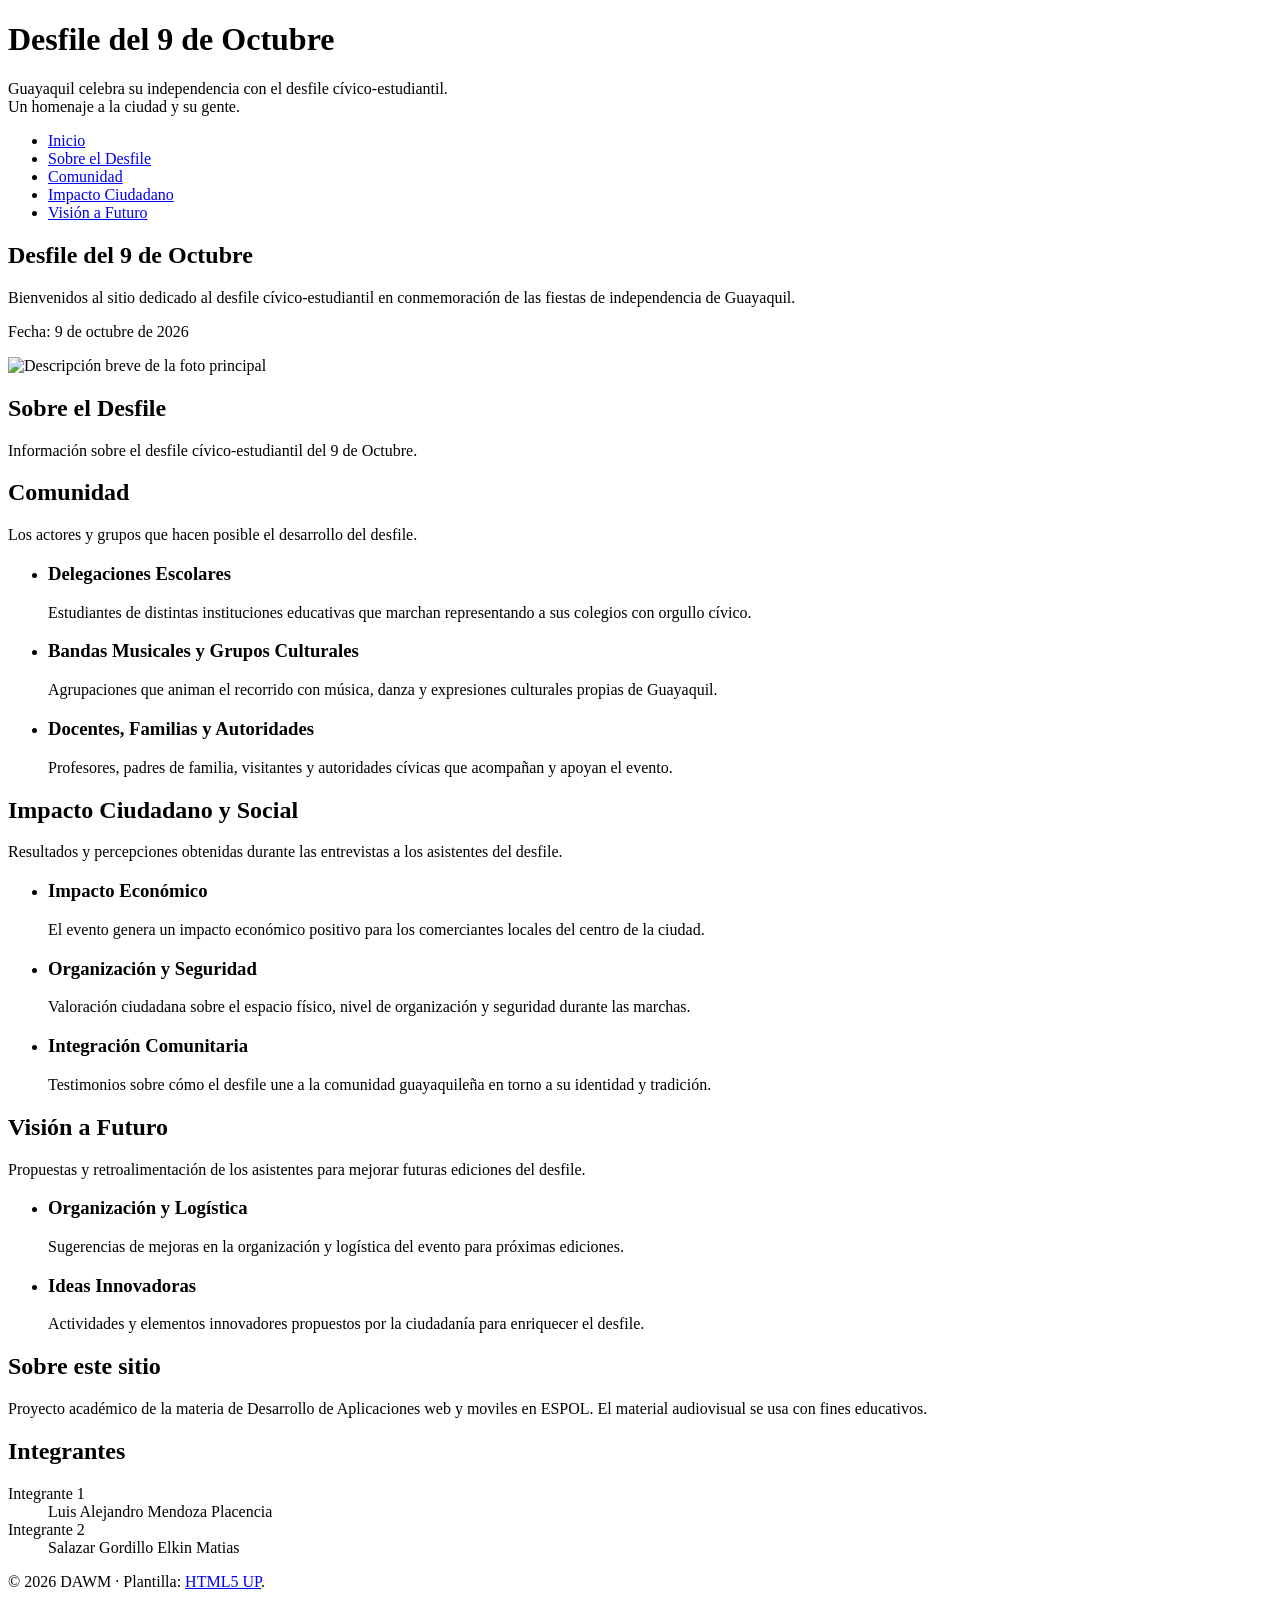
==== index.html @ a2d507c7 "refactor: Reestructurar secciones segun nueva planificacion del proyecto" ====
<!DOCTYPE HTML>
<!--
	Stellar by HTML5 UP
	html5up.net | @ajlkn
	Free for personal and commercial use under the CCA 3.0 license (html5up.net/license)
-->
<html lang="es">

<head>
	<title>Desfile del 9 de Octubre | Guayaquil</title>
	<meta charset="utf-8" />
	<meta name="description" content="Sitio web sobre el desfile cívico-estudiantil del 9 de Octubre en Guayaquil." />
	<meta name="viewport" content="width=device-width, initial-scale=1.0" />
	<link rel="stylesheet" href="assets/css/main.css" />
	<noscript>
		<link rel="stylesheet" href="assets/css/noscript.css" />
	</noscript>
</head>

<body class="is-preload">

	<!-- Wrapper -->
	<div id="wrapper">

		<!-- Header -->
		<header id="header" class="alt">
			<h1>Desfile del 9 de Octubre</h1>
			<p>Guayaquil celebra su independencia con el desfile cívico-estudiantil.<br />
				Un homenaje a la ciudad y su gente.</p>
		</header>

		<!-- Nav -->
		<nav id="nav" aria-label="Secciones del sitio">
			<ul>
				<li><a href="#inicio" class="active">Inicio</a></li>
				<li><a href="#sobre-desfile">Sobre el Desfile</a></li>
				<li><a href="#comunidad">Comunidad</a></li>
				<li><a href="#impacto">Impacto Ciudadano</a></li>
				<li><a href="#vision">Visión a Futuro</a></li>
			</ul>
		</nav>

		<!-- Main -->
		<div id="main">

			<!-- Inicio -->
			<section id="inicio" class="main">
				<div class="spotlight">
					<div class="content">
						<header class="major">
							<h2>Desfile del 9 de Octubre</h2>
						</header>
						<p>Bienvenidos al sitio dedicado al desfile cívico-estudiantil en conmemoración de las fiestas
							de independencia de Guayaquil.</p>
						<p class="meta">Fecha: <time datetime="2026-10-09">9 de octubre de 2026</time></p>
					</div>
					<span class="image"><img src="images/foto-01.jpg" alt="Descripción breve de la foto principal"
							width="640" height="360" /></span>
				</div>
			</section>

			<!-- Sobre el Desfile -->
			<section id="sobre-desfile" class="main special">
				<header class="major">
					<h2>Sobre el Desfile</h2>
					<p>Información sobre el desfile cívico-estudiantil del 9 de Octubre.</p>
				</header>
				<!-- Contenido detallado se agregará después -->
			</section>

			<!-- Comunidad -->
			<section id="comunidad" class="main special">
				<header class="major">
					<h2>Comunidad</h2>
					<p>Los actores y grupos que hacen posible el desarrollo del desfile.</p>
				</header>
				<ul class="features">
					<li>
						<span class="icon solid major style1 fa-user-graduate"></span>
						<h3>Delegaciones Escolares</h3>
						<p>Estudiantes de distintas instituciones educativas que marchan representando a sus colegios con orgullo cívico.</p>
					</li>
					<li>
						<span class="icon solid major style3 fa-music"></span>
						<h3>Bandas Musicales y Grupos Culturales</h3>
						<p>Agrupaciones que animan el recorrido con música, danza y expresiones culturales propias de Guayaquil.</p>
					</li>
					<li>
						<span class="icon solid major style5 fa-users"></span>
						<h3>Docentes, Familias y Autoridades</h3>
						<p>Profesores, padres de familia, visitantes y autoridades cívicas que acompañan y apoyan el evento.</p>
					</li>
				</ul>
			</section>

			<!-- Impacto Ciudadano y Social -->
			<section id="impacto" class="main special">
				<header class="major">
					<h2>Impacto Ciudadano y Social</h2>
					<p>Resultados y percepciones obtenidas durante las entrevistas a los asistentes del desfile.</p>
				</header>
				<ul class="features">
					<li>
						<span class="icon solid major style1 fa-store"></span>
						<h3>Impacto Económico</h3>
						<p>El evento genera un impacto económico positivo para los comerciantes locales del centro de la ciudad.</p>
					</li>
					<li>
						<span class="icon solid major style3 fa-shield-alt"></span>
						<h3>Organización y Seguridad</h3>
						<p>Valoración ciudadana sobre el espacio físico, nivel de organización y seguridad durante las marchas.</p>
					</li>
					<li>
						<span class="icon solid major style5 fa-heart"></span>
						<h3>Integración Comunitaria</h3>
						<p>Testimonios sobre cómo el desfile une a la comunidad guayaquileña en torno a su identidad y tradición.</p>
					</li>
				</ul>
				<!-- Gráficos y resultados de encuesta se agregarán después -->
			</section>

			<!-- Visión a Futuro -->
			<section id="vision" class="main special">
				<header class="major">
					<h2>Visión a Futuro</h2>
					<p>Propuestas y retroalimentación de los asistentes para mejorar futuras ediciones del desfile.</p>
				</header>
				<ul class="features">
					<li>
						<span class="icon solid major style1 fa-clipboard-list"></span>
						<h3>Organización y Logística</h3>
						<p>Sugerencias de mejoras en la organización y logística del evento para próximas ediciones.</p>
					</li>
					<li>
						<span class="icon solid major style3 fa-lightbulb"></span>
						<h3>Ideas Innovadoras</h3>
						<p>Actividades y elementos innovadores propuestos por la ciudadanía para enriquecer el desfile.</p>
					</li>
				</ul>
				<!-- Propuestas detalladas se agregarán después -->
			</section>

		</div>

		<!-- Footer -->
		<footer id="footer">
			<section>
				<h2>Sobre este sitio</h2>
				<p>Proyecto académico de la materia de Desarrollo de Aplicaciones web y moviles en ESPOL. El material
					audiovisual se usa con fines educativos.</p>
			</section>
			<section>
				<h2>Integrantes</h2>
				<dl class="alt">
					<dt>Integrante 1</dt>
					<dd>Luis Alejandro Mendoza Placencia</dd>
					<dt>Integrante 2</dt>
					<dd>Salazar Gordillo Elkin Matias</dd>
				</dl>
			</section>
			<p class="copyright">&copy; <time datetime="2026">2026</time> DAWM &middot; Plantilla: <a
					href="https://html5up.net">HTML5 UP</a>.</p>
		</footer>
	</div>

	<!-- Scripts -->
	<script src="assets/js/jquery.min.js"></script>
	<script src="assets/js/jquery.scrollex.min.js"></script>
	<script src="assets/js/jquery.scrolly.min.js"></script>
	<script src="assets/js/browser.min.js"></script>
	<script src="assets/js/breakpoints.min.js"></script>
	<script src="assets/js/util.js"></script>
	<script src="assets/js/main.js"></script>

</body>

</html>
---- assets/css/main.css ----
@import url(fontawesome-all.min.css);
@import 'https://fonts.googleapis.com/css?family=Source+Sans+Pro:300,400';

/*
	Stellar by HTML5 UP
	html5up.net | @ajlkn
	Free for personal and commercial use under the CCA 3.0 license (html5up.net/license)
*/

html, body, div, span, applet, object,
iframe, h1, h2, h3, h4, h5, h6, p, blockquote,
pre, a, abbr, acronym, address, big, cite,
code, del, dfn, em, img, ins, kbd, q, s, samp,
small, strike, strong, sub, sup, tt, var, b,
u, i, center, dl, dt, dd, ol, ul, li, fieldset,
form, label, legend, table, caption, tbody,
tfoot, thead, tr, th, td, article, aside,
canvas, details, embed, figure, figcaption,
footer, header, hgroup, menu, nav, output, ruby,
section, summary, time, mark, audio, video {
	margin: 0;
	padding: 0;
	border: 0;
	font-size: 100%;
	font: inherit;
	vertical-align: baseline;}

article, aside, details, figcaption, figure,
footer, header, hgroup, menu, nav, section {
	display: block;}

body {
	line-height: 1;
}

ol, ul {
	list-style: none;
}

blockquote, q {
	quotes: none;
}

	blockquote:before, blockquote:after, q:before, q:after {
		content: '';
		content: none;
	}

table {
	border-collapse: collapse;
	border-spacing: 0;
}

body {
	-webkit-text-size-adjust: none;
}

mark {
	background-color: transparent;
	color: inherit;
}

input::-moz-focus-inner {
	border: 0;
	padding: 0;
}

input, select, textarea {
	-moz-appearance: none;
	-webkit-appearance: none;
	-ms-appearance: none;
	appearance: none;
}

/* Basic */

	@-ms-viewport {
		width: device-width;
	}

	body {
		-ms-overflow-style: scrollbar;
	}

	@media screen and (max-width: 480px) {

		html, body {
			min-width: 320px;
		}

	}

	html {
		box-sizing: border-box;
	}

	*, *:before, *:after {
		box-sizing: inherit;
	}

	body {
		background-color: #935d8c;
		background-image: url("images/overlay.png"), -moz-linear-gradient(45deg, #e37682 15%, #5f4d93 85%);
		background-image: url("images/overlay.png"), -webkit-linear-gradient(45deg, #e37682 15%, #5f4d93 85%);
		background-image: url("images/overlay.png"), -ms-linear-gradient(45deg, #e37682 15%, #5f4d93 85%);
		background-image: url("images/overlay.png"), linear-gradient(45deg, #e37682 15%, #5f4d93 85%);
	}

		body.is-preload *, body.is-preload *:before, body.is-preload *:after {
			-moz-animation: none !important;
			-webkit-animation: none !important;
			-ms-animation: none !important;
			animation: none !important;
			-moz-transition: none !important;
			-webkit-transition: none !important;
			-ms-transition: none !important;
			transition: none !important;
		}

/* Type */

	body {
		background-color: #935d8c;
		color: rgba(255, 255, 255, 0.65);
	}

	body, input, select, textarea {
		font-family: "Source Sans Pro", Helvetica, sans-serif;
		font-size: 17pt;
		font-weight: 300;
		line-height: 1.65;
	}

		@media screen and (max-width: 1680px) {

			body, input, select, textarea {
				font-size: 14pt;
			}

		}

		@media screen and (max-width: 1280px) {

			body, input, select, textarea {
				font-size: 12pt;
			}

		}

		@media screen and (max-width: 360px) {

			body, input, select, textarea {
				font-size: 11pt;
			}

		}

	a {
		-moz-transition: color 0.2s ease, border-bottom 0.2s ease;
		-webkit-transition: color 0.2s ease, border-bottom 0.2s ease;
		-ms-transition: color 0.2s ease, border-bottom 0.2s ease;
		transition: color 0.2s ease, border-bottom 0.2s ease;
		text-decoration: none;
		border-bottom: dotted 1px;
		color: inherit;
	}

		a:hover {
			border-bottom-color: transparent;
		}

	strong, b {
		font-weight: 400;
	}

	em, i {
		font-style: italic;
	}

	p {
		margin: 0 0 2em 0;
	}

		p.content {
			-moz-columns: 20em 2;
			-webkit-columns: 20em 2;
			-ms-columns: 20em 2;
			columns: 20em 2;
			-moz-column-gap: 2em;
			-webkit-column-gap: 2em;
			-ms-column-gap: 2em;
			column-gap: 2em;
			text-align: justify;
		}

	h1, h2, h3, h4, h5, h6 {
		font-weight: 300;
		line-height: 1.5;
		margin: 0 0 0.7em 0;
		letter-spacing: -0.025em;
	}

		h1 a, h2 a, h3 a, h4 a, h5 a, h6 a {
			color: inherit;
			text-decoration: none;
		}

	h1 {
		font-size: 2.5em;
		line-height: 1.2;
	}

	h2 {
		font-size: 1.5em;
	}

	h3 {
		font-size: 1.25em;
	}

	h4 {
		font-size: 1.1em;
	}

	h5 {
		font-size: 0.9em;
	}

	h6 {
		font-size: 0.7em;
	}

	@media screen and (max-width: 736px) {

		h1 {
			font-size: 2em;
		}

	}

	sub {
		font-size: 0.8em;
		position: relative;
		top: 0.5em;
	}

	sup {
		font-size: 0.8em;
		position: relative;
		top: -0.5em;
	}

	blockquote {
		border-left: solid 4px;
		font-style: italic;
		margin: 0 0 2em 0;
		padding: 0.5em 0 0.5em 2em;
	}

	code {
		border-radius: 8px;
		border: solid 1px;
		font-family: "Courier New", monospace;
		font-size: 0.9em;
		margin: 0 0.25em;
		padding: 0.25em 0.65em;
	}

	pre {
		-webkit-overflow-scrolling: touch;
		font-family: "Courier New", monospace;
		font-size: 0.9em;
		margin: 0 0 2em 0;
	}

		pre code {
			display: block;
			line-height: 1.75;
			padding: 1em 1.5em;
			overflow-x: auto;
		}

	hr {
		border: 0;
		border-bottom: solid 1px;
		margin: 2em 0;
	}

		hr.major {
			margin: 3em 0;
		}

	.align-left {
		text-align: left;
	}

	.align-center {
		text-align: center;
	}

	.align-right {
		text-align: right;
	}

	input, select, textarea {
		color: #ffffff;
	}

	a:hover {
		color: #ffffff;
	}

	strong, b {
		color: #ffffff;
	}

	h1, h2, h3, h4, h5, h6 {
		color: #ffffff;
	}

	blockquote {
		border-left-color: rgba(255, 255, 255, 0.35);
	}

	code {
		background: rgba(255, 255, 255, 0.075);
		border-color: rgba(255, 255, 255, 0.35);
	}

	hr {
		border-bottom-color: rgba(255, 255, 255, 0.35);
	}

/* Row */

	.row {
		display: flex;
		flex-wrap: wrap;
		box-sizing: border-box;
		align-items: stretch;
	}

		.row > * {
			box-sizing: border-box;
		}

		.row.gtr-uniform > * > :last-child {
			margin-bottom: 0;
		}

		.row.aln-left {
			justify-content: flex-start;
		}

		.row.aln-center {
			justify-content: center;
		}

		.row.aln-right {
			justify-content: flex-end;
		}

		.row.aln-top {
			align-items: flex-start;
		}

		.row.aln-middle {
			align-items: center;
		}

		.row.aln-bottom {
			align-items: flex-end;
		}

		.row > .imp {
			order: -1;
		}

		.row > .col-1 {
			width: 8.33333%;
		}

		.row > .off-1 {
			margin-left: 8.33333%;
		}

		.row > .col-2 {
			width: 16.66667%;
		}

		.row > .off-2 {
			margin-left: 16.66667%;
		}

		.row > .col-3 {
			width: 25%;
		}

		.row > .off-3 {
			margin-left: 25%;
		}

		.row > .col-4 {
			width: 33.33333%;
		}

		.row > .off-4 {
			margin-left: 33.33333%;
		}

		.row > .col-5 {
			width: 41.66667%;
		}

		.row > .off-5 {
			margin-left: 41.66667%;
		}

		.row > .col-6 {
			width: 50%;
		}

		.row > .off-6 {
			margin-left: 50%;
		}

		.row > .col-7 {
			width: 58.33333%;
		}

		.row > .off-7 {
			margin-left: 58.33333%;
		}

		.row > .col-8 {
			width: 66.66667%;
		}

		.row > .off-8 {
			margin-left: 66.66667%;
		}

		.row > .col-9 {
			width: 75%;
		}

		.row > .off-9 {
			margin-left: 75%;
		}

		.row > .col-10 {
			width: 83.33333%;
		}

		.row > .off-10 {
			margin-left: 83.33333%;
		}

		.row > .col-11 {
			width: 91.66667%;
		}

		.row > .off-11 {
			margin-left: 91.66667%;
		}

		.row > .col-12 {
			width: 100%;
		}

		.row > .off-12 {
			margin-left: 100%;
		}

		.row.gtr-0 {
			margin-top: 0;
			margin-left: 0em;
		}

			.row.gtr-0 > * {
				padding: 0 0 0 0em;
			}

			.row.gtr-0.gtr-uniform {
				margin-top: 0em;
			}

				.row.gtr-0.gtr-uniform > * {
					padding-top: 0em;
				}

		.row.gtr-25 {
			margin-top: 0;
			margin-left: -0.375em;
		}

			.row.gtr-25 > * {
				padding: 0 0 0 0.375em;
			}

			.row.gtr-25.gtr-uniform {
				margin-top: -0.375em;
			}

				.row.gtr-25.gtr-uniform > * {
					padding-top: 0.375em;
				}

		.row.gtr-50 {
			margin-top: 0;
			margin-left: -0.75em;
		}

			.row.gtr-50 > * {
				padding: 0 0 0 0.75em;
			}

			.row.gtr-50.gtr-uniform {
				margin-top: -0.75em;
			}

				.row.gtr-50.gtr-uniform > * {
					padding-top: 0.75em;
				}

		.row {
			margin-top: 0;
			margin-left: -1.5em;
		}

			.row > * {
				padding: 0 0 0 1.5em;
			}

			.row.gtr-uniform {
				margin-top: -1.5em;
			}

				.row.gtr-uniform > * {
					padding-top: 1.5em;
				}

		.row.gtr-150 {
			margin-top: 0;
			margin-left: -2.25em;
		}

			.row.gtr-150 > * {
				padding: 0 0 0 2.25em;
			}

			.row.gtr-150.gtr-uniform {
				margin-top: -2.25em;
			}

				.row.gtr-150.gtr-uniform > * {
					padding-top: 2.25em;
				}

		.row.gtr-200 {
			margin-top: 0;
			margin-left: -3em;
		}

			.row.gtr-200 > * {
				padding: 0 0 0 3em;
			}

			.row.gtr-200.gtr-uniform {
				margin-top: -3em;
			}

				.row.gtr-200.gtr-uniform > * {
					padding-top: 3em;
				}

		@media screen and (max-width: 1680px) {

			.row {
				display: flex;
				flex-wrap: wrap;
				box-sizing: border-box;
				align-items: stretch;
			}

				.row > * {
					box-sizing: border-box;
				}

				.row.gtr-uniform > * > :last-child {
					margin-bottom: 0;
				}

				.row.aln-left {
					justify-content: flex-start;
				}

				.row.aln-center {
					justify-content: center;
				}

				.row.aln-right {
					justify-content: flex-end;
				}

				.row.aln-top {
					align-items: flex-start;
				}

				.row.aln-middle {
					align-items: center;
				}

				.row.aln-bottom {
					align-items: flex-end;
				}

				.row > .imp-xlarge {
					order: -1;
				}

				.row > .col-1-xlarge {
					width: 8.33333%;
				}

				.row > .off-1-xlarge {
					margin-left: 8.33333%;
				}

				.row > .col-2-xlarge {
					width: 16.66667%;
				}

				.row > .off-2-xlarge {
					margin-left: 16.66667%;
				}

				.row > .col-3-xlarge {
					width: 25%;
				}

				.row > .off-3-xlarge {
					margin-left: 25%;
				}

				.row > .col-4-xlarge {
					width: 33.33333%;
				}

				.row > .off-4-xlarge {
					margin-left: 33.33333%;
				}

				.row > .col-5-xlarge {
					width: 41.66667%;
				}

				.row > .off-5-xlarge {
					margin-left: 41.66667%;
				}

				.row > .col-6-xlarge {
					width: 50%;
				}

				.row > .off-6-xlarge {
					margin-left: 50%;
				}

				.row > .col-7-xlarge {
					width: 58.33333%;
				}

				.row > .off-7-xlarge {
					margin-left: 58.33333%;
				}

				.row > .col-8-xlarge {
					width: 66.66667%;
				}

				.row > .off-8-xlarge {
					margin-left: 66.66667%;
				}

				.row > .col-9-xlarge {
					width: 75%;
				}

				.row > .off-9-xlarge {
					margin-left: 75%;
				}

				.row > .col-10-xlarge {
					width: 83.33333%;
				}

				.row > .off-10-xlarge {
					margin-left: 83.33333%;
				}

				.row > .col-11-xlarge {
					width: 91.66667%;
				}

				.row > .off-11-xlarge {
					margin-left: 91.66667%;
				}

				.row > .col-12-xlarge {
					width: 100%;
				}

				.row > .off-12-xlarge {
					margin-left: 100%;
				}

				.row.gtr-0 {
					margin-top: 0;
					margin-left: 0em;
				}

					.row.gtr-0 > * {
						padding: 0 0 0 0em;
					}

					.row.gtr-0.gtr-uniform {
						margin-top: 0em;
					}

						.row.gtr-0.gtr-uniform > * {
							padding-top: 0em;
						}

				.row.gtr-25 {
					margin-top: 0;
					margin-left: -0.375em;
				}

					.row.gtr-25 > * {
						padding: 0 0 0 0.375em;
					}

					.row.gtr-25.gtr-uniform {
						margin-top: -0.375em;
					}

						.row.gtr-25.gtr-uniform > * {
							padding-top: 0.375em;
						}

				.row.gtr-50 {
					margin-top: 0;
					margin-left: -0.75em;
				}

					.row.gtr-50 > * {
						padding: 0 0 0 0.75em;
					}

					.row.gtr-50.gtr-uniform {
						margin-top: -0.75em;
					}

						.row.gtr-50.gtr-uniform > * {
							padding-top: 0.75em;
						}

				.row {
					margin-top: 0;
					margin-left: -1.5em;
				}

					.row > * {
						padding: 0 0 0 1.5em;
					}

					.row.gtr-uniform {
						margin-top: -1.5em;
					}

						.row.gtr-uniform > * {
							padding-top: 1.5em;
						}

				.row.gtr-150 {
					margin-top: 0;
					margin-left: -2.25em;
				}

					.row.gtr-150 > * {
						padding: 0 0 0 2.25em;
					}

					.row.gtr-150.gtr-uniform {
						margin-top: -2.25em;
					}

						.row.gtr-150.gtr-uniform > * {
							padding-top: 2.25em;
						}

				.row.gtr-200 {
					margin-top: 0;
					margin-left: -3em;
				}

					.row.gtr-200 > * {
						padding: 0 0 0 3em;
					}

					.row.gtr-200.gtr-uniform {
						margin-top: -3em;
					}

						.row.gtr-200.gtr-uniform > * {
							padding-top: 3em;
						}

		}

		@media screen and (max-width: 1280px) {

			.row {
				display: flex;
				flex-wrap: wrap;
				box-sizing: border-box;
				align-items: stretch;
			}

				.row > * {
					box-sizing: border-box;
				}

				.row.gtr-uniform > * > :last-child {
					margin-bottom: 0;
				}

				.row.aln-left {
					justify-content: flex-start;
				}

				.row.aln-center {
					justify-content: center;
				}

				.row.aln-right {
					justify-content: flex-end;
				}

				.row.aln-top {
					align-items: flex-start;
				}

				.row.aln-middle {
					align-items: center;
				}

				.row.aln-bottom {
					align-items: flex-end;
				}

				.row > .imp-large {
					order: -1;
				}

				.row > .col-1-large {
					width: 8.33333%;
				}

				.row > .off-1-large {
					margin-left: 8.33333%;
				}

				.row > .col-2-large {
					width: 16.66667%;
				}

				.row > .off-2-large {
					margin-left: 16.66667%;
				}

				.row > .col-3-large {
					width: 25%;
				}

				.row > .off-3-large {
					margin-left: 25%;
				}

				.row > .col-4-large {
					width: 33.33333%;
				}

				.row > .off-4-large {
					margin-left: 33.33333%;
				}

				.row > .col-5-large {
					width: 41.66667%;
				}

				.row > .off-5-large {
					margin-left: 41.66667%;
				}

				.row > .col-6-large {
					width: 50%;
				}

				.row > .off-6-large {
					margin-left: 50%;
				}

				.row > .col-7-large {
					width: 58.33333%;
				}

				.row > .off-7-large {
					margin-left: 58.33333%;
				}

				.row > .col-8-large {
					width: 66.66667%;
				}

				.row > .off-8-large {
					margin-left: 66.66667%;
				}

				.row > .col-9-large {
					width: 75%;
				}

				.row > .off-9-large {
					margin-left: 75%;
				}

				.row > .col-10-large {
					width: 83.33333%;
				}

				.row > .off-10-large {
					margin-left: 83.33333%;
				}

				.row > .col-11-large {
					width: 91.66667%;
				}

				.row > .off-11-large {
					margin-left: 91.66667%;
				}

				.row > .col-12-large {
					width: 100%;
				}

				.row > .off-12-large {
					margin-left: 100%;
				}

				.row.gtr-0 {
					margin-top: 0;
					margin-left: 0em;
				}

					.row.gtr-0 > * {
						padding: 0 0 0 0em;
					}

					.row.gtr-0.gtr-uniform {
						margin-top: 0em;
					}

						.row.gtr-0.gtr-uniform > * {
							padding-top: 0em;
						}

				.row.gtr-25 {
					margin-top: 0;
					margin-left: -0.375em;
				}

					.row.gtr-25 > * {
						padding: 0 0 0 0.375em;
					}

					.row.gtr-25.gtr-uniform {
						margin-top: -0.375em;
					}

						.row.gtr-25.gtr-uniform > * {
							padding-top: 0.375em;
						}

				.row.gtr-50 {
					margin-top: 0;
					margin-left: -0.75em;
				}

					.row.gtr-50 > * {
						padding: 0 0 0 0.75em;
					}

					.row.gtr-50.gtr-uniform {
						margin-top: -0.75em;
					}

						.row.gtr-50.gtr-uniform > * {
							padding-top: 0.75em;
						}

				.row {
					margin-top: 0;
					margin-left: -1.5em;
				}

					.row > * {
						padding: 0 0 0 1.5em;
					}

					.row.gtr-uniform {
						margin-top: -1.5em;
					}

						.row.gtr-uniform > * {
							padding-top: 1.5em;
						}

				.row.gtr-150 {
					margin-top: 0;
					margin-left: -2.25em;
				}

					.row.gtr-150 > * {
						padding: 0 0 0 2.25em;
					}

					.row.gtr-150.gtr-uniform {
						margin-top: -2.25em;
					}

						.row.gtr-150.gtr-uniform > * {
							padding-top: 2.25em;
						}

				.row.gtr-200 {
					margin-top: 0;
					margin-left: -3em;
				}

					.row.gtr-200 > * {
						padding: 0 0 0 3em;
					}

					.row.gtr-200.gtr-uniform {
						margin-top: -3em;
					}

						.row.gtr-200.gtr-uniform > * {
							padding-top: 3em;
						}

		}

		@media screen and (max-width: 980px) {

			.row {
				display: flex;
				flex-wrap: wrap;
				box-sizing: border-box;
				align-items: stretch;
			}

				.row > * {
					box-sizing: border-box;
				}

				.row.gtr-uniform > * > :last-child {
					margin-bottom: 0;
				}

				.row.aln-left {
					justify-content: flex-start;
				}

				.row.aln-center {
					justify-content: center;
				}

				.row.aln-right {
					justify-content: flex-end;
				}

				.row.aln-top {
					align-items: flex-start;
				}

				.row.aln-middle {
					align-items: center;
				}

				.row.aln-bottom {
					align-items: flex-end;
				}

				.row > .imp-medium {
					order: -1;
				}

				.row > .col-1-medium {
					width: 8.33333%;
				}

				.row > .off-1-medium {
					margin-left: 8.33333%;
				}

				.row > .col-2-medium {
					width: 16.66667%;
				}

				.row > .off-2-medium {
					margin-left: 16.66667%;
				}

				.row > .col-3-medium {
					width: 25%;
				}

				.row > .off-3-medium {
					margin-left: 25%;
				}

				.row > .col-4-medium {
					width: 33.33333%;
				}

				.row > .off-4-medium {
					margin-left: 33.33333%;
				}

				.row > .col-5-medium {
					width: 41.66667%;
				}

				.row > .off-5-medium {
					margin-left: 41.66667%;
				}

				.row > .col-6-medium {
					width: 50%;
				}

				.row > .off-6-medium {
					margin-left: 50%;
				}

				.row > .col-7-medium {
					width: 58.33333%;
				}

				.row > .off-7-medium {
					margin-left: 58.33333%;
				}

				.row > .col-8-medium {
					width: 66.66667%;
				}

				.row > .off-8-medium {
					margin-left: 66.66667%;
				}

				.row > .col-9-medium {
					width: 75%;
				}

				.row > .off-9-medium {
					margin-left: 75%;
				}

				.row > .col-10-medium {
					width: 83.33333%;
				}

				.row > .off-10-medium {
					margin-left: 83.33333%;
				}

				.row > .col-11-medium {
					width: 91.66667%;
				}

				.row > .off-11-medium {
					margin-left: 91.66667%;
				}

				.row > .col-12-medium {
					width: 100%;
				}

				.row > .off-12-medium {
					margin-left: 100%;
				}

				.row.gtr-0 {
					margin-top: 0;
					margin-left: 0em;
				}

					.row.gtr-0 > * {
						padding: 0 0 0 0em;
					}

					.row.gtr-0.gtr-uniform {
						margin-top: 0em;
					}

						.row.gtr-0.gtr-uniform > * {
							padding-top: 0em;
						}

				.row.gtr-25 {
					margin-top: 0;
					margin-left: -0.375em;
				}

					.row.gtr-25 > * {
						padding: 0 0 0 0.375em;
					}

					.row.gtr-25.gtr-uniform {
						margin-top: -0.375em;
					}

						.row.gtr-25.gtr-uniform > * {
							padding-top: 0.375em;
						}

				.row.gtr-50 {
					margin-top: 0;
					margin-left: -0.75em;
				}

					.row.gtr-50 > * {
						padding: 0 0 0 0.75em;
					}

					.row.gtr-50.gtr-uniform {
						margin-top: -0.75em;
					}

						.row.gtr-50.gtr-uniform > * {
							padding-top: 0.75em;
						}

				.row {
					margin-top: 0;
					margin-left: -1.5em;
				}

					.row > * {
						padding: 0 0 0 1.5em;
					}

					.row.gtr-uniform {
						margin-top: -1.5em;
					}

						.row.gtr-uniform > * {
							padding-top: 1.5em;
						}

				.row.gtr-150 {
					margin-top: 0;
					margin-left: -2.25em;
				}

					.row.gtr-150 > * {
						padding: 0 0 0 2.25em;
					}

					.row.gtr-150.gtr-uniform {
						margin-top: -2.25em;
					}

						.row.gtr-150.gtr-uniform > * {
							padding-top: 2.25em;
						}

				.row.gtr-200 {
					margin-top: 0;
					margin-left: -3em;
				}

					.row.gtr-200 > * {
						padding: 0 0 0 3em;
					}

					.row.gtr-200.gtr-uniform {
						margin-top: -3em;
					}

						.row.gtr-200.gtr-uniform > * {
							padding-top: 3em;
						}

		}

		@media screen and (max-width: 736px) {

			.row {
				display: flex;
				flex-wrap: wrap;
				box-sizing: border-box;
				align-items: stretch;
			}

				.row > * {
					box-sizing: border-box;
				}

				.row.gtr-uniform > * > :last-child {
					margin-bottom: 0;
				}

				.row.aln-left {
					justify-content: flex-start;
				}

				.row.aln-center {
					justify-content: center;
				}

				.row.aln-right {
					justify-content: flex-end;
				}

				.row.aln-top {
					align-items: flex-start;
				}

				.row.aln-middle {
					align-items: center;
				}

				.row.aln-bottom {
					align-items: flex-end;
				}

				.row > .imp-small {
					order: -1;
				}

				.row > .col-1-small {
					width: 8.33333%;
				}

				.row > .off-1-small {
					margin-left: 8.33333%;
				}

				.row > .col-2-small {
					width: 16.66667%;
				}

				.row > .off-2-small {
					margin-left: 16.66667%;
				}

				.row > .col-3-small {
					width: 25%;
				}

				.row > .off-3-small {
					margin-left: 25%;
				}

				.row > .col-4-small {
					width: 33.33333%;
				}

				.row > .off-4-small {
					margin-left: 33.33333%;
				}

				.row > .col-5-small {
					width: 41.66667%;
				}

				.row > .off-5-small {
					margin-left: 41.66667%;
				}

				.row > .col-6-small {
					width: 50%;
				}

				.row > .off-6-small {
					margin-left: 50%;
				}

				.row > .col-7-small {
					width: 58.33333%;
				}

				.row > .off-7-small {
					margin-left: 58.33333%;
				}

				.row > .col-8-small {
					width: 66.66667%;
				}

				.row > .off-8-small {
					margin-left: 66.66667%;
				}

				.row > .col-9-small {
					width: 75%;
				}

				.row > .off-9-small {
					margin-left: 75%;
				}

				.row > .col-10-small {
					width: 83.33333%;
				}

				.row > .off-10-small {
					margin-left: 83.33333%;
				}

				.row > .col-11-small {
					width: 91.66667%;
				}

				.row > .off-11-small {
					margin-left: 91.66667%;
				}

				.row > .col-12-small {
					width: 100%;
				}

				.row > .off-12-small {
					margin-left: 100%;
				}

				.row.gtr-0 {
					margin-top: 0;
					margin-left: 0em;
				}

					.row.gtr-0 > * {
						padding: 0 0 0 0em;
					}

					.row.gtr-0.gtr-uniform {
						margin-top: 0em;
					}

						.row.gtr-0.gtr-uniform > * {
							padding-top: 0em;
						}

				.row.gtr-25 {
					margin-top: 0;
					margin-left: -0.25em;
				}

					.row.gtr-25 > * {
						padding: 0 0 0 0.25em;
					}

					.row.gtr-25.gtr-uniform {
						margin-top: -0.25em;
					}

						.row.gtr-25.gtr-uniform > * {
							padding-top: 0.25em;
						}

				.row.gtr-50 {
					margin-top: 0;
					margin-left: -0.5em;
				}

					.row.gtr-50 > * {
						padding: 0 0 0 0.5em;
					}

					.row.gtr-50.gtr-uniform {
						margin-top: -0.5em;
					}

						.row.gtr-50.gtr-uniform > * {
							padding-top: 0.5em;
						}

				.row {
					margin-top: 0;
					margin-left: -1em;
				}

					.row > * {
						padding: 0 0 0 1em;
					}

					.row.gtr-uniform {
						margin-top: -1em;
					}

						.row.gtr-uniform > * {
							padding-top: 1em;
						}

				.row.gtr-150 {
					margin-top: 0;
					margin-left: -1.5em;
				}

					.row.gtr-150 > * {
						padding: 0 0 0 1.5em;
					}

					.row.gtr-150.gtr-uniform {
						margin-top: -1.5em;
					}

						.row.gtr-150.gtr-uniform > * {
							padding-top: 1.5em;
						}

				.row.gtr-200 {
					margin-top: 0;
					margin-left: -2em;
				}

					.row.gtr-200 > * {
						padding: 0 0 0 2em;
					}

					.row.gtr-200.gtr-uniform {
						margin-top: -2em;
					}

						.row.gtr-200.gtr-uniform > * {
							padding-top: 2em;
						}

		}

		@media screen and (max-width: 480px) {

			.row {
				display: flex;
				flex-wrap: wrap;
				box-sizing: border-box;
				align-items: stretch;
			}

				.row > * {
					box-sizing: border-box;
				}

				.row.gtr-uniform > * > :last-child {
					margin-bottom: 0;
				}

				.row.aln-left {
					justify-content: flex-start;
				}

				.row.aln-center {
					justify-content: center;
				}

				.row.aln-right {
					justify-content: flex-end;
				}

				.row.aln-top {
					align-items: flex-start;
				}

				.row.aln-middle {
					align-items: center;
				}

				.row.aln-bottom {
					align-items: flex-end;
				}

				.row > .imp-xsmall {
					order: -1;
				}

				.row > .col-1-xsmall {
					width: 8.33333%;
				}

				.row > .off-1-xsmall {
					margin-left: 8.33333%;
				}

				.row > .col-2-xsmall {
					width: 16.66667%;
				}

				.row > .off-2-xsmall {
					margin-left: 16.66667%;
				}

				.row > .col-3-xsmall {
					width: 25%;
				}

				.row > .off-3-xsmall {
					margin-left: 25%;
				}

				.row > .col-4-xsmall {
					width: 33.33333%;
				}

				.row > .off-4-xsmall {
					margin-left: 33.33333%;
				}

				.row > .col-5-xsmall {
					width: 41.66667%;
				}

				.row > .off-5-xsmall {
					margin-left: 41.66667%;
				}

				.row > .col-6-xsmall {
					width: 50%;
				}

				.row > .off-6-xsmall {
					margin-left: 50%;
				}

				.row > .col-7-xsmall {
					width: 58.33333%;
				}

				.row > .off-7-xsmall {
					margin-left: 58.33333%;
				}

				.row > .col-8-xsmall {
					width: 66.66667%;
				}

				.row > .off-8-xsmall {
					margin-left: 66.66667%;
				}

				.row > .col-9-xsmall {
					width: 75%;
				}

				.row > .off-9-xsmall {
					margin-left: 75%;
				}

				.row > .col-10-xsmall {
					width: 83.33333%;
				}

				.row > .off-10-xsmall {
					margin-left: 83.33333%;
				}

				.row > .col-11-xsmall {
					width: 91.66667%;
				}

				.row > .off-11-xsmall {
					margin-left: 91.66667%;
				}

				.row > .col-12-xsmall {
					width: 100%;
				}

				.row > .off-12-xsmall {
					margin-left: 100%;
				}

				.row.gtr-0 {
					margin-top: 0;
					margin-left: 0em;
				}

					.row.gtr-0 > * {
						padding: 0 0 0 0em;
					}

					.row.gtr-0.gtr-uniform {
						margin-top: 0em;
					}

						.row.gtr-0.gtr-uniform > * {
							padding-top: 0em;
						}

				.row.gtr-25 {
					margin-top: 0;
					margin-left: -0.3125em;
				}

					.row.gtr-25 > * {
						padding: 0 0 0 0.3125em;
					}

					.row.gtr-25.gtr-uniform {
						margin-top: -0.3125em;
					}

						.row.gtr-25.gtr-uniform > * {
							padding-top: 0.3125em;
						}

				.row.gtr-50 {
					margin-top: 0;
					margin-left: -0.625em;
				}

					.row.gtr-50 > * {
						padding: 0 0 0 0.625em;
					}

					.row.gtr-50.gtr-uniform {
						margin-top: -0.625em;
					}

						.row.gtr-50.gtr-uniform > * {
							padding-top: 0.625em;
						}

				.row {
					margin-top: 0;
					margin-left: -1.25em;
				}

					.row > * {
						padding: 0 0 0 1.25em;
					}

					.row.gtr-uniform {
						margin-top: -1.25em;
					}

						.row.gtr-uniform > * {
							padding-top: 1.25em;
						}

				.row.gtr-150 {
					margin-top: 0;
					margin-left: -1.875em;
				}

					.row.gtr-150 > * {
						padding: 0 0 0 1.875em;
					}

					.row.gtr-150.gtr-uniform {
						margin-top: -1.875em;
					}

						.row.gtr-150.gtr-uniform > * {
							padding-top: 1.875em;
						}

				.row.gtr-200 {
					margin-top: 0;
					margin-left: -2.5em;
				}

					.row.gtr-200 > * {
						padding: 0 0 0 2.5em;
					}

					.row.gtr-200.gtr-uniform {
						margin-top: -2.5em;
					}

						.row.gtr-200.gtr-uniform > * {
							padding-top: 2.5em;
						}

		}

/* Box */

	.box {
		border-radius: 8px;
		border: solid;
		margin-bottom: 2em;
		padding: 1.5em;
	}

		.box > :last-child,
		.box > :last-child > :last-child,
		.box > :last-child > :last-child > :last-child {
			margin-bottom: 0;
		}

		.box.alt {
			border: 0;
			border-radius: 0;
			padding: 0;
		}

	.box {
		border-color: rgba(255, 255, 255, 0.35);
	}

/* Button */

	input[type="submit"],
	input[type="reset"],
	input[type="button"],
	button,
	.button {
		-moz-appearance: none;
		-webkit-appearance: none;
		-ms-appearance: none;
		appearance: none;
		-moz-transition: background-color 0.2s ease-in-out, color 0.2s ease-in-out;
		-webkit-transition: background-color 0.2s ease-in-out, color 0.2s ease-in-out;
		-ms-transition: background-color 0.2s ease-in-out, color 0.2s ease-in-out;
		transition: background-color 0.2s ease-in-out, color 0.2s ease-in-out;
		border-radius: 8px;
		border: 0;
		cursor: pointer;
		display: inline-block;
		font-weight: 300;
		height: 2.75em;
		line-height: 2.75em;
		min-width: 9.25em;
		padding: 0 1.5em;
		text-align: center;
		text-decoration: none;
		white-space: nowrap;
	}

		input[type="submit"].icon,
		input[type="reset"].icon,
		input[type="button"].icon,
		button.icon,
		.button.icon {
			padding-left: 1.35em;
		}

			input[type="submit"].icon:before,
			input[type="reset"].icon:before,
			input[type="button"].icon:before,
			button.icon:before,
			.button.icon:before {
				margin-right: 0.5em;
			}

		input[type="submit"].fit,
		input[type="reset"].fit,
		input[type="button"].fit,
		button.fit,
		.button.fit {
			width: 100%;
		}

		input[type="submit"].small,
		input[type="reset"].small,
		input[type="button"].small,
		button.small,
		.button.small {
			font-size: 0.8em;
		}

		input[type="submit"].large,
		input[type="reset"].large,
		input[type="button"].large,
		button.large,
		.button.large {
			font-size: 1.35em;
		}

		input[type="submit"].disabled, input[type="submit"]:disabled,
		input[type="reset"].disabled,
		input[type="reset"]:disabled,
		input[type="button"].disabled,
		input[type="button"]:disabled,
		button.disabled,
		button:disabled,
		.button.disabled,
		.button:disabled {
			pointer-events: none;
			opacity: 0.25;
		}

		@media screen and (max-width: 736px) {

			input[type="submit"],
			input[type="reset"],
			input[type="button"],
			button,
			.button {
				min-width: 0;
			}

		}

	input[type="submit"],
	input[type="reset"],
	input[type="button"],
	button,
	.button {
		background-color: transparent;
		box-shadow: inset 0 0 0 1px rgba(255, 255, 255, 0.35);
		color: #ffffff !important;
	}

		input[type="submit"]:hover,
		input[type="reset"]:hover,
		input[type="button"]:hover,
		button:hover,
		.button:hover {
			background-color: rgba(255, 255, 255, 0.075);
		}

		input[type="submit"]:active,
		input[type="reset"]:active,
		input[type="button"]:active,
		button:active,
		.button:active {
			background-color: rgba(255, 255, 255, 0.2);
		}

		input[type="submit"].icon:before,
		input[type="reset"].icon:before,
		input[type="button"].icon:before,
		button.icon:before,
		.button.icon:before {
			color: rgba(255, 255, 255, 0.5);
		}

		input[type="submit"].primary,
		input[type="reset"].primary,
		input[type="button"].primary,
		button.primary,
		.button.primary {
			background-color: #8cc9f0;
			color: #ffffff !important;
			box-shadow: none;
		}

			input[type="submit"].primary:hover,
			input[type="reset"].primary:hover,
			input[type="button"].primary:hover,
			button.primary:hover,
			.button.primary:hover {
				background-color: #9acff2;
			}

			input[type="submit"].primary:active,
			input[type="reset"].primary:active,
			input[type="button"].primary:active,
			button.primary:active,
			.button.primary:active {
				background-color: #7ec3ee;
			}

			input[type="submit"].primary.icon:before,
			input[type="reset"].primary.icon:before,
			input[type="button"].primary.icon:before,
			button.primary.icon:before,
			.button.primary.icon:before {
				color: #ffffff !important;
			}

/* Form */

	form {
		margin: 0 0 2em 0;
	}

	label {
		display: block;
		font-size: 0.9em;
		font-weight: 400;
		margin: 0 0 1em 0;
	}

	input[type="text"],
	input[type="password"],
	input[type="email"],
	select,
	textarea {
		-moz-appearance: none;
		-webkit-appearance: none;
		-ms-appearance: none;
		appearance: none;
		border-radius: 8px;
		border: solid 1px;
		color: inherit;
		display: block;
		outline: 0;
		padding: 0 1em;
		text-decoration: none;
		width: 100%;
	}

		input[type="text"]:invalid,
		input[type="password"]:invalid,
		input[type="email"]:invalid,
		select:invalid,
		textarea:invalid {
			box-shadow: none;
		}

	select {
		background-size: 1.25rem;
		background-repeat: no-repeat;
		background-position: calc(100% - 1rem) center;
		height: 2.75em;
		padding-right: 2.75em;
		text-overflow: ellipsis;
	}

		select:focus::-ms-value {
			background-color: transparent;
		}

		select::-ms-expand {
			display: none;
		}

	input[type="text"],
	input[type="password"],
	input[type="email"],
	select {
		height: 2.75em;
	}

	textarea {
		padding: 0.75em 1em;
	}

	input[type="checkbox"],
	input[type="radio"] {
		-moz-appearance: none;
		-webkit-appearance: none;
		-ms-appearance: none;
		appearance: none;
		display: block;
		float: left;
		margin-right: -2em;
		opacity: 0;
		width: 1em;
		z-index: -1;
	}

		input[type="checkbox"] + label,
		input[type="radio"] + label {
			text-decoration: none;
			cursor: pointer;
			display: inline-block;
			font-size: 1em;
			font-weight: 300;
			padding-left: 2.4em;
			padding-right: 0.75em;
			position: relative;
		}

			input[type="checkbox"] + label:before,
			input[type="radio"] + label:before {
				-moz-osx-font-smoothing: grayscale;
				-webkit-font-smoothing: antialiased;
				display: inline-block;
				font-style: normal;
				font-variant: normal;
				text-rendering: auto;
				line-height: 1;
				text-transform: none !important;
				font-family: 'Font Awesome 5 Free';
				font-weight: 900;
			}

			input[type="checkbox"] + label:before,
			input[type="radio"] + label:before {
				border-radius: 8px;
				border: solid 1px;
				content: '';
				display: inline-block;
				font-size: 0.8em;
				height: 2.0625em;
				left: 0;
				line-height: 2.0625em;
				position: absolute;
				text-align: center;
				top: 0;
				width: 2.0625em;
			}

		input[type="checkbox"]:checked + label:before,
		input[type="radio"]:checked + label:before {
			content: '\f00c';
		}

	input[type="checkbox"] + label:before {
		border-radius: 8px;
	}

	input[type="radio"] + label:before {
		border-radius: 100%;
	}

	::-webkit-input-placeholder {
		opacity: 1.0;
	}

	:-moz-placeholder {
		opacity: 1.0;
	}

	::-moz-placeholder {
		opacity: 1.0;
	}

	:-ms-input-placeholder {
		opacity: 1.0;
	}

	label {
		color: #ffffff;
	}

	input[type="text"],
	input[type="password"],
	input[type="email"],
	select,
	textarea {
		background-color: rgba(255, 255, 255, 0.075);
		border-color: rgba(255, 255, 255, 0.35);
	}

		input[type="text"]:focus,
		input[type="password"]:focus,
		input[type="email"]:focus,
		select:focus,
		textarea:focus {
			border-color: #8cc9f0;
			box-shadow: 0 0 0 1px #8cc9f0;
		}

	select {
		background-image: url("data:image/svg+xml;charset=utf8,%3Csvg xmlns='http://www.w3.org/2000/svg' width='40' height='40' preserveAspectRatio='none' viewBox='0 0 40 40'%3E%3Cpath d='M9.4,12.3l10.4,10.4l10.4-10.4c0.2-0.2,0.5-0.4,0.9-0.4c0.3,0,0.6,0.1,0.9,0.4l3.3,3.3c0.2,0.2,0.4,0.5,0.4,0.9 c0,0.4-0.1,0.6-0.4,0.9L20.7,31.9c-0.2,0.2-0.5,0.4-0.9,0.4c-0.3,0-0.6-0.1-0.9-0.4L4.3,17.3c-0.2-0.2-0.4-0.5-0.4-0.9 c0-0.4,0.1-0.6,0.4-0.9l3.3-3.3c0.2-0.2,0.5-0.4,0.9-0.4S9.1,12.1,9.4,12.3z' fill='rgba(255, 255, 255, 0.35)' /%3E%3C/svg%3E");
	}

		select option {
			color: #ffffff;
			background: #935d8c;
		}

	input[type="checkbox"] + label,
	input[type="radio"] + label {
		color: rgba(255, 255, 255, 0.65);
	}

		input[type="checkbox"] + label:before,
		input[type="radio"] + label:before {
			background: rgba(255, 255, 255, 0.075);
			border-color: rgba(255, 255, 255, 0.35);
		}

	input[type="checkbox"]:checked + label:before,
	input[type="radio"]:checked + label:before {
		background-color: #ffffff;
		border-color: #ffffff;
		color: #935d8c;
	}

	input[type="checkbox"]:focus + label:before,
	input[type="radio"]:focus + label:before {
		border-color: #8cc9f0;
		box-shadow: 0 0 0 1px #8cc9f0;
	}

	::-webkit-input-placeholder {
		color: rgba(255, 255, 255, 0.5) !important;
	}

	:-moz-placeholder {
		color: rgba(255, 255, 255, 0.5) !important;
	}

	::-moz-placeholder {
		color: rgba(255, 255, 255, 0.5) !important;
	}

	:-ms-input-placeholder {
		color: rgba(255, 255, 255, 0.5) !important;
	}

	.formerize-placeholder {
		color: rgba(255, 255, 255, 0.5) !important;
	}

/* Icon */

	.icon {
		text-decoration: none;
		-moz-transition: background-color 0.2s ease-in-out, color 0.2s ease-in-out;
		-webkit-transition: background-color 0.2s ease-in-out, color 0.2s ease-in-out;
		-ms-transition: background-color 0.2s ease-in-out, color 0.2s ease-in-out;
		transition: background-color 0.2s ease-in-out, color 0.2s ease-in-out;
		border-bottom: none;
		position: relative;
	}

		.icon:before {
			-moz-osx-font-smoothing: grayscale;
			-webkit-font-smoothing: antialiased;
			display: inline-block;
			font-style: normal;
			font-variant: normal;
			text-rendering: auto;
			line-height: 1;
			text-transform: none !important;
			font-family: 'Font Awesome 5 Free';
			font-weight: 400;
		}

		.icon > .label {
			display: none;
		}

		.icon:before {
			line-height: solid;
		}

		.icon.solid:before {
			font-weight: 900;
		}

		.icon.brands:before {
			font-family: 'Font Awesome 5 Brands';
		}

		.icon.major {
			border: solid 1px;
			display: inline-block;
			border-radius: 100%;
			padding: 0.65em;
			margin: 0 0 2em 0;
			cursor: default;
		}

			.icon.major:before {
				display: inline-block;
				font-size: 6.25rem;
				width: 2.25em;
				height: 2.25em;
				line-height: 2.2em;
				border-radius: 100%;
				border: solid 1px;
				text-align: center;
			}

		.icon.alt {
			display: inline-block;
			border: solid 1px;
			border-radius: 100%;
		}

			.icon.alt:before {
				display: block;
				font-size: 1.25em;
				width: 2em;
				height: 2em;
				text-align: center;
				line-height: 2em;
			}

		.icon.style1 {
			color: #efa8b0;
		}

		.icon.style2 {
			color: #c79cc8;
		}

		.icon.style3 {
			color: #a89cc8;
		}

		.icon.style4 {
			color: #9bb2e1;
		}

		.icon.style5 {
			color: #8cc9f0;
		}

		@media screen and (max-width: 1680px) {

			.icon.major:before {
				font-size: 5.5rem;
			}

		}

		@media screen and (max-width: 1280px) {

			.icon.major:before {
				font-size: 4.75rem;
			}

		}

		@media screen and (max-width: 736px) {

			.icon.major {
				margin: 0 0 1.5em 0;
				padding: 0.35em;
			}

				.icon.major:before {
					font-size: 3.5rem;
				}

		}

	.icon.major {
		border-color: rgba(255, 255, 255, 0.35);
	}

		.icon.major:before {
			border-color: rgba(255, 255, 255, 0.35);
		}

	.icon.alt {
		border-color: rgba(255, 255, 255, 0.35);
		color: #ffffff;
	}

		.icon.alt:hover {
			background-color: rgba(255, 255, 255, 0.075);
		}

		.icon.alt:active {
			background-color: rgba(255, 255, 255, 0.2);
		}

/* Image */

	.image {
		border-radius: 8px;
		border: 0;
		display: inline-block;
		position: relative;
	}

		.image img {
			border-radius: 8px;
			display: block;
		}

		.image.left, .image.right {
			max-width: 40%;
		}

			.image.left img, .image.right img {
				width: 100%;
			}

		.image.left {
			float: left;
			margin: 0 1.5em 1em 0;
			top: 0.25em;
		}

		.image.right {
			float: right;
			margin: 0 0 1em 1.5em;
			top: 0.25em;
		}

		.image.fit {
			display: block;
			margin: 0 0 2em 0;
			width: 100%;
		}

			.image.fit img {
				width: 100%;
			}

		.image.main {
			display: block;
			margin: 0 0 3em 0;
			width: 100%;
		}

			.image.main img {
				width: 100%;
			}

/* List */

	ol {
		list-style: decimal;
		margin: 0 0 2em 0;
		padding-left: 1.25em;
	}

		ol li {
			padding-left: 0.25em;
		}

	ul {
		list-style: disc;
		margin: 0 0 2em 0;
		padding-left: 1em;
	}

		ul li {
			padding-left: 0.5em;
		}

		ul.alt {
			list-style: none;
			padding-left: 0;
		}

			ul.alt li {
				border-top: solid 1px;
				padding: 0.5em 0;
			}

				ul.alt li:first-child {
					border-top: 0;
					padding-top: 0;
				}

	dl {
		margin: 0 0 2em 0;
	}

		dl dt {
			display: block;
			font-weight: 400;
			margin: 0 0 1em 0;
		}

		dl dd {
			margin-left: 2em;
		}

		dl.alt dt {
			display: block;
			width: 3em;
			margin: 0;
			clear: left;
			float: left;
		}

		dl.alt dd {
			margin: 0 0 0.85em 5.5em;
		}

		dl.alt:after {
			content: '';
			display: block;
			clear: both;
		}

	ul.alt li {
		border-top-color: rgba(255, 255, 255, 0.35);
	}

	dl dt {
		color: #ffffff;
	}

/* Actions */

	ul.actions {
		display: -moz-flex;
		display: -webkit-flex;
		display: -ms-flex;
		display: flex;
		cursor: default;
		list-style: none;
		margin-left: -1em;
		padding-left: 0;
	}

		ul.actions li {
			padding: 0 0 0 1em;
			vertical-align: middle;
		}

		ul.actions.special {
			-moz-justify-content: center;
			-webkit-justify-content: center;
			-ms-justify-content: center;
			justify-content: center;
			width: 100%;
			margin-left: 0;
		}

			ul.actions.special li:first-child {
				padding-left: 0;
			}

		ul.actions.stacked {
			-moz-flex-direction: column;
			-webkit-flex-direction: column;
			-ms-flex-direction: column;
			flex-direction: column;
			margin-left: 0;
		}

			ul.actions.stacked li {
				padding: 1.3em 0 0 0;
			}

				ul.actions.stacked li:first-child {
					padding-top: 0;
				}

		ul.actions.fit {
			width: calc(100% + 1em);
		}

			ul.actions.fit li {
				-moz-flex-grow: 1;
				-webkit-flex-grow: 1;
				-ms-flex-grow: 1;
				flex-grow: 1;
				-moz-flex-shrink: 1;
				-webkit-flex-shrink: 1;
				-ms-flex-shrink: 1;
				flex-shrink: 1;
				width: 100%;
			}

				ul.actions.fit li > * {
					width: 100%;
				}

			ul.actions.fit.stacked {
				width: 100%;
			}

		@media screen and (max-width: 480px) {

			ul.actions:not(.fixed) {
				-moz-flex-direction: column;
				-webkit-flex-direction: column;
				-ms-flex-direction: column;
				flex-direction: column;
				margin-left: 0;
				width: 100% !important;
			}

				ul.actions:not(.fixed) li {
					-moz-flex-grow: 1;
					-webkit-flex-grow: 1;
					-ms-flex-grow: 1;
					flex-grow: 1;
					-moz-flex-shrink: 1;
					-webkit-flex-shrink: 1;
					-ms-flex-shrink: 1;
					flex-shrink: 1;
					padding: 1em 0 0 0;
					text-align: center;
					width: 100%;
				}

					ul.actions:not(.fixed) li > * {
						width: 100%;
					}

					ul.actions:not(.fixed) li:first-child {
						padding-top: 0;
					}

					ul.actions:not(.fixed) li input[type="submit"],
					ul.actions:not(.fixed) li input[type="reset"],
					ul.actions:not(.fixed) li input[type="button"],
					ul.actions:not(.fixed) li button,
					ul.actions:not(.fixed) li .button {
						width: 100%;
					}

						ul.actions:not(.fixed) li input[type="submit"].icon:before,
						ul.actions:not(.fixed) li input[type="reset"].icon:before,
						ul.actions:not(.fixed) li input[type="button"].icon:before,
						ul.actions:not(.fixed) li button.icon:before,
						ul.actions:not(.fixed) li .button.icon:before {
							margin-left: -0.5rem;
						}

		}

/* Icons */

	ul.icons {
		cursor: default;
		list-style: none;
		padding-left: 0;
	}

		ul.icons li {
			display: inline-block;
			padding: 0 0.65em 0 0;
		}

			ul.icons li:last-child {
				padding-right: 0 !important;
			}

/* Section/Article */

	section.special, article.special {
		text-align: center;
	}

	header.major {
		margin-bottom: 3em;
	}

		header.major h2 {
			font-size: 2em;
		}

			header.major h2:after {
				display: block;
				content: '';
				width: 3.25em;
				height: 2px;
				margin: 0.7em 0 1em 0;
				border-radius: 2px;
			}

				section.special header.major h2:after, article.special header.major h2:after {
					margin-left: auto;
					margin-right: auto;
				}

		header.major p {
			font-size: 1.25em;
			letter-spacing: -0.025em;
		}

		header.major.special {
			text-align: center;
		}

			header.major.special h2:after {
				margin-left: auto;
				margin-right: auto;
			}

	footer.major {
		margin-top: 3em;
	}

	@media screen and (max-width: 736px) {

		header.major {
			margin-bottom: 0;
		}

			header.major h2 {
				font-size: 1.5em;
			}

			header.major p {
				font-size: 1em;
				letter-spacing: 0;
			}

				header.major p br {
					display: none;
				}

		footer.major {
			margin-top: 0;
		}

	}

	header.major h2:after {
		background-color: rgba(255, 255, 255, 0.35);
	}

/* Table */

	.table-wrapper {
		-webkit-overflow-scrolling: touch;
		overflow-x: auto;
	}

	table {
		margin: 0 0 2em 0;
		width: 100%;
	}

		table tbody tr {
			border: solid 1px;
			border-left: 0;
			border-right: 0;
		}

		table td {
			padding: 0.75em 0.75em;
		}

		table th {
			font-size: 0.9em;
			font-weight: 400;
			padding: 0 0.75em 0.75em 0.75em;
			text-align: left;
		}

		table thead {
			border-bottom: solid 2px;
		}

		table tfoot {
			border-top: solid 2px;
		}

		table.alt {
			border-collapse: separate;
		}

			table.alt tbody tr td {
				border: solid 1px;
				border-left-width: 0;
				border-top-width: 0;
			}

				table.alt tbody tr td:first-child {
					border-left-width: 1px;
				}

			table.alt tbody tr:first-child td {
				border-top-width: 1px;
			}

			table.alt thead {
				border-bottom: 0;
			}

			table.alt tfoot {
				border-top: 0;
			}

	table tbody tr {
		border-color: rgba(255, 255, 255, 0.35);
	}

		table tbody tr:nth-child(2n + 1) {
			background-color: rgba(255, 255, 255, 0.075);
		}

	table th {
		color: #ffffff;
	}

	table thead {
		border-bottom-color: rgba(255, 255, 255, 0.35);
	}

	table tfoot {
		border-top-color: rgba(255, 255, 255, 0.35);
	}

	table.alt tbody tr td {
		border-color: rgba(255, 255, 255, 0.35);
	}

/* Features */

	.features {
		display: -moz-flex;
		display: -webkit-flex;
		display: -ms-flex;
		display: flex;
		-moz-flex-wrap: wrap;
		-webkit-flex-wrap: wrap;
		-ms-flex-wrap: wrap;
		flex-wrap: wrap;
		-moz-justify-content: center;
		-webkit-justify-content: center;
		-ms-justify-content: center;
		justify-content: center;
		width: calc(100% + 2em);
		margin: 0 0 3em -2em;
		padding: 0;
		list-style: none;
	}

		.features li {
			width: calc(33.33333% - 2em);
			margin-left: 2em;
			margin-top: 3em;
			padding: 0;
		}

			.features li:nth-child(1), .features li:nth-child(2), .features li:nth-child(3) {
				margin-top: 0;
			}

			.features li > :last-child {
				margin-bottom: 0;
			}

		@media screen and (max-width: 980px) {

			.features li {
				width: calc(50% - 2em);
			}

				.features li:nth-child(3) {
					margin-top: 3em;
				}

		}

		@media screen and (max-width: 736px) {

			.features {
				width: 100%;
				margin: 0 0 2em 0;
			}

				.features li {
					width: 100%;
					margin-left: 0;
					margin-top: 2em;
				}

					.features li:nth-child(2), .features li:nth-child(3) {
						margin-top: 2em;
					}

		}

/* Statistics */

	.statistics {
		display: -moz-flex;
		display: -webkit-flex;
		display: -ms-flex;
		display: flex;
		width: 100%;
		margin: 0 0 3em 0;
		padding: 0;
		list-style: none;
		cursor: default;
	}

		.statistics li {
			-moz-flex: 1;
			-webkit-flex: 1;
			-ms-flex: 1;
			flex: 1;
			padding: 1.5em;
			color: #ffffff;
			text-align: center;
		}

			.statistics li.style1 {
				background-color: #efa8b0;
			}

			.statistics li.style2 {
				background-color: #c79cc8;
			}

			.statistics li.style3 {
				background-color: #a89cc8;
			}

			.statistics li.style4 {
				background-color: #9bb2e1;
			}

			.statistics li.style5 {
				background-color: #8cc9f0;
			}

			.statistics li strong, .statistics li b {
				display: block;
				font-size: 2em;
				line-height: 1.1;
				color: inherit !important;
				font-weight: 300;
				letter-spacing: -0.025em;
			}

			.statistics li:first-child {
				border-top-left-radius: 8px;
				border-bottom-left-radius: 8px;
			}

			.statistics li:last-child {
				border-top-right-radius: 8px;
				border-bottom-right-radius: 8px;
			}

			.statistics li .icon {
				display: inline-block;
			}

				.statistics li .icon:before {
					font-size: 2.75rem;
					line-height: 1.3;
				}

		@media screen and (max-width: 980px) {

			.statistics li strong, .statistics li b {
				font-size: 1.5em;
			}

		}

		@media screen and (max-width: 736px) {

			.statistics {
				display: block;
				width: 20em;
				max-width: 100%;
				margin: 0 auto 2em auto;
			}

				.statistics li:first-child {
					border-bottom-left-radius: 0;
					border-top-right-radius: 8px;
				}

				.statistics li:last-child {
					border-top-right-radius: 0;
					border-bottom-left-radius: 8px;
				}

				.statistics li .icon:before {
					font-size: 3.75rem;
				}

				.statistics li strong, .statistics li b {
					font-size: 2.5em;
				}

		}

/* Spotlight */

	.spotlight {
		display: -moz-flex;
		display: -webkit-flex;
		display: -ms-flex;
		display: flex;
		-moz-align-items: center;
		-webkit-align-items: center;
		-ms-align-items: center;
		align-items: center;
		margin: 0 0 2em 0;
	}

		.spotlight .content {
			-moz-flex: 1;
			-webkit-flex: 1;
			-ms-flex: 1;
			flex: 1;
		}

			.spotlight .content > :last-child {
				margin-bottom: 0;
			}

			.spotlight .content header.major {
				margin: 0 0 2em 0;
			}

		.spotlight .image {
			display: inline-block;
			margin-left: 4em;
			padding: 0.65em;
			border-radius: 100%;
			border: solid 1px;
		}

			.spotlight .image img {
				display: block;
				border-radius: 100%;
				width: 16em;
			}

		@media screen and (max-width: 980px) {

			.spotlight {
				-moz-flex-direction: column-reverse;
				-webkit-flex-direction: column-reverse;
				-ms-flex-direction: column-reverse;
				flex-direction: column-reverse;
				text-align: center;
			}

				.spotlight .content {
					-moz-flex: 0 1 auto;
					-webkit-flex: 0 1 auto;
					-ms-flex: 0 1 auto;
					flex: 0 1 auto;
					width: 100%;
				}

					.spotlight .content header.major h2:after {
						margin-left: auto;
						margin-right: auto;
					}

					.spotlight .content .actions {
						-moz-justify-content: center;
						-webkit-justify-content: center;
						-ms-justify-content: center;
						justify-content: center;
						width: calc(100% + 1em);
					}

				.spotlight .image {
					-moz-flex: 0 1 auto;
					-webkit-flex: 0 1 auto;
					-ms-flex: 0 1 auto;
					flex: 0 1 auto;
					margin-left: 0;
					margin-bottom: 2em;
				}

		}

		@media screen and (max-width: 736px) {

			.spotlight .image {
				padding: 0.35em;
			}

				.spotlight .image img {
					width: 12em;
				}

		}

	.spotlight .image {
		border-color: rgba(255, 255, 255, 0.35);
	}

/* Header */

	#header {
		padding: 5em 5em 1em 5em ;
		text-align: center;
	}

		#header h1 {
			margin: 0 0 0.25em 0;
		}

		#header p {
			font-size: 1.25em;
			letter-spacing: -0.025em;
		}

		#header.alt {
			padding: 7em 5em 4em 5em ;
		}

			#header.alt h1 {
				font-size: 3.25em;
			}

			#header.alt > * {
				-moz-transition: opacity 3s ease;
				-webkit-transition: opacity 3s ease;
				-ms-transition: opacity 3s ease;
				transition: opacity 3s ease;
				-moz-transition-delay: 0.5s;
				-webkit-transition-delay: 0.5s;
				-ms-transition-delay: 0.5s;
				transition-delay: 0.5s;
				opacity: 1;
			}

			#header.alt .logo {
				-moz-transition: opacity 1.25s ease, -moz-transform 0.5s ease;
				-webkit-transition: opacity 1.25s ease, -webkit-transform 0.5s ease;
				-ms-transition: opacity 1.25s ease, -ms-transform 0.5s ease;
				transition: opacity 1.25s ease, transform 0.5s ease;
				-moz-transition-delay: 0s;
				-webkit-transition-delay: 0s;
				-ms-transition-delay: 0s;
				transition-delay: 0s;
				display: block;
				margin: 0 0 1.5em 0;
			}

				#header.alt .logo img {
					display: block;
					margin: 0 auto;
					max-width: 75%;
				}

		@media screen and (max-width: 1280px) {

			#header {
				padding: 4em 4em 0.1em 4em ;
			}

				#header.alt {
					padding: 6em 4em 3em 4em ;
				}

		}

		@media screen and (max-width: 980px) {

			#header {
				padding: 4em 3em 0.1em 3em ;
			}

				#header.alt {
					padding: 5em 3em 2em 3em ;
				}

		}

		@media screen and (max-width: 736px) {

			#header {
				padding: 3em 2em 0.1em 2em ;
			}

				#header p {
					font-size: 1em;
					letter-spacing: 0;
				}

					#header p br {
						display: none;
					}

				#header.alt {
					padding: 4em 2em 1em 2em ;
				}

					#header.alt h1 {
						font-size: 2.5em;
					}

		}

		@media screen and (max-width: 480px) {

			#header {
				padding: 3em 1.5em 0.1em 1.5em ;
			}

				#header.alt {
					padding: 4em 1.5em 1em 1.5em ;
				}

		}

		@media screen and (max-width: 360px) {

			#header {
				padding: 2.5em 1em 0.1em 1em ;
			}

				#header.alt {
					padding: 3.5em 1em 0.5em 1em ;
				}

		}

		body.is-preload #header.alt > * {
			opacity: 0;
		}

		body.is-preload #header.alt .logo {
			-moz-transform: scale(0.8) rotate(-30deg);
			-webkit-transform: scale(0.8) rotate(-30deg);
			-ms-transform: scale(0.8) rotate(-30deg);
			transform: scale(0.8) rotate(-30deg);
		}

/* Nav */

	#nav {
		-moz-transition: background-color 0.2s ease, border-top-left-radius 0.2s ease, border-top-right-radius 0.2s ease, padding 0.2s ease;
		-webkit-transition: background-color 0.2s ease, border-top-left-radius 0.2s ease, border-top-right-radius 0.2s ease, padding 0.2s ease;
		-ms-transition: background-color 0.2s ease, border-top-left-radius 0.2s ease, border-top-right-radius 0.2s ease, padding 0.2s ease;
		transition: background-color 0.2s ease, border-top-left-radius 0.2s ease, border-top-right-radius 0.2s ease, padding 0.2s ease;
		background-color: #ffffff;
		color: #636363;
		position: absolute;
		width: 64em;
		max-width: calc(100% - 4em);
		padding: 1em;
		background-color: #f7f7f7;
		border-top-left-radius: 0.25em;
		border-top-right-radius: 0.25em;
		cursor: default;
		text-align: center;
	}

		#nav input, #nav select, #nav textarea {
			color: #636363;
		}

		#nav a:hover {
			color: #636363;
		}

		#nav strong, #nav b {
			color: #636363;
		}

		#nav h1, #nav h2, #nav h3, #nav h4, #nav h5, #nav h6 {
			color: #636363;
		}

		#nav blockquote {
			border-left-color: #dddddd;
		}

		#nav code {
			background: rgba(222, 222, 222, 0.25);
			border-color: #dddddd;
		}

		#nav hr {
			border-bottom-color: #dddddd;
		}

		#nav + #main {
			padding-top: 4.25em;
		}

		#nav ul {
			margin: 0;
			padding: 0;
			list-style: none;
		}

			#nav ul li {
				-moz-transition: margin 0.2s ease;
				-webkit-transition: margin 0.2s ease;
				-ms-transition: margin 0.2s ease;
				transition: margin 0.2s ease;
				display: inline-block;
				margin: 0 0.35em;
				padding: 0;
				vertical-align: middle;
			}

				#nav ul li a {
					-moz-transition: font-size 0.2s ease;
					-webkit-transition: font-size 0.2s ease;
					-ms-transition: font-size 0.2s ease;
					transition: font-size 0.2s ease;
					display: inline-block;
					height: 2.25em;
					line-height: 2.25em;
					padding: 0 1.25em;
					border: 0;
					border-radius: 8px;
					box-shadow: inset 0 0 0 1px transparent;
				}

					#nav ul li a:hover {
						background-color: rgba(222, 222, 222, 0.25);
					}

					#nav ul li a.active {
						background-color: #ffffff;
						box-shadow: none;
					}

		#nav.alt {
			position: fixed;
			top: 0;
			padding: 0.5em 1em;
			background-color: rgba(247, 247, 247, 0.95);
			border-top-left-radius: 0;
			border-top-right-radius: 0;
			z-index: 10000;
		}

			#nav.alt ul li {
				margin: 0 0.175em;
			}

				#nav.alt ul li a {
					font-size: 0.9em;
				}

		@media screen and (max-width: 736px) {

			#nav {
				display: none;
			}

				#nav + #main {
					padding-top: 0;
				}

		}

/* Main */

	#main {
		background-color: #ffffff;
		color: #636363;
		border-radius: 0.25em;
	}

		#main input, #main select, #main textarea {
			color: #636363;
		}

		#main a:hover {
			color: #636363;
		}

		#main strong, #main b {
			color: #636363;
		}

		#main h1, #main h2, #main h3, #main h4, #main h5, #main h6 {
			color: #636363;
		}

		#main blockquote {
			border-left-color: #dddddd;
		}

		#main code {
			background: rgba(222, 222, 222, 0.25);
			border-color: #dddddd;
		}

		#main hr {
			border-bottom-color: #dddddd;
		}

		#main .box {
			border-color: #dddddd;
		}

		#main input[type="submit"],
		#main input[type="reset"],
		#main input[type="button"],
		#main button,
		#main .button {
			background-color: transparent;
			box-shadow: inset 0 0 0 1px #dddddd;
			color: #636363 !important;
		}

			#main input[type="submit"]:hover,
			#main input[type="reset"]:hover,
			#main input[type="button"]:hover,
			#main button:hover,
			#main .button:hover {
				background-color: rgba(222, 222, 222, 0.25);
			}

			#main input[type="submit"]:active,
			#main input[type="reset"]:active,
			#main input[type="button"]:active,
			#main button:active,
			#main .button:active {
				background-color: rgba(222, 222, 222, 0.5);
			}

			#main input[type="submit"].icon:before,
			#main input[type="reset"].icon:before,
			#main input[type="button"].icon:before,
			#main button.icon:before,
			#main .button.icon:before {
				color: rgba(99, 99, 99, 0.25);
			}

			#main input[type="submit"].primary,
			#main input[type="reset"].primary,
			#main input[type="button"].primary,
			#main button.primary,
			#main .button.primary {
				background-color: #8cc9f0;
				color: #ffffff !important;
				box-shadow: none;
			}

				#main input[type="submit"].primary:hover,
				#main input[type="reset"].primary:hover,
				#main input[type="button"].primary:hover,
				#main button.primary:hover,
				#main .button.primary:hover {
					background-color: #9acff2;
				}

				#main input[type="submit"].primary:active,
				#main input[type="reset"].primary:active,
				#main input[type="button"].primary:active,
				#main button.primary:active,
				#main .button.primary:active {
					background-color: #7ec3ee;
				}

				#main input[type="submit"].primary.icon:before,
				#main input[type="reset"].primary.icon:before,
				#main input[type="button"].primary.icon:before,
				#main button.primary.icon:before,
				#main .button.primary.icon:before {
					color: #ffffff !important;
				}

		#main label {
			color: #636363;
		}

		#main input[type="text"],
		#main input[type="password"],
		#main input[type="email"],
		#main select,
		#main textarea {
			background-color: rgba(222, 222, 222, 0.25);
			border-color: #dddddd;
		}

			#main input[type="text"]:focus,
			#main input[type="password"]:focus,
			#main input[type="email"]:focus,
			#main select:focus,
			#main textarea:focus {
				border-color: #8cc9f0;
				box-shadow: 0 0 0 1px #8cc9f0;
			}

		#main select {
			background-image: url("data:image/svg+xml;charset=utf8,%3Csvg xmlns='http://www.w3.org/2000/svg' width='40' height='40' preserveAspectRatio='none' viewBox='0 0 40 40'%3E%3Cpath d='M9.4,12.3l10.4,10.4l10.4-10.4c0.2-0.2,0.5-0.4,0.9-0.4c0.3,0,0.6,0.1,0.9,0.4l3.3,3.3c0.2,0.2,0.4,0.5,0.4,0.9 c0,0.4-0.1,0.6-0.4,0.9L20.7,31.9c-0.2,0.2-0.5,0.4-0.9,0.4c-0.3,0-0.6-0.1-0.9-0.4L4.3,17.3c-0.2-0.2-0.4-0.5-0.4-0.9 c0-0.4,0.1-0.6,0.4-0.9l3.3-3.3c0.2-0.2,0.5-0.4,0.9-0.4S9.1,12.1,9.4,12.3z' fill='%23dddddd' /%3E%3C/svg%3E");
		}

			#main select option {
				color: #636363;
				background: #ffffff;
			}

		#main input[type="checkbox"] + label,
		#main input[type="radio"] + label {
			color: #636363;
		}

			#main input[type="checkbox"] + label:before,
			#main input[type="radio"] + label:before {
				background: rgba(222, 222, 222, 0.25);
				border-color: #dddddd;
			}

		#main input[type="checkbox"]:checked + label:before,
		#main input[type="radio"]:checked + label:before {
			background-color: #636363;
			border-color: #636363;
			color: #ffffff;
		}

		#main input[type="checkbox"]:focus + label:before,
		#main input[type="radio"]:focus + label:before {
			border-color: #8cc9f0;
			box-shadow: 0 0 0 1px #8cc9f0;
		}

		#main ::-webkit-input-placeholder {
			color: rgba(99, 99, 99, 0.25) !important;
		}

		#main :-moz-placeholder {
			color: rgba(99, 99, 99, 0.25) !important;
		}

		#main ::-moz-placeholder {
			color: rgba(99, 99, 99, 0.25) !important;
		}

		#main :-ms-input-placeholder {
			color: rgba(99, 99, 99, 0.25) !important;
		}

		#main .formerize-placeholder {
			color: rgba(99, 99, 99, 0.25) !important;
		}

		#main .icon.major {
			border-color: #dddddd;
		}

			#main .icon.major:before {
				border-color: #dddddd;
			}

		#main .icon.alt {
			border-color: #dddddd;
			color: #636363;
		}

			#main .icon.alt:hover {
				background-color: rgba(222, 222, 222, 0.25);
			}

			#main .icon.alt:active {
				background-color: rgba(222, 222, 222, 0.5);
			}

		#main ul.alt li {
			border-top-color: #dddddd;
		}

		#main dl dt {
			color: #636363;
		}

		#main header.major h2:after {
			background-color: #dddddd;
			background-image: -moz-linear-gradient(90deg, #efa8b0, #a89cc8, #8cc9f0);
			background-image: -webkit-linear-gradient(90deg, #efa8b0, #a89cc8, #8cc9f0);
			background-image: -ms-linear-gradient(90deg, #efa8b0, #a89cc8, #8cc9f0);
			background-image: linear-gradient(90deg, #efa8b0, #a89cc8, #8cc9f0);
		}

		#main table tbody tr {
			border-color: #dddddd;
		}

			#main table tbody tr:nth-child(2n + 1) {
				background-color: rgba(222, 222, 222, 0.25);
			}

		#main table th {
			color: #636363;
		}

		#main table thead {
			border-bottom-color: #dddddd;
		}

		#main table tfoot {
			border-top-color: #dddddd;
		}

		#main table.alt tbody tr td {
			border-color: #dddddd;
		}

		#main .spotlight .image {
			border-color: #dddddd;
		}

		#main > .main {
			padding: 5em 5em 3em 5em ;
			border-top: solid 1px #dddddd;
		}

			#main > .main:first-child {
				border-top: 0;
			}

			#main > .main > .image.main:first-child {
				margin: -5em 0 5em -5em;
				width: calc(100% + 10em);
				border-top-right-radius: 0.25em;
				border-top-left-radius: 0.25em;
				border-bottom-right-radius: 0;
				border-bottom-left-radius: 0;
			}

				#main > .main > .image.main:first-child img {
					border-top-right-radius: 0.25em;
					border-top-left-radius: 0.25em;
					border-bottom-right-radius: 0;
					border-bottom-left-radius: 0;
				}

		@media screen and (max-width: 1280px) {

			#main > .main {
				padding: 4em 4em 2em 4em ;
			}

				#main > .main > .image.main:first-child {
					margin: -4em 0 4em -4em;
					width: calc(100% + 8em);
				}

		}

		@media screen and (max-width: 980px) {

			#main > .main {
				padding: 4em 3em 2em 3em ;
			}

				#main > .main > .image.main:first-child {
					margin: -4em 0 4em -3em;
					width: calc(100% + 6em);
				}

		}

		@media screen and (max-width: 736px) {

			#main > .main {
				padding: 3em 2em 1em 2em ;
			}

				#main > .main > .image.main:first-child {
					margin: -3em 0 2em -2em;
					width: calc(100% + 4em);
				}

		}

		@media screen and (max-width: 480px) {

			#main > .main {
				padding: 3em 1.5em 1em 1.5em ;
			}

				#main > .main > .image.main:first-child {
					margin: -3em 0 1.5em -1.5em;
					width: calc(100% + 3em);
				}

		}

		@media screen and (max-width: 360px) {

			#main {
				border-radius: 0;
			}

				#main > .main {
					padding: 2.5em 1em 0.5em 1em ;
				}

					#main > .main > .image.main:first-child {
						margin: -2.5em 0 1.5em -1em;
						width: calc(100% + 2em);
						border-radius: 0;
					}

						#main > .main > .image.main:first-child img {
							border-radius: 0;
						}

		}

/* Footer */

	#footer {
		display: -moz-flex;
		display: -webkit-flex;
		display: -ms-flex;
		display: flex;
		-moz-flex-wrap: wrap;
		-webkit-flex-wrap: wrap;
		-ms-flex-wrap: wrap;
		flex-wrap: wrap;
		padding: 5em 5em 3em 5em ;
		width: calc(100% + 2em);
		margin: 0 0 3em -2em;
	}

		#footer > * {
			width: calc(50% - 2em);
			margin-left: 2em;
		}

		#footer .copyright {
			width: 100%;
			margin: 2.5em 0 2em 0;
			font-size: 0.8em;
			text-align: center;
		}

		@media screen and (max-width: 1280px) {

			#footer {
				padding: 4em 4em 2em 4em ;
			}

		}

		@media screen and (max-width: 980px) {

			#footer {
				padding: 4em 3em 2em 3em ;
				display: block;
				margin: 0 0 3em 0;
				width: 100%;
			}

				#footer > * {
					width: 100%;
					margin-left: 0;
					margin-bottom: 3em;
				}

				#footer .copyright {
					text-align: left;
				}

		}

		@media screen and (max-width: 736px) {

			#footer {
				padding: 3em 2em 1em 2em ;
			}

		}

		@media screen and (max-width: 480px) {

			#footer {
				padding: 3em 1.5em 1em 1.5em ;
			}

		}

		@media screen and (max-width: 480px) {

			#footer {
				padding: 2.5em 1em 0.5em 1em ;
			}

		}

/* Wrapper */

	#wrapper {
		width: 64em;
		max-width: calc(100% - 4em);
		margin: 0 auto;
	}

		@media screen and (max-width: 480px) {

			#wrapper {
				max-width: calc(100% - 2em);
			}

		}

		@media screen and (max-width: 360px) {

			#wrapper {
				max-width: 100%;
			}

		}
---- assets/css/noscript.css ----
/*
	Stellar by HTML5 UP
	html5up.net | @ajlkn
	Free for personal and commercial use under the CCA 3.0 license (html5up.net/license)
*/

/* Header */

	body.is-preload #header.alt > * {
		opacity: 1;
	}

	body.is-preload #header.alt .logo {
		-moz-transform: none;
		-webkit-transform: none;
		-ms-transform: none;
		transform: none;
	}
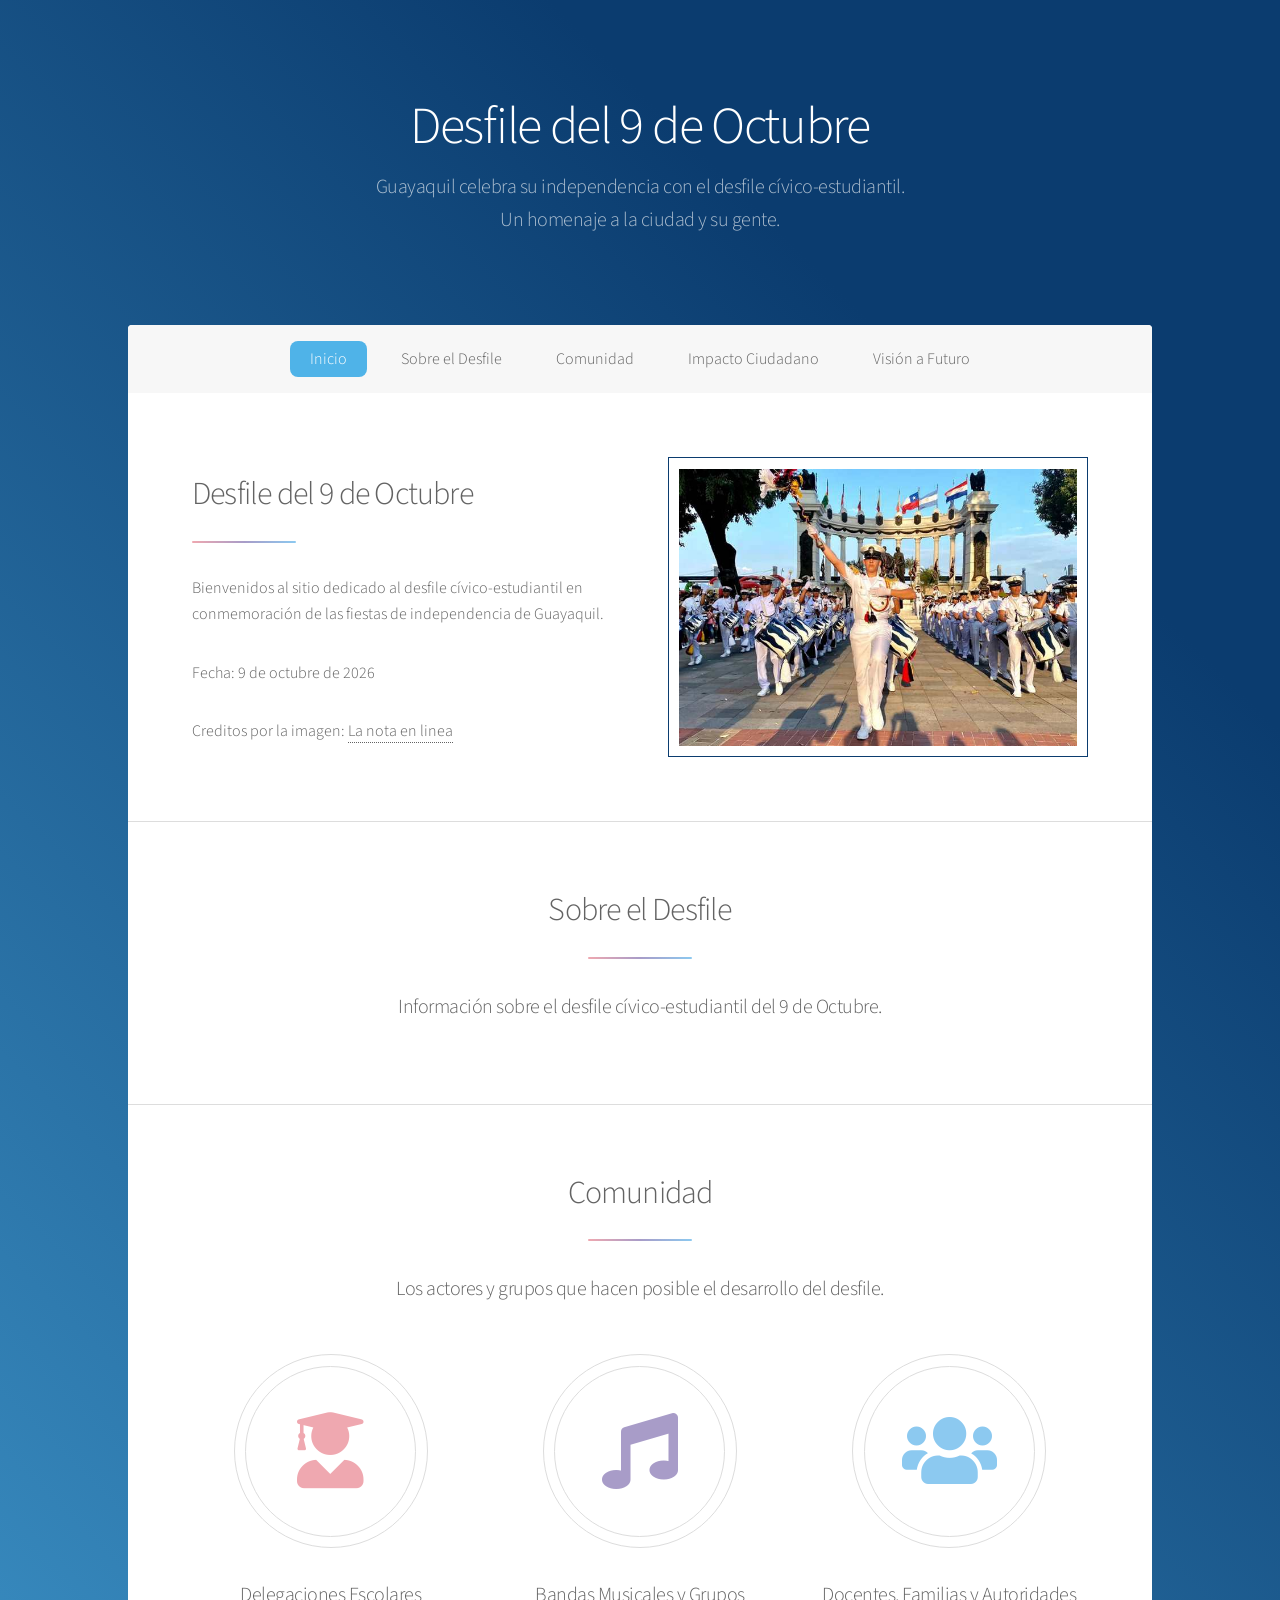
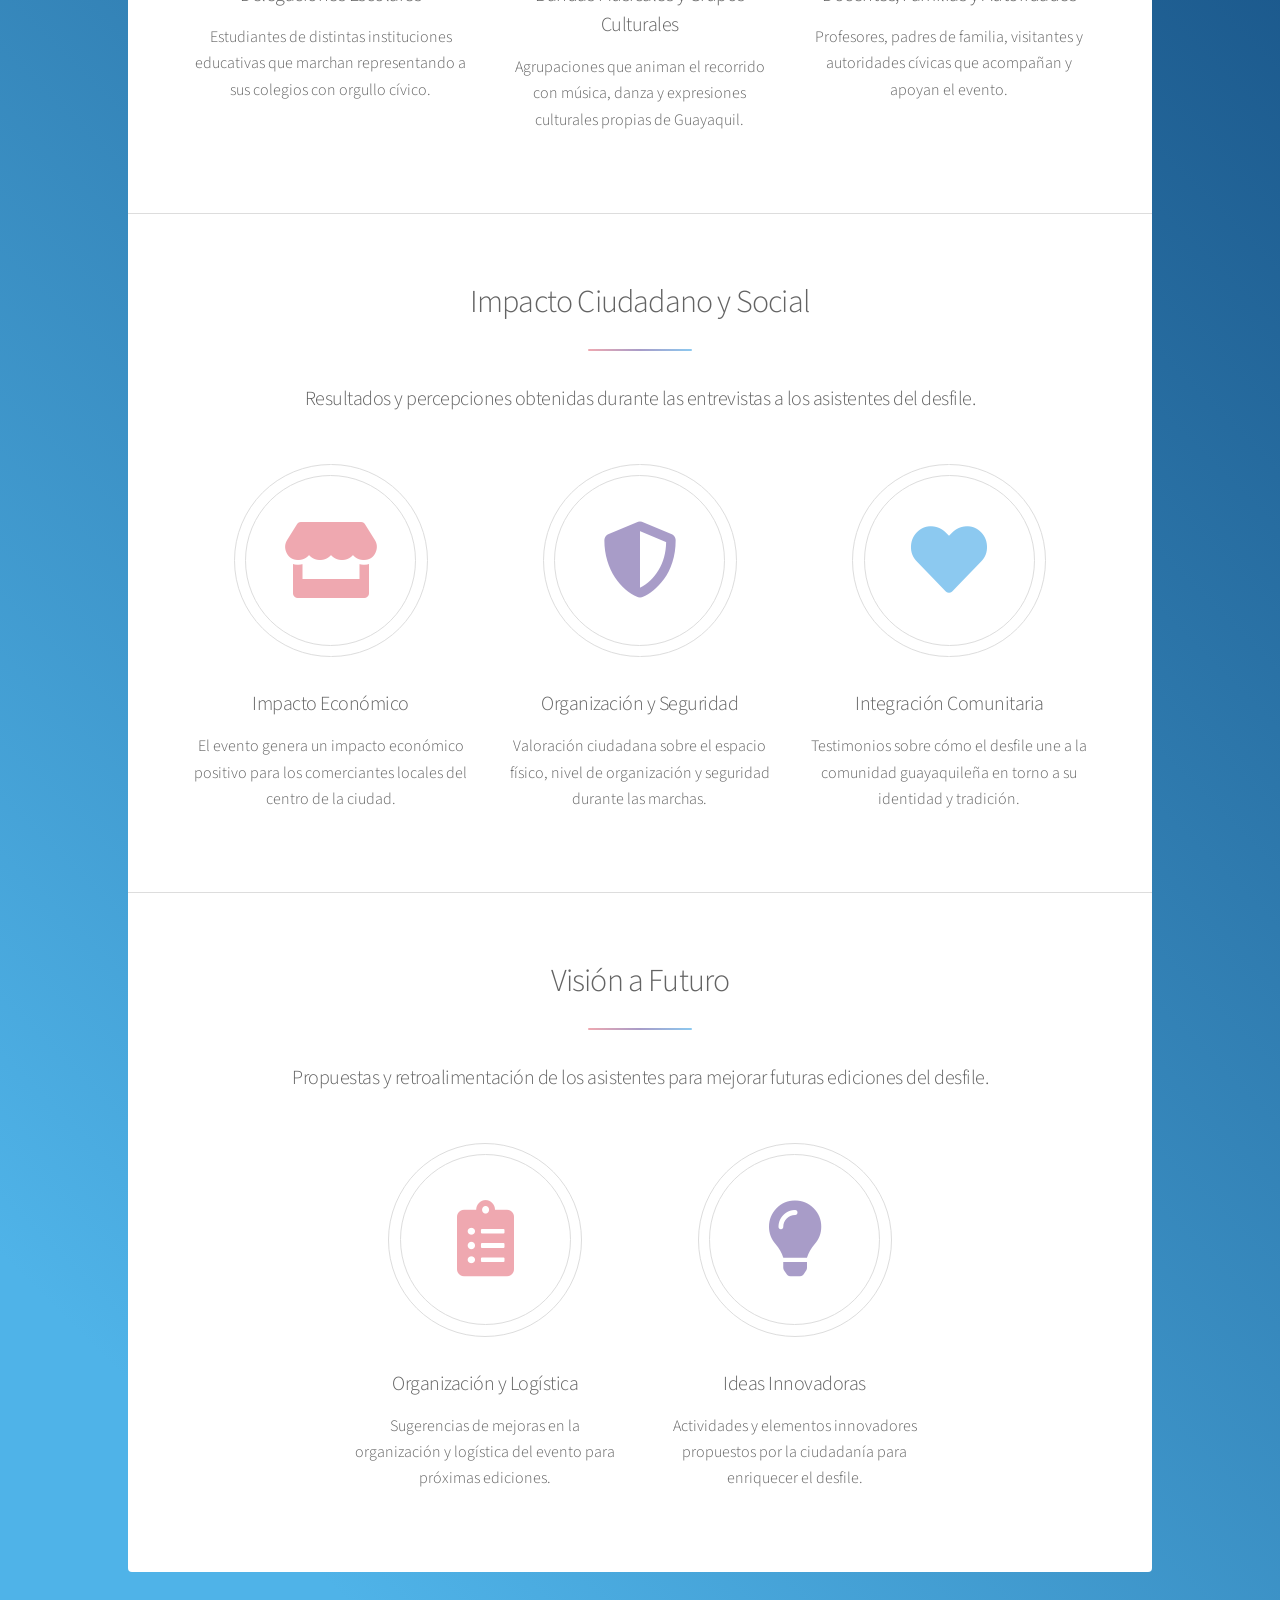
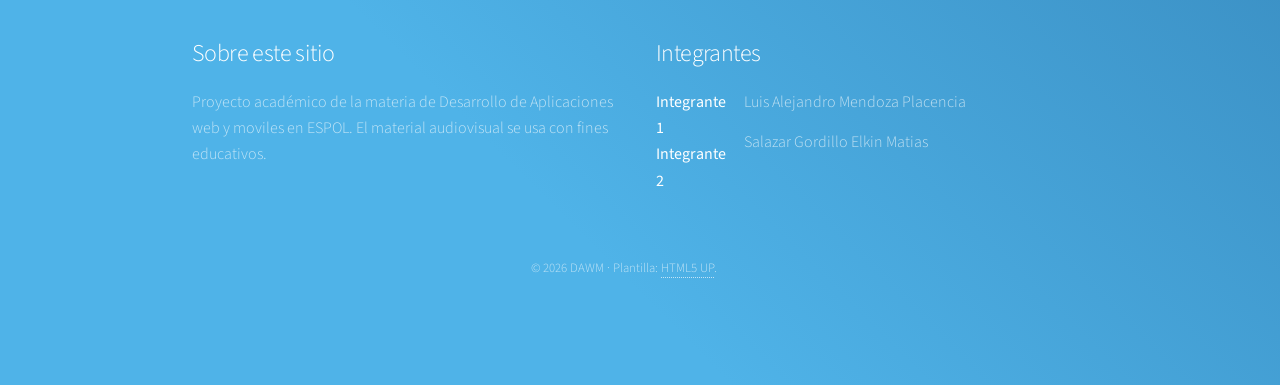
==== commit ac61be8f: "feat: Se agrego una imagen del inicio ademas de sus creditos nota: se hizo uso de important para sob" ====
--- a/index.html
+++ b/index.html
@@ -12,6 +12,7 @@
 	<meta name="description" content="Sitio web sobre el desfile cívico-estudiantil del 9 de Octubre en Guayaquil." />
 	<meta name="viewport" content="width=device-width, initial-scale=1.0" />
 	<link rel="stylesheet" href="assets/css/main.css" />
+	<link rel="stylesheet" href="assets/css/estilos.css" />
 	<noscript>
 		<link rel="stylesheet" href="assets/css/noscript.css" />
 	</noscript>
@@ -53,9 +54,10 @@
 						<p>Bienvenidos al sitio dedicado al desfile cívico-estudiantil en conmemoración de las fiestas
 							de independencia de Guayaquil.</p>
 						<p class="meta">Fecha: <time datetime="2026-10-09">9 de octubre de 2026</time></p>
+						<p class="meta">Creditos por la imagen: <a href="https://lanotaenlinea.com/guayaquil-celebra-su-independencia-con-varias-actividades-este-lunes-9-de-octubre/">La nota en linea</a></p>
 					</div>
-					<span class="image"><img src="images/foto-01.jpg" alt="Descripción breve de la foto principal"
-							width="640" height="360" /></span>
+					<span class="image"><img src="images/foto-01.jpg" alt="Imagen del final del Desfile."
+							/></span>
 				</div>
 			</section>
 
--- a/assets/css/main.css
+++ b/assets/css/main.css
@@ -1,10 +1,10 @@
 @import url(fontawesome-all.min.css);
 @import 'https://fonts.googleapis.com/css?family=Source+Sans+Pro:300,400';
 
-/*
-	Stellar by HTML5 UP
-	html5up.net | @ajlkn
-	Free for personal and commercial use under the CCA 3.0 license (html5up.net/license)
+/*
+	Stellar by HTML5 UP
+	html5up.net | @ajlkn
+	Free for personal and commercial use under the CCA 3.0 license (html5up.net/license)
 */
 
 html, body, div, span, applet, object,
--- a/assets/css/estilos.css
+++ b/assets/css/estilos.css
@@ -0,0 +1,59 @@
+/* Personalización de la plantilla para el proyecto.
+   Se carga después de main.css, por eso sus reglas tienen prioridad. */
+:root {
+	--color-primario: #0b3c6f;
+	--color-secundario: #1b6aa5;
+	--color-acento: #4fb3e8;
+	--color-superficie: #ffffff;
+	--color-texto-suave: #66727c;
+	--radio: 10px;
+	--espacio-medio: 16px;
+	--espacio-grande: 32px;
+}
+
+/* Fondo de la página */
+body {
+	background-color: var(--color-primario);
+	background-image: linear-gradient(45deg, var(--color-acento) 15%, var(--color-primario) 85%);
+}
+
+/* Navegación: enlace activo y hover */
+#nav ul li a.active {
+	background-color: var(--color-acento);
+	color: var(--color-superficie);
+}
+
+#nav ul li a:hover {
+	background-color: var(--color-secundario);
+	color: var(--color-superficie);
+}
+
+/* Botones */
+.button {
+	border-radius: var(--radio);
+}
+
+.button:hover {
+	background-color: var(--color-acento);
+	color: var(--color-superficie) !important;
+}
+
+/* Foco visible para quien navega con teclado */
+#nav a:focus-visible,
+.button:focus-visible {
+	outline: 3px solid var(--color-acento);
+	outline-offset: 2px;
+}
+
+.image {
+    border-radius: 0 !important;
+    border: 1px solid var(--color-primario)!important;
+	width: 420px !important;
+	height: 300px !important;
+}
+.image img {
+        border-radius: 0 !important;
+		width: 100% !important;
+		height: 100% !important;
+		object-fit: cover !important; /* Ajusta la imagen para cubrir todo el contenedor */
+}
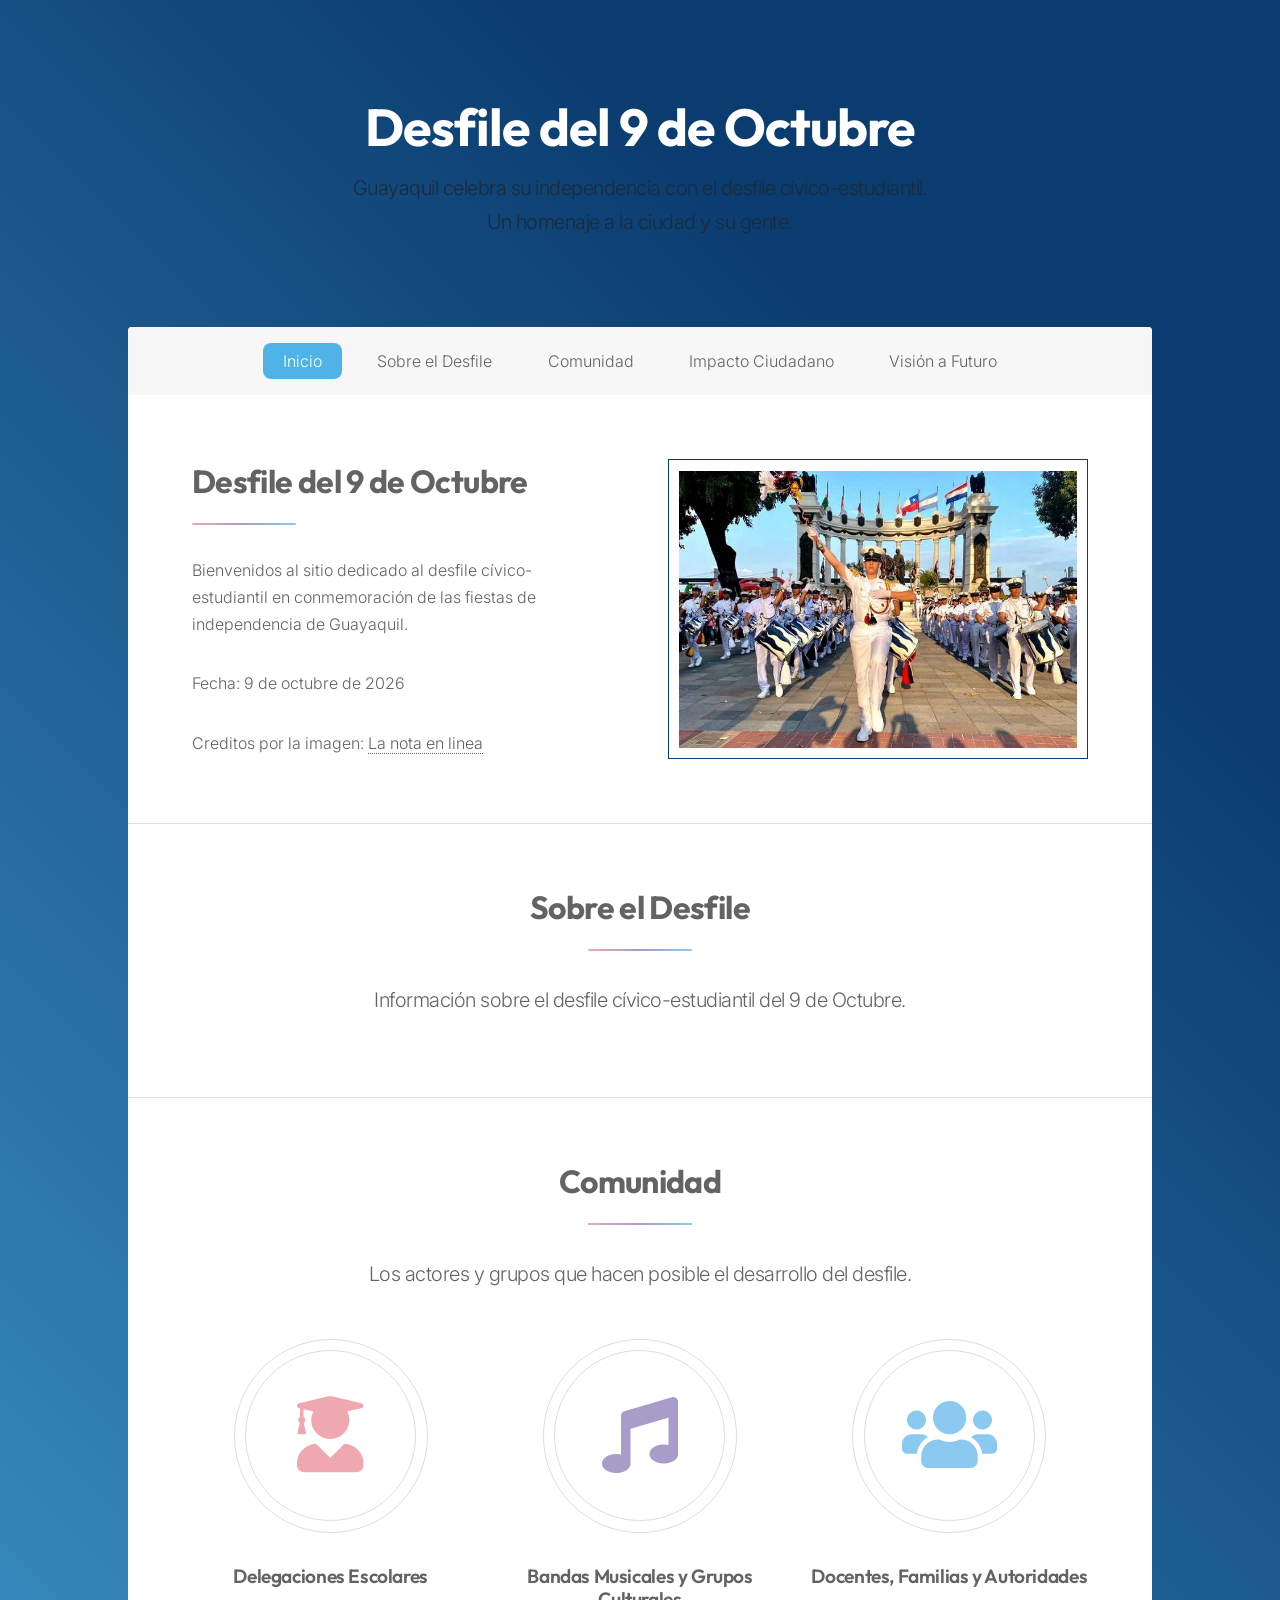
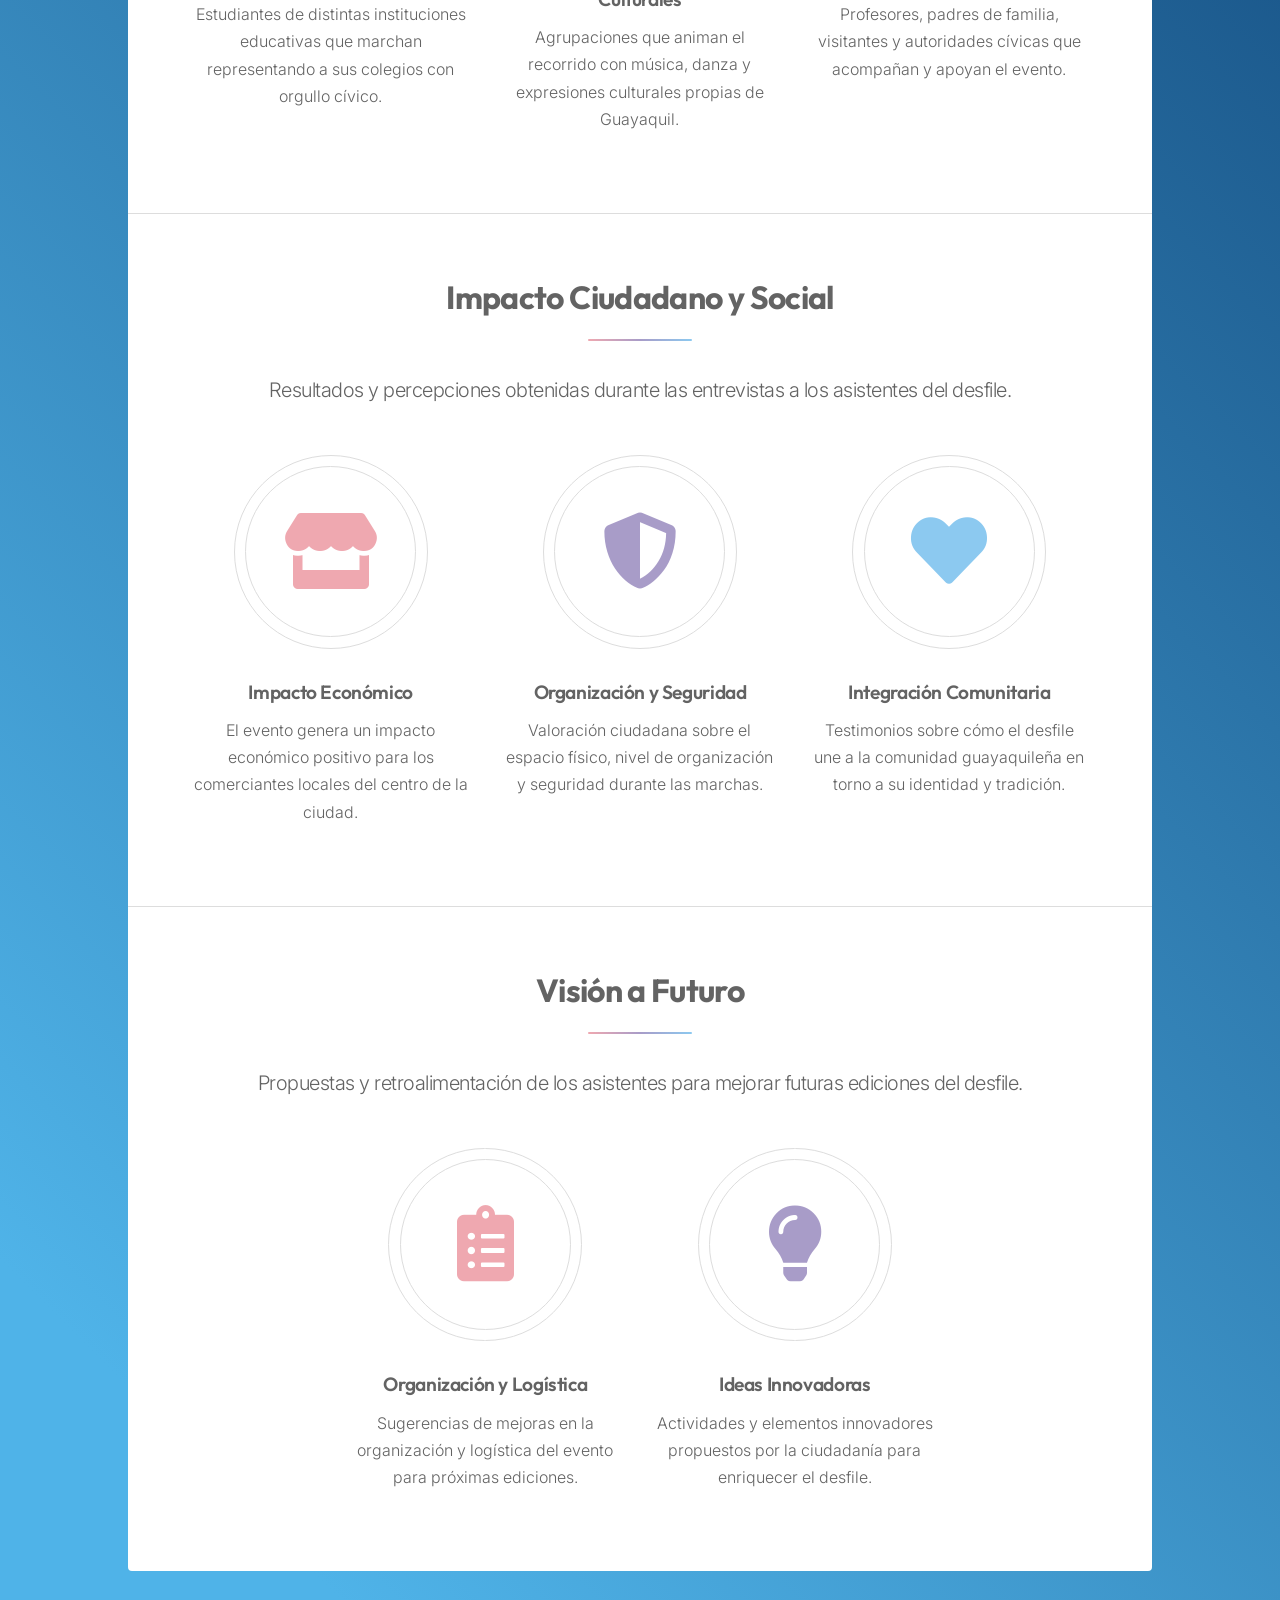
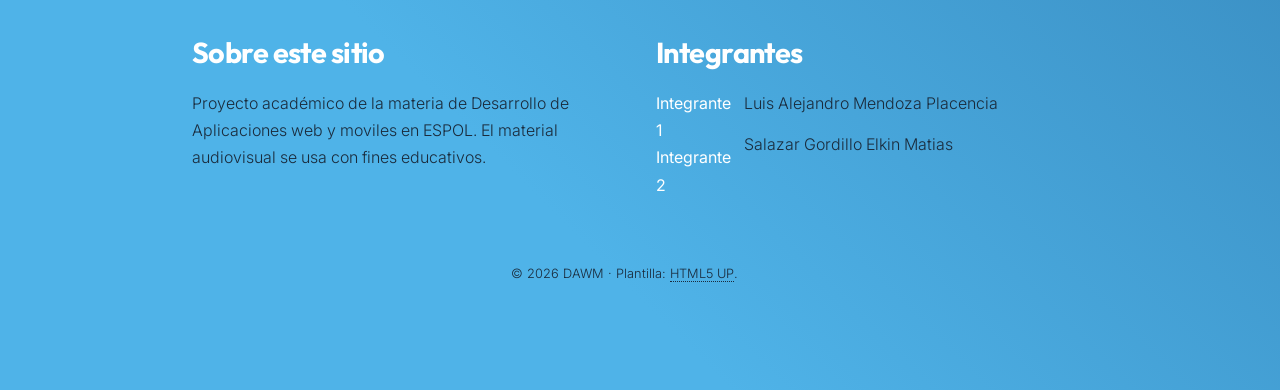
==== commit 8dd52cd9: "style: Agregar tipografia Google Fonts (Outfit+Inter) y modelo de caja universal" ====
--- a/index.html
+++ b/index.html
@@ -11,6 +11,9 @@
 	<meta charset="utf-8" />
 	<meta name="description" content="Sitio web sobre el desfile cívico-estudiantil del 9 de Octubre en Guayaquil." />
 	<meta name="viewport" content="width=device-width, initial-scale=1.0" />
+	<link rel="preconnect" href="https://fonts.googleapis.com">
+	<link rel="preconnect" href="https://fonts.gstatic.com" crossorigin>
+	<link href="https://fonts.googleapis.com/css2?family=Outfit:wght@300;400;600;700&family=Inter:wght@400;500&display=swap" rel="stylesheet">
 	<link rel="stylesheet" href="assets/css/main.css" />
 	<link rel="stylesheet" href="assets/css/estilos.css" />
 	<noscript>
--- a/assets/css/estilos.css
+++ b/assets/css/estilos.css
@@ -1,15 +1,58 @@
 /* Personalización de la plantilla para el proyecto.
    Se carga después de main.css, por eso sus reglas tienen prioridad. */
+
+/* =============================================
+   VARIABLES GLOBALES
+   ============================================= */
 :root {
 	--color-primario: #0b3c6f;
 	--color-secundario: #1b6aa5;
 	--color-acento: #4fb3e8;
 	--color-superficie: #ffffff;
+	--color-texto: #1a2b3c;
 	--color-texto-suave: #66727c;
+	--color-borde: #d0dce8;
 	--radio: 10px;
+	--sombra: 0 4px 18px rgba(0, 0, 0, 0.12);
+	--espacio-pequeno: 8px;
 	--espacio-medio: 16px;
 	--espacio-grande: 32px;
+	--ancho-maximo: 1100px;
+	--fuente-titulo: 'Outfit', sans-serif;
+	--fuente-cuerpo: 'Inter', sans-serif;
 }
+
+/* =============================================
+   MODELO DE CAJA UNIVERSAL
+   ============================================= */
+*, *::before, *::after {
+	box-sizing: border-box;
+}
+
+/* =============================================
+   TIPOGRAFÍA
+   ============================================= */
+body {
+	font-family: var(--fuente-cuerpo) !important;
+	font-size: 1rem;
+	line-height: 1.7;
+	color: var(--color-texto);
+}
+
+h1, h2, h3, h4 {
+	font-family: var(--fuente-titulo) !important;
+	font-weight: 700;
+	letter-spacing: -0.02em;
+	line-height: 1.2;
+}
+
+h1 { font-size: 2.6rem; }
+h2 { font-size: 1.8rem; }
+h3 { font-size: 1.2rem; font-weight: 600; }
+
+p { font-family: var(--fuente-cuerpo) !important; }
+
+
 
 /* Fondo de la página */
 body {
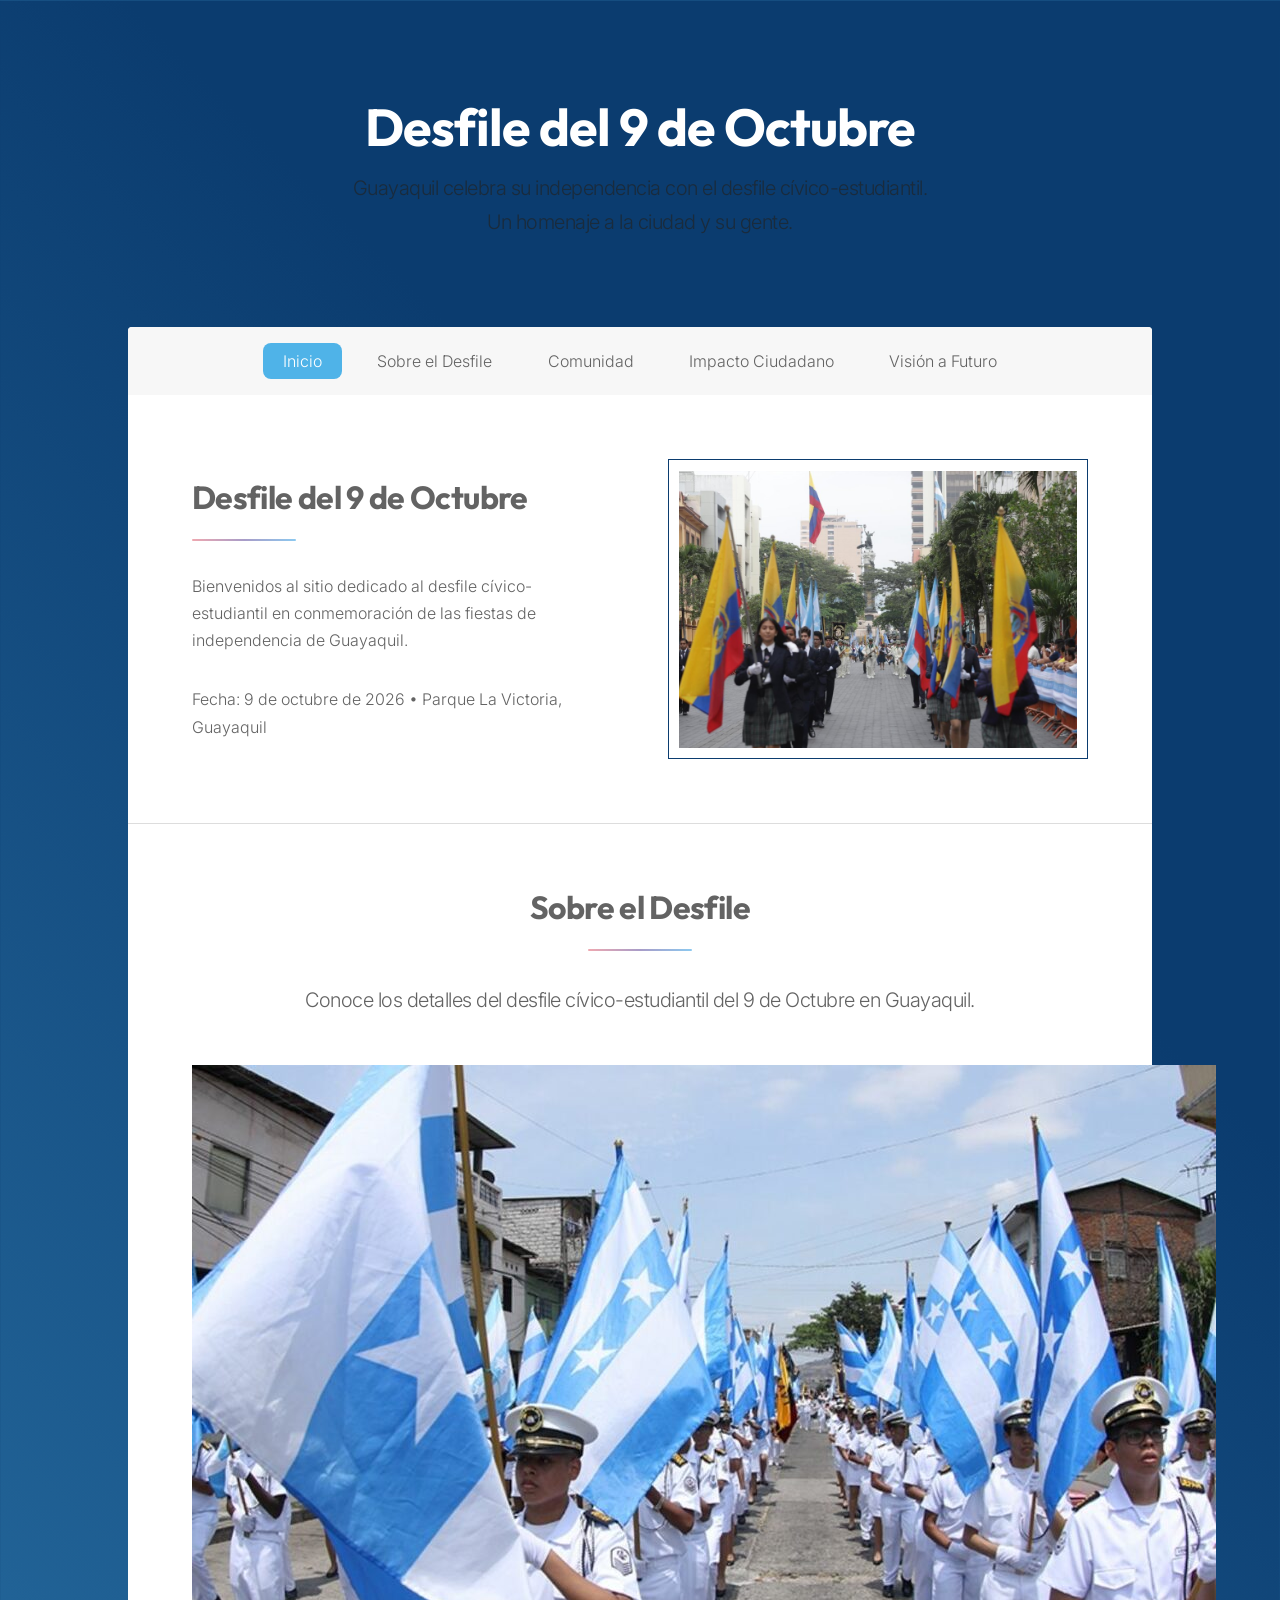
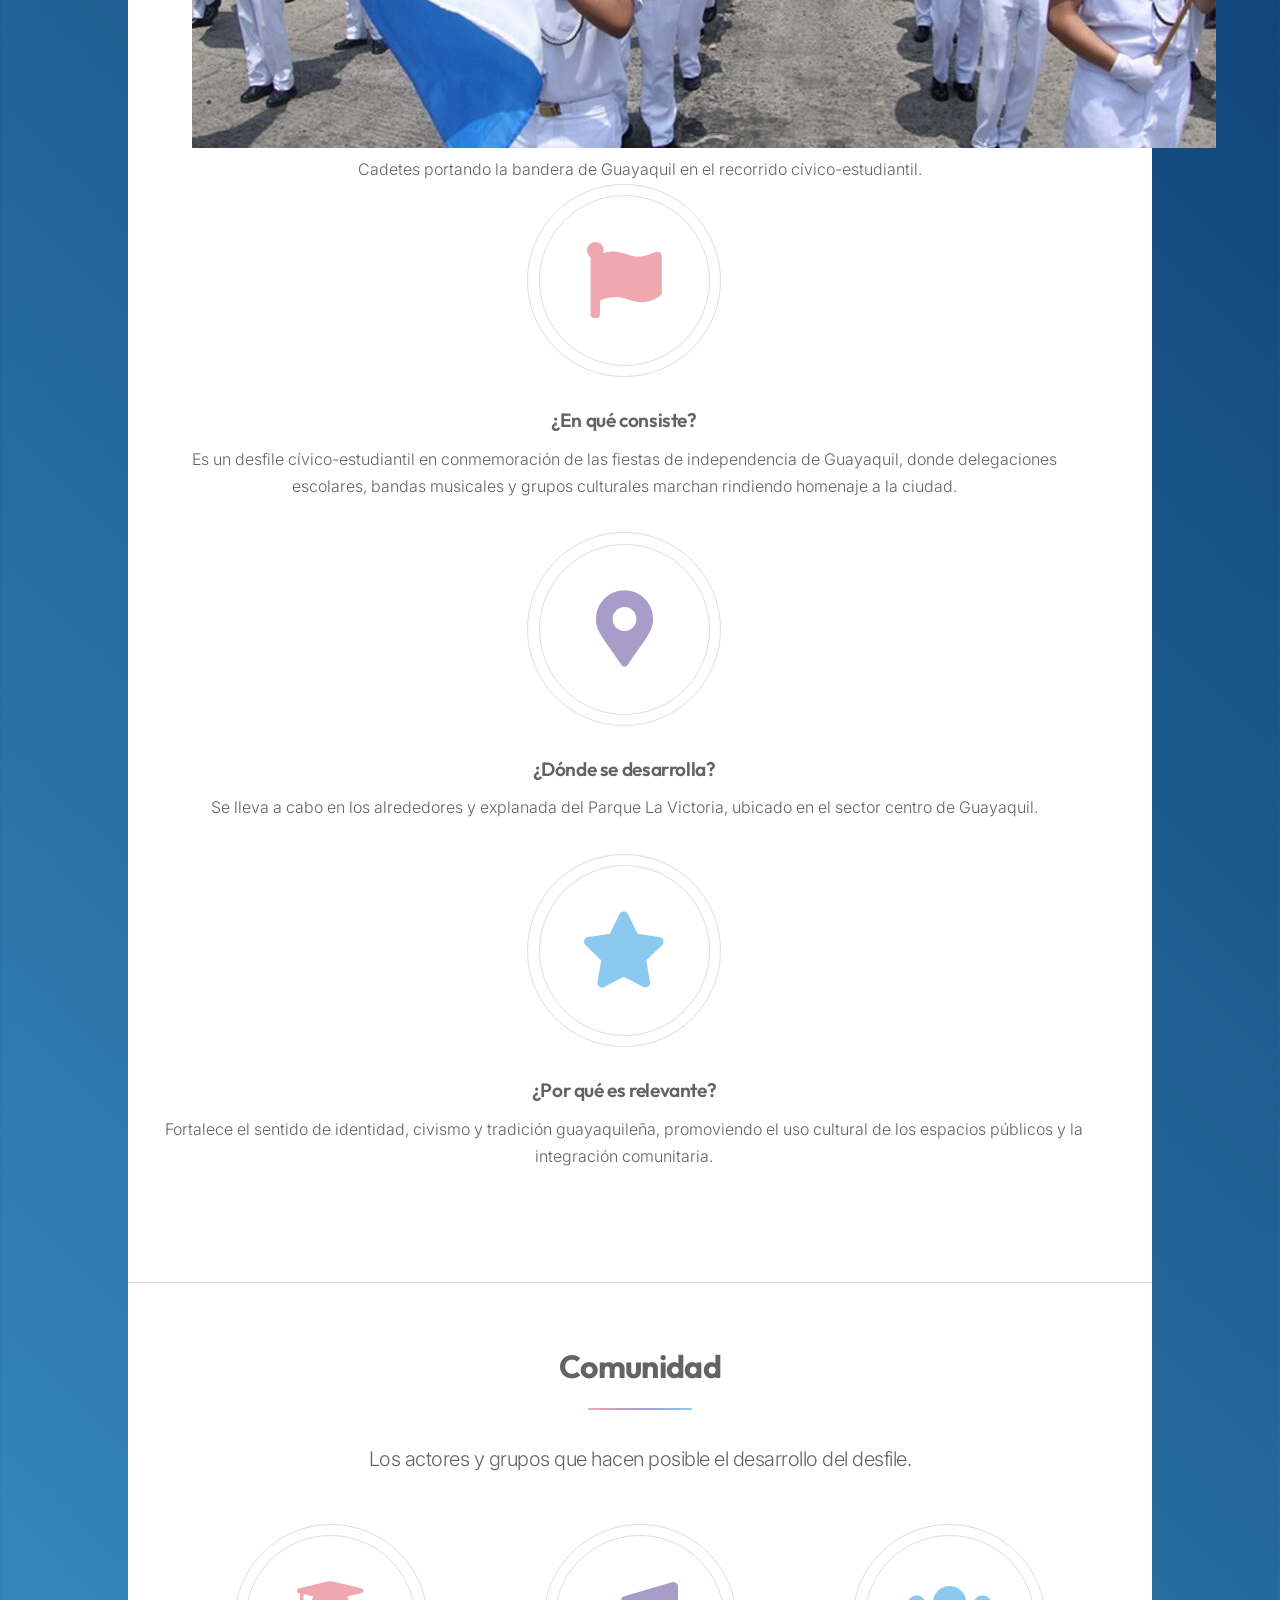
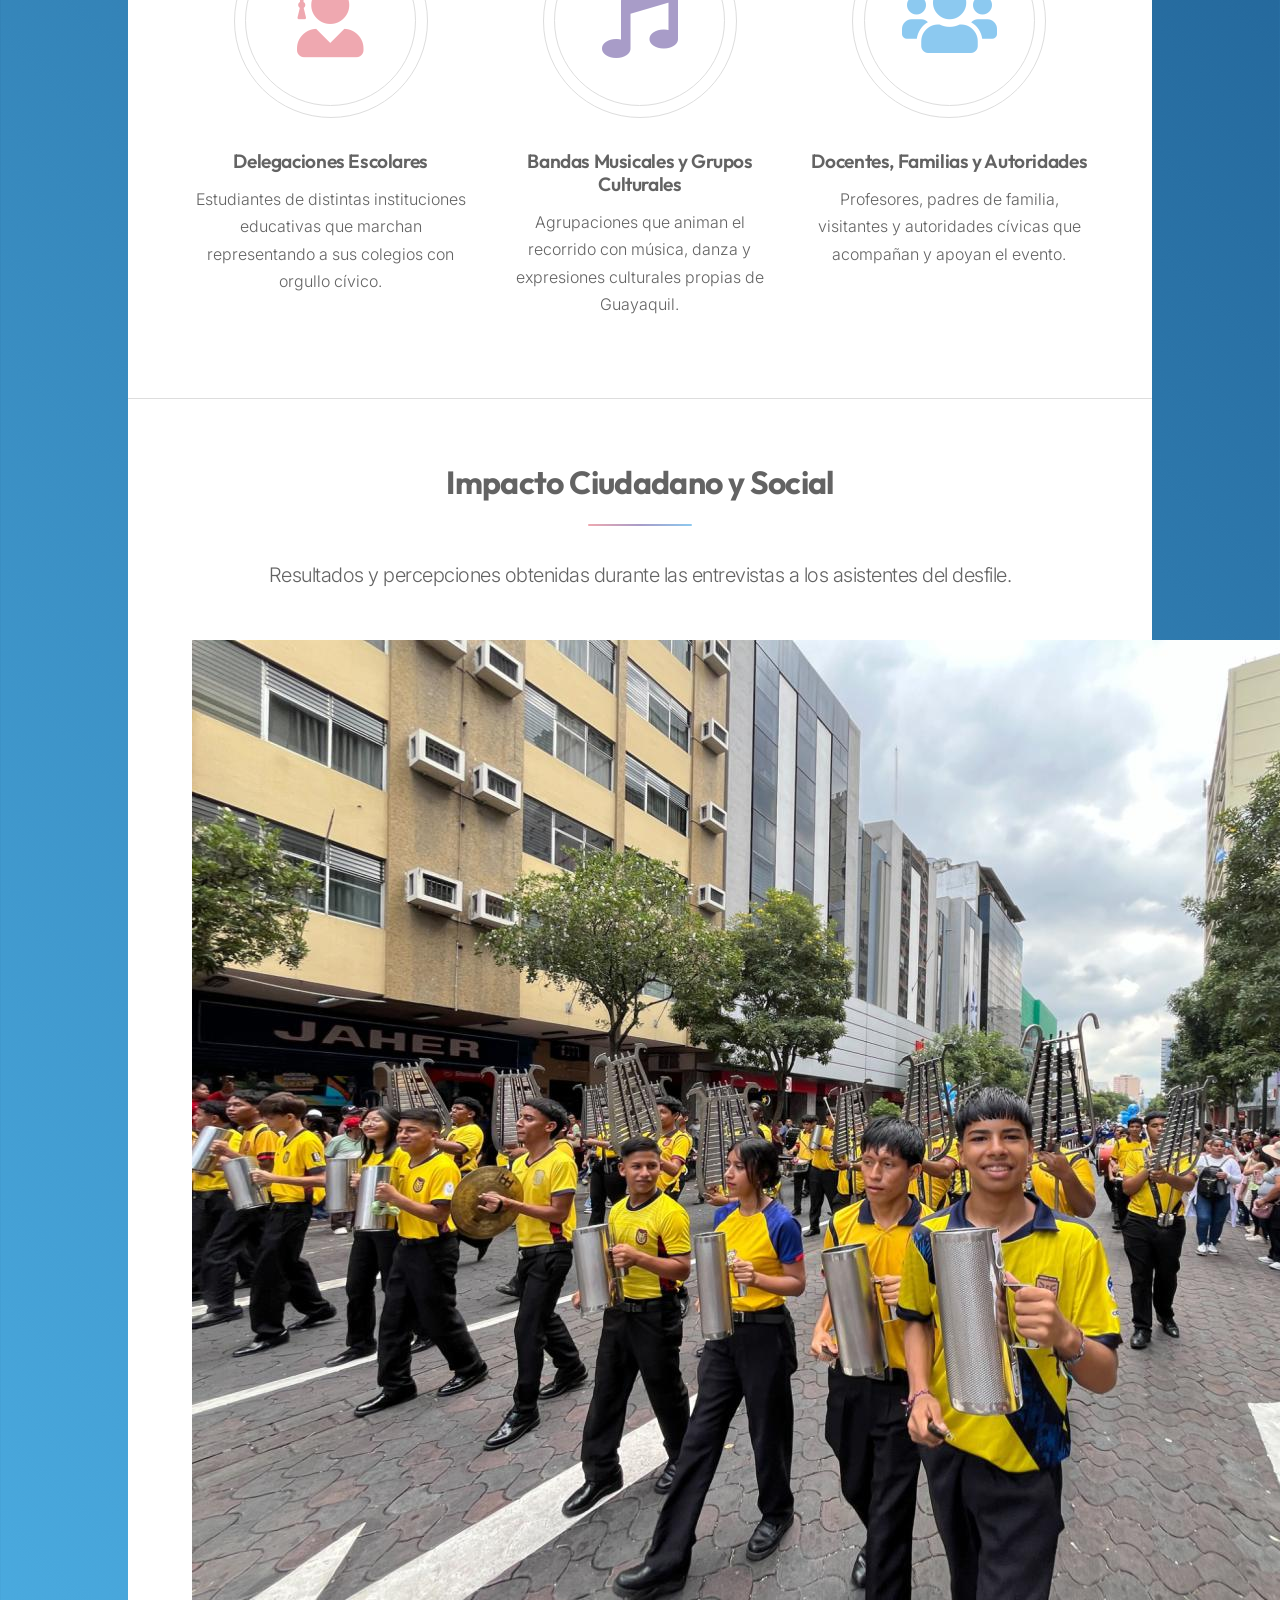
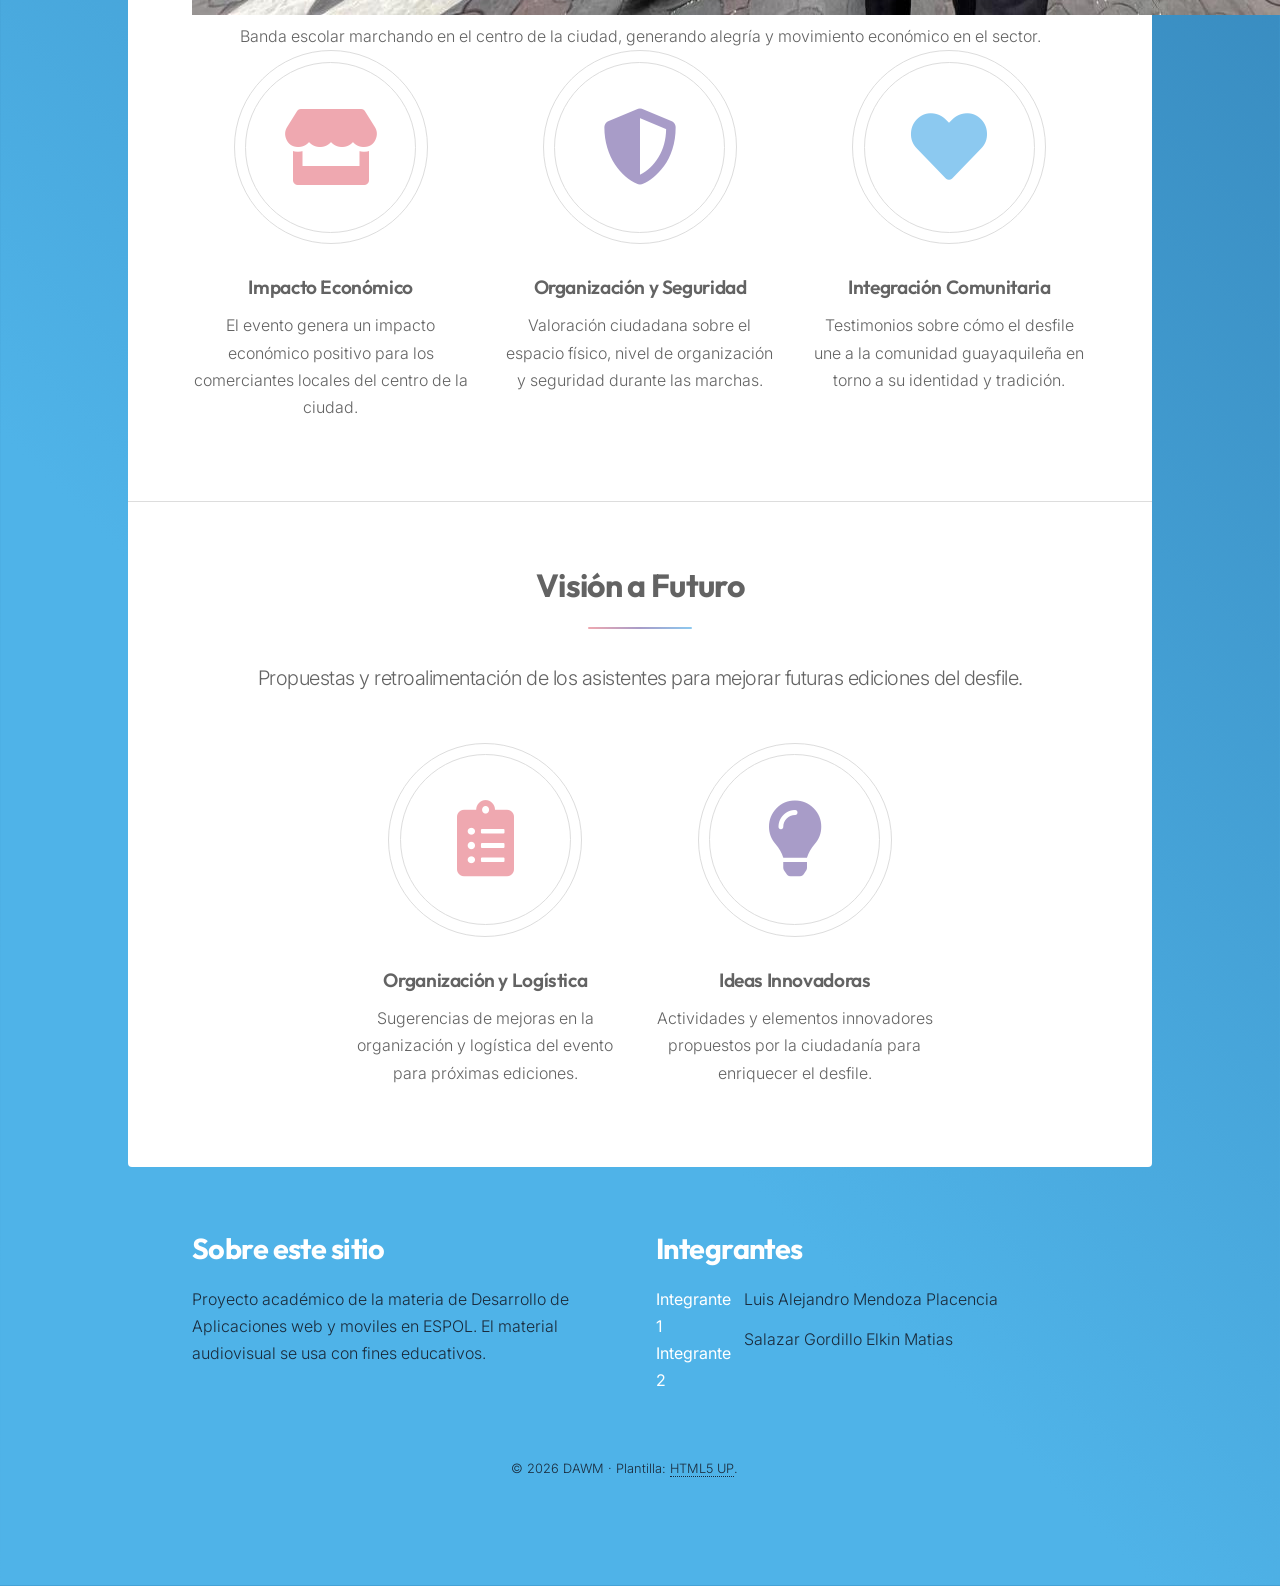
==== commit 8c53f660: "Feat: Se agrego Imagenes nuevas del Desfile" ====
--- a/index.html
+++ b/index.html
@@ -56,10 +56,10 @@
 						</header>
 						<p>Bienvenidos al sitio dedicado al desfile cívico-estudiantil en conmemoración de las fiestas
 							de independencia de Guayaquil.</p>
-						<p class="meta">Fecha: <time datetime="2026-10-09">9 de octubre de 2026</time></p>
-						<p class="meta">Creditos por la imagen: <a href="https://lanotaenlinea.com/guayaquil-celebra-su-independencia-con-varias-actividades-este-lunes-9-de-octubre/">La nota en linea</a></p>
+						<p class="meta">Fecha: <time datetime="2026-10-09">9 de octubre de 2026</time> &bull; Parque La Victoria, Guayaquil</p>
 					</div>
-					<span class="image"><img src="images/foto-01.jpg" alt="Imagen del final del Desfile."
+					<span class="image"><img src="images/ImagenDesfile2.jpeg"
+							alt="Delegaciones escolares marchando con banderas en Guayaquil"
 							/></span>
 				</div>
 			</section>
@@ -68,9 +68,29 @@
 			<section id="sobre-desfile" class="main special">
 				<header class="major">
 					<h2>Sobre el Desfile</h2>
-					<p>Información sobre el desfile cívico-estudiantil del 9 de Octubre.</p>
-				</header>
-				<!-- Contenido detallado se agregará después -->
+					<p>Conoce los detalles del desfile cívico-estudiantil del 9 de Octubre en Guayaquil.</p>
+				</header>
+				<figure class="imagen-seccion">
+					<img src="images/Imagen Desfile3.jpg" alt="Cadetes con la bandera de Guayaquil durante el desfile" />
+					<figcaption>Cadetes portando la bandera de Guayaquil en el recorrido cívico-estudiantil.</figcaption>
+				</figure>
+				<div class="features">
+					<article>
+						<span class="icon solid major style1 fa-flag"></span>
+						<h3>¿En qué consiste?</h3>
+						<p>Es un desfile cívico-estudiantil en conmemoración de las fiestas de independencia de Guayaquil, donde delegaciones escolares, bandas musicales y grupos culturales marchan rindiendo homenaje a la ciudad.</p>
+					</article>
+					<article>
+						<span class="icon solid major style3 fa-map-marker-alt"></span>
+						<h3>¿Dónde se desarrolla?</h3>
+						<p>Se lleva a cabo en los alrededores y explanada del Parque La Victoria, ubicado en el sector centro de Guayaquil.</p>
+					</article>
+					<article>
+						<span class="icon solid major style5 fa-star"></span>
+						<h3>¿Por qué es relevante?</h3>
+						<p>Fortalece el sentido de identidad, civismo y tradición guayaquileña, promoviendo el uso cultural de los espacios públicos y la integración comunitaria.</p>
+					</article>
+				</div>
 			</section>
 
 			<!-- Comunidad -->
@@ -104,6 +124,10 @@
 					<h2>Impacto Ciudadano y Social</h2>
 					<p>Resultados y percepciones obtenidas durante las entrevistas a los asistentes del desfile.</p>
 				</header>
+				<figure class="imagen-seccion">
+					<img src="images/Imagen Desfile4.jpg" alt="Banda escolar en uniforme amarillo marchando en el centro de Guayaquil" />
+					<figcaption>Banda escolar marchando en el centro de la ciudad, generando alegría y movimiento económico en el sector.</figcaption>
+				</figure>
 				<ul class="features">
 					<li>
 						<span class="icon solid major style1 fa-store"></span>
@@ -121,7 +145,6 @@
 						<p>Testimonios sobre cómo el desfile une a la comunidad guayaquileña en torno a su identidad y tradición.</p>
 					</li>
 				</ul>
-				<!-- Gráficos y resultados de encuesta se agregarán después -->
 			</section>
 
 			<!-- Visión a Futuro -->
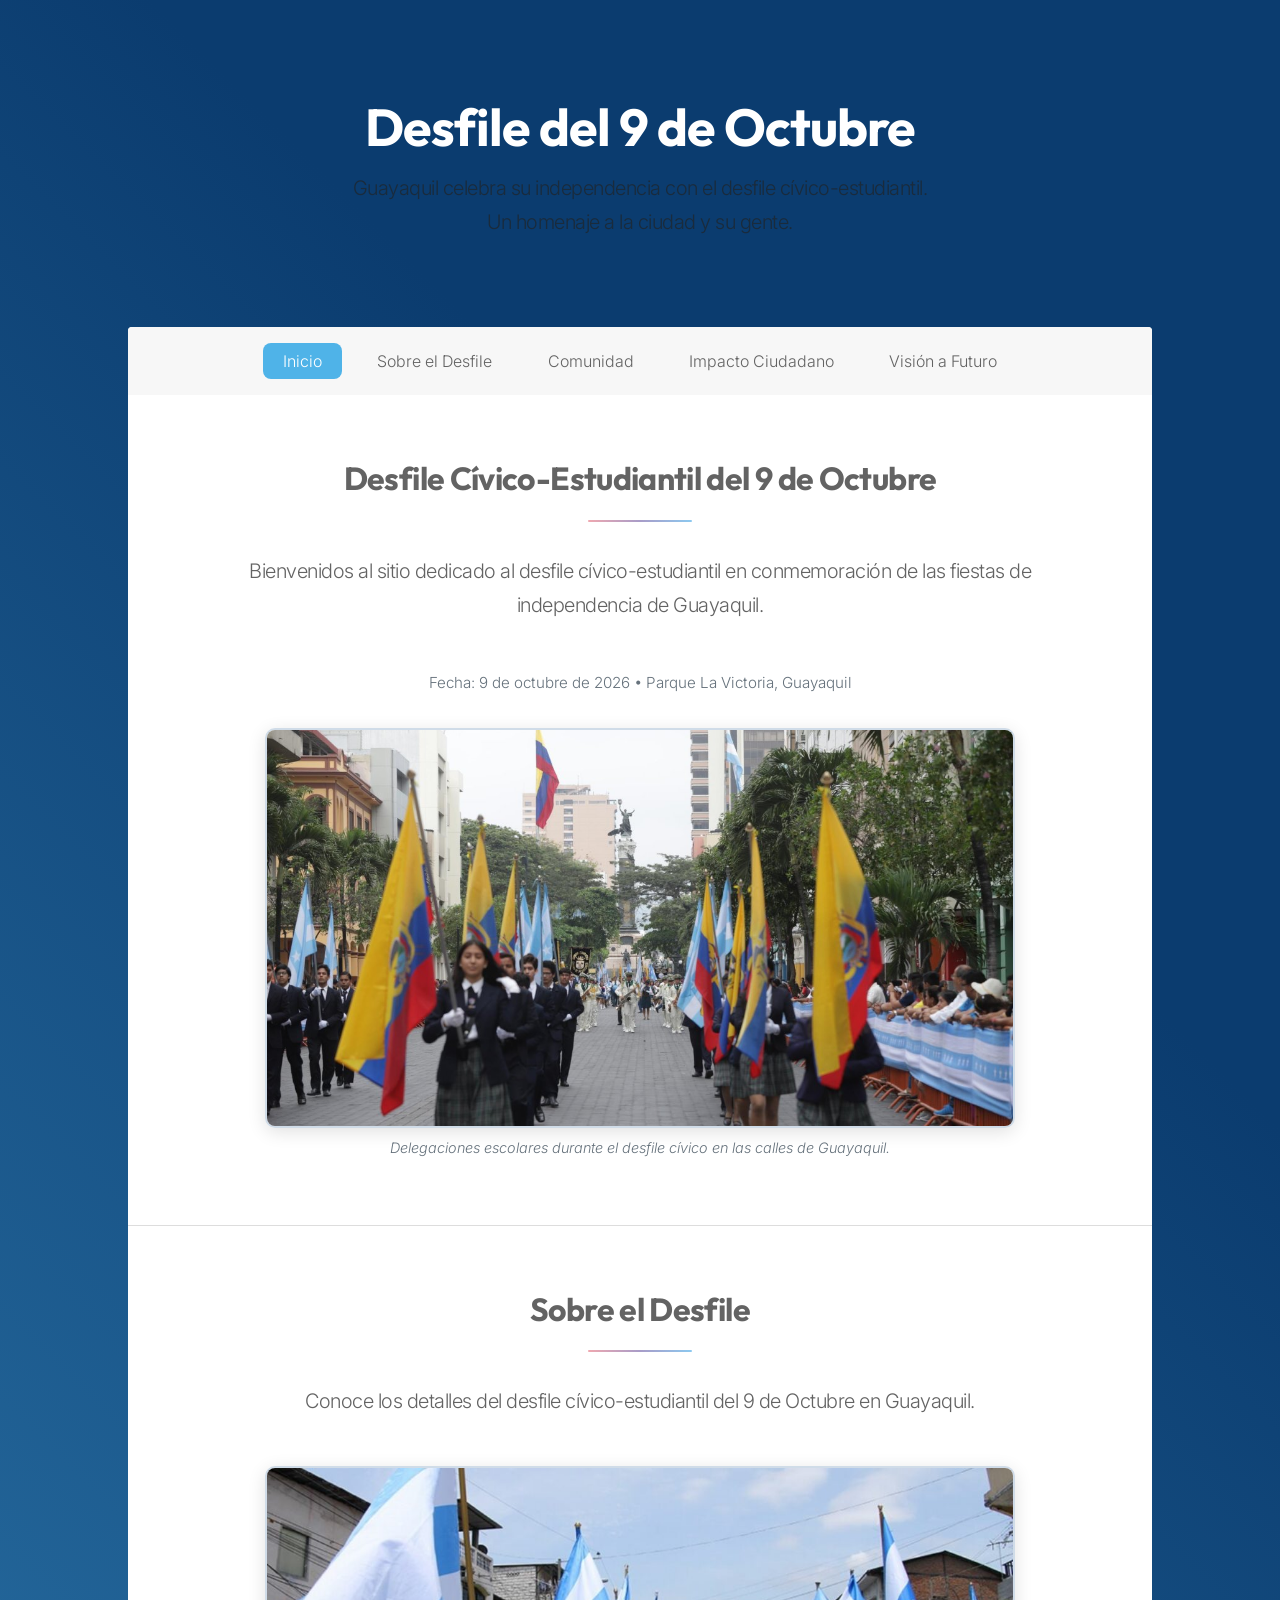
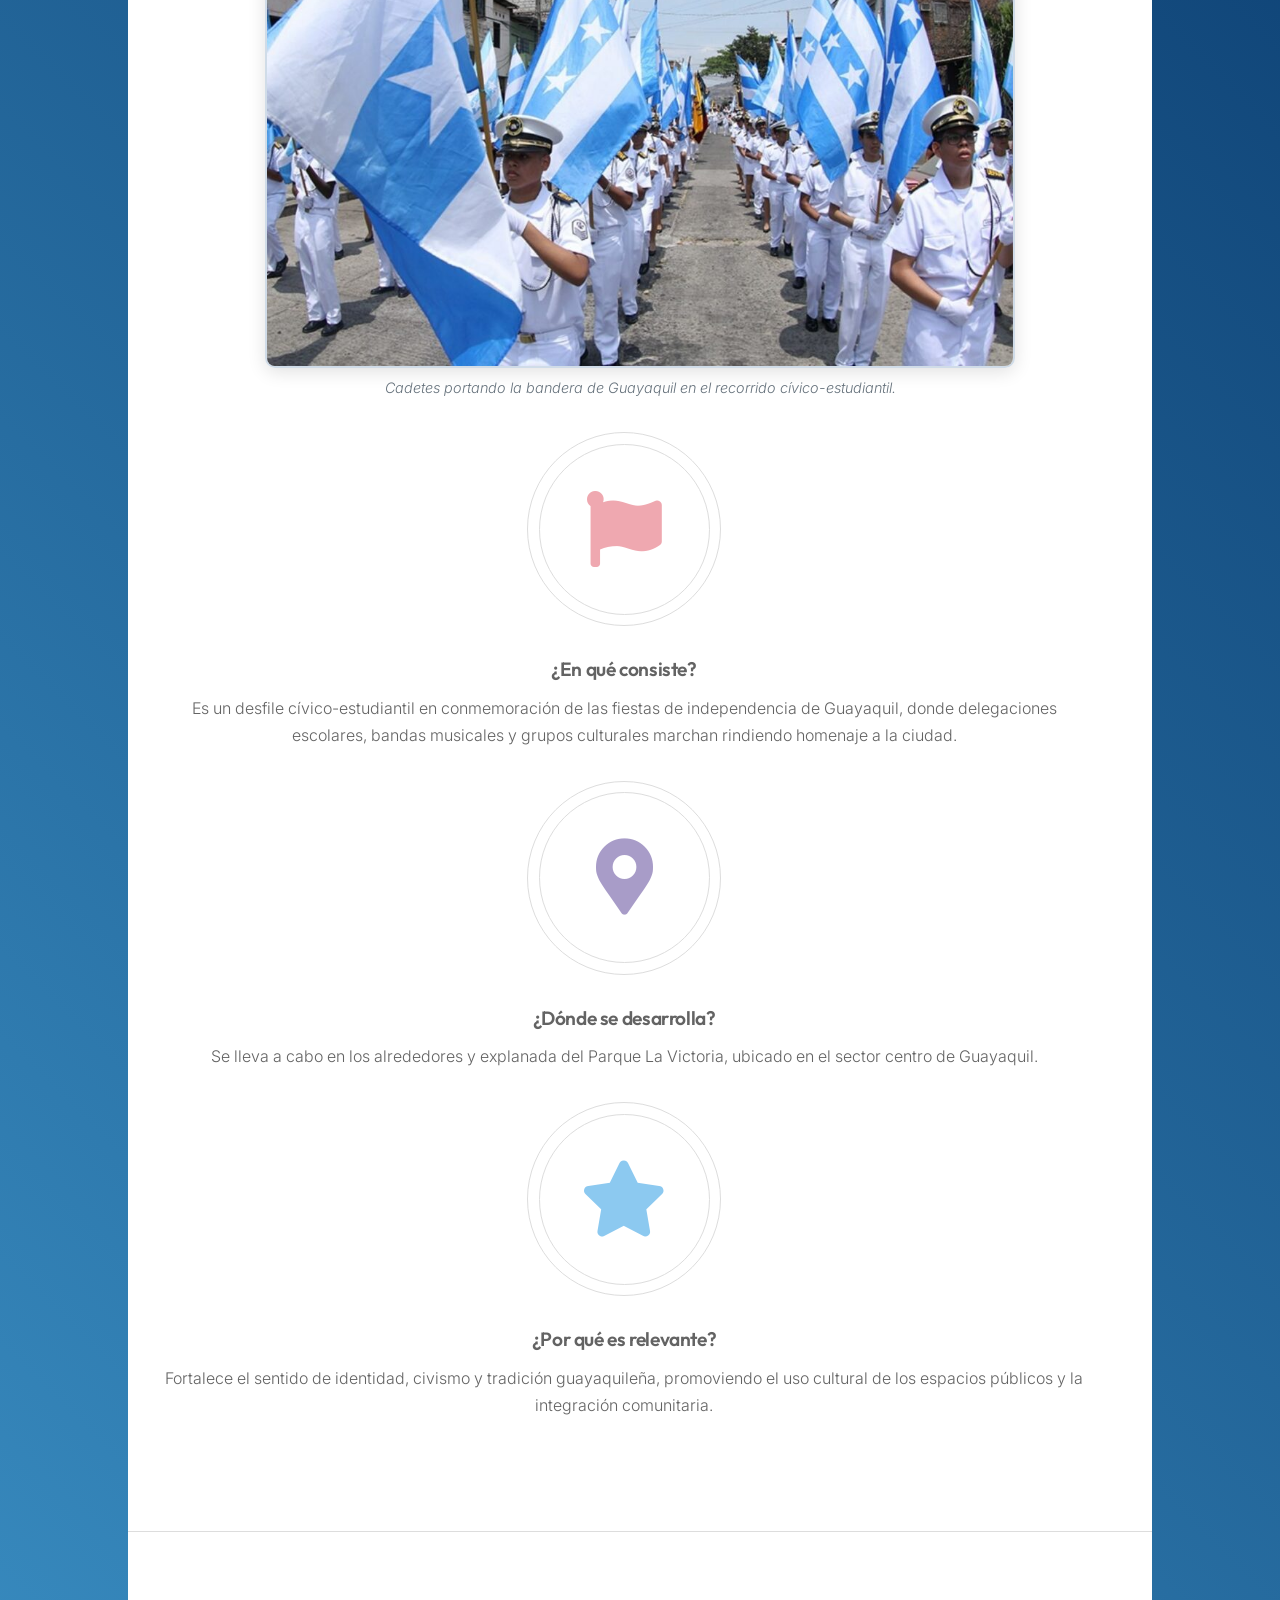
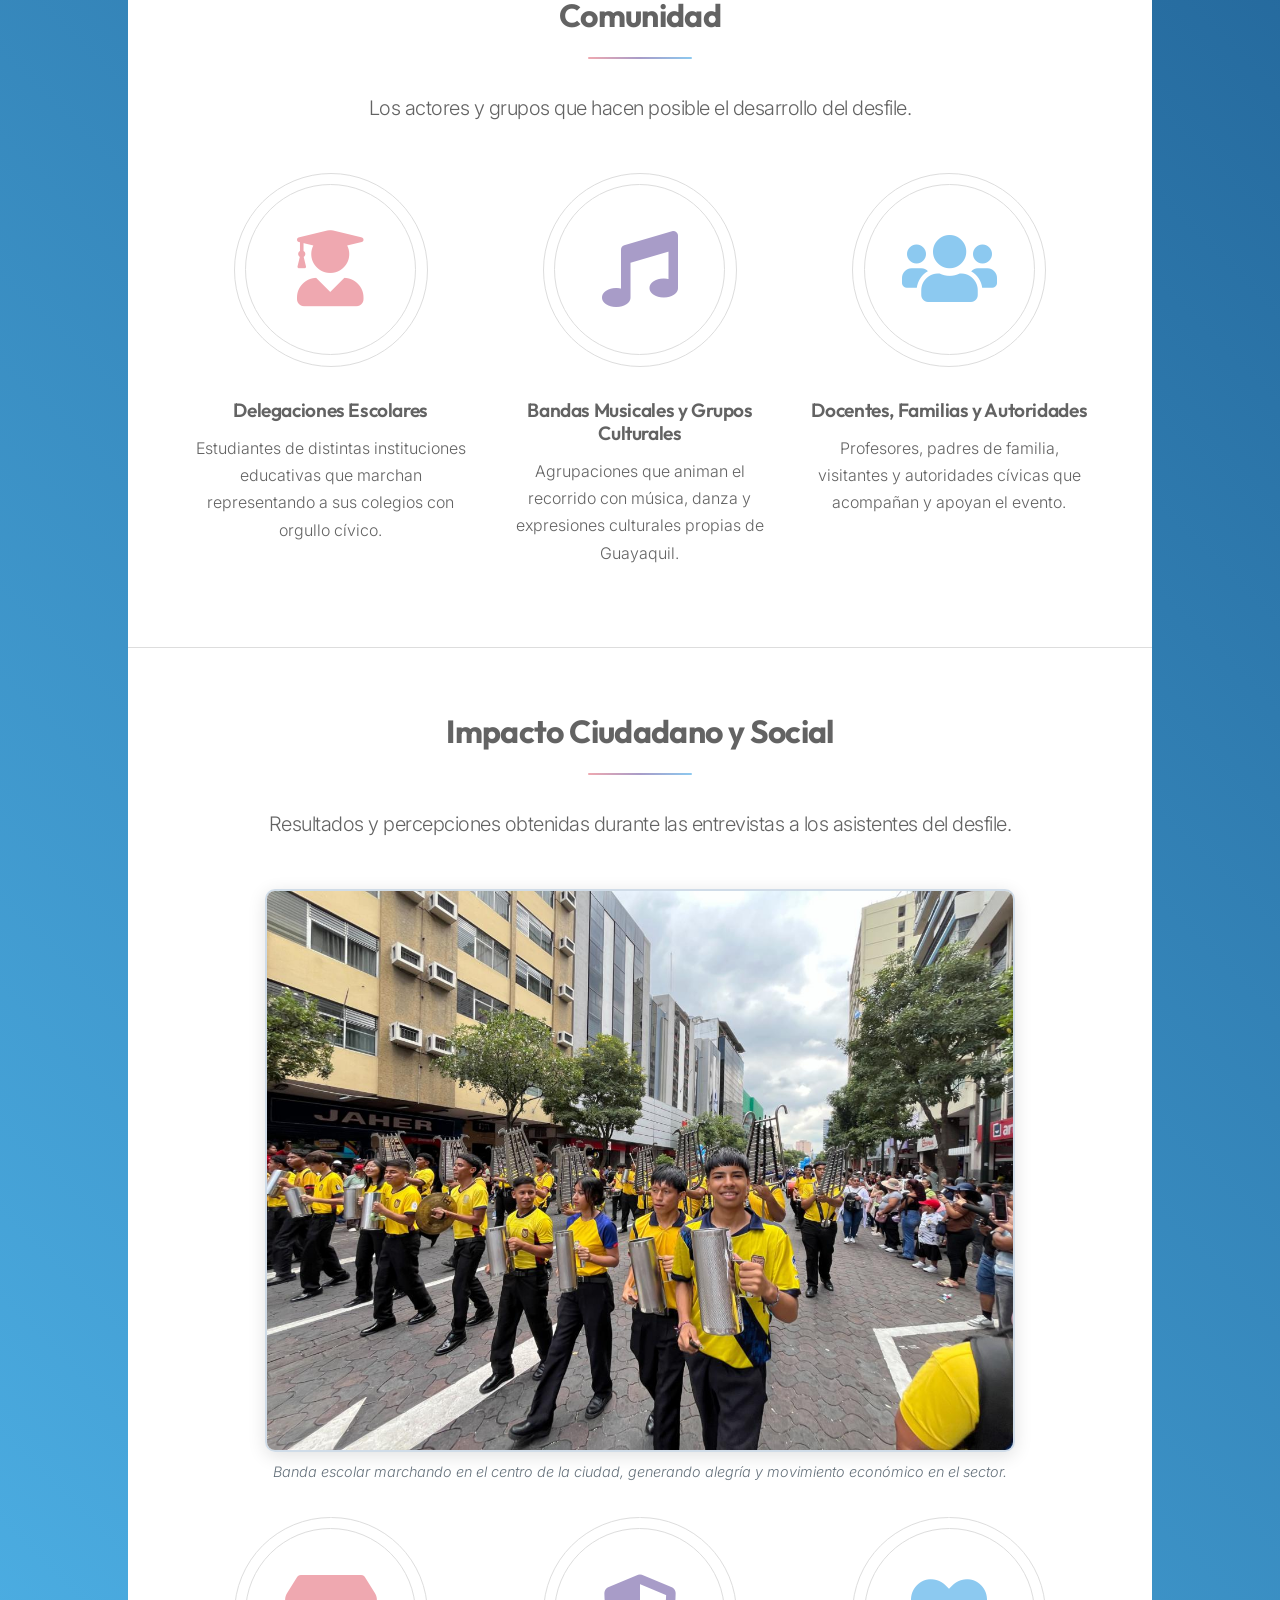
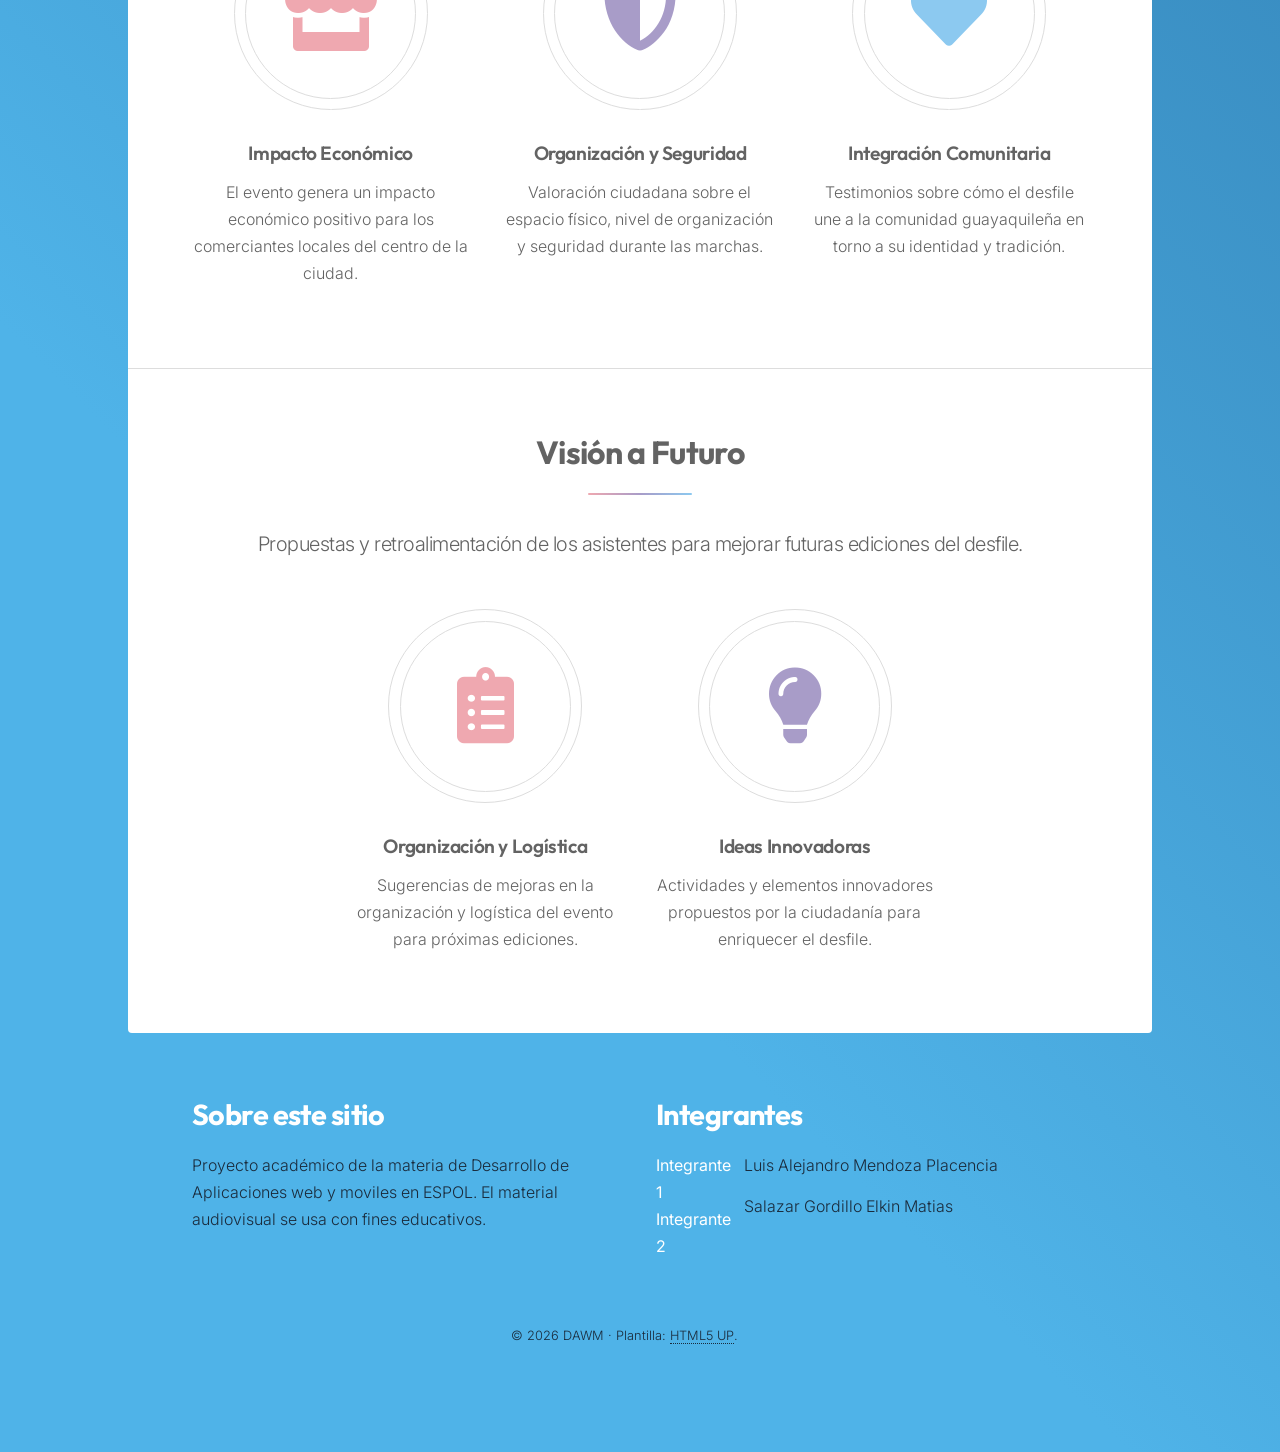
==== commit 9b71967e: "style: Corregir layout hero a vertical centrado y ajustar tamano de imagen principal" ====
--- a/index.html
+++ b/index.html
@@ -48,20 +48,18 @@
 		<div id="main">
 
 			<!-- Inicio -->
-			<section id="inicio" class="main">
-				<div class="spotlight">
-					<div class="content">
-						<header class="major">
-							<h2>Desfile del 9 de Octubre</h2>
-						</header>
-						<p>Bienvenidos al sitio dedicado al desfile cívico-estudiantil en conmemoración de las fiestas
-							de independencia de Guayaquil.</p>
-						<p class="meta">Fecha: <time datetime="2026-10-09">9 de octubre de 2026</time> &bull; Parque La Victoria, Guayaquil</p>
-					</div>
-					<span class="image"><img src="images/ImagenDesfile2.jpeg"
-							alt="Delegaciones escolares marchando con banderas en Guayaquil"
-							/></span>
-				</div>
+			<section id="inicio" class="main special">
+				<header class="major">
+					<h2>Desfile Cívico-Estudiantil del 9 de Octubre</h2>
+					<p>Bienvenidos al sitio dedicado al desfile cívico-estudiantil en conmemoración de las fiestas
+						de independencia de Guayaquil.</p>
+				</header>
+				<p class="meta">Fecha: <time datetime="2026-10-09">9 de octubre de 2026</time> &bull; Parque La Victoria, Guayaquil</p>
+				<figure class="imagen-seccion imagen-hero">
+					<img src="images/ImagenDesfile2.jpeg"
+						alt="Delegaciones escolares marchando con banderas en Guayaquil" />
+					<figcaption>Delegaciones escolares durante el desfile cívico en las calles de Guayaquil.</figcaption>
+				</figure>
 			</section>
 
 			<!-- Sobre el Desfile -->
--- a/assets/css/estilos.css
+++ b/assets/css/estilos.css
@@ -25,7 +25,9 @@
 /* =============================================
    MODELO DE CAJA UNIVERSAL
    ============================================= */
-*, *::before, *::after {
+*,
+*::before,
+*::after {
 	box-sizing: border-box;
 }
 
@@ -39,28 +41,45 @@
 	color: var(--color-texto);
 }
 
-h1, h2, h3, h4 {
+h1,
+h2,
+h3,
+h4 {
 	font-family: var(--fuente-titulo) !important;
 	font-weight: 700;
 	letter-spacing: -0.02em;
 	line-height: 1.2;
 }
 
-h1 { font-size: 2.6rem; }
-h2 { font-size: 1.8rem; }
-h3 { font-size: 1.2rem; font-weight: 600; }
+h1 {
+	font-size: 2.6rem;
+}
 
-p { font-family: var(--fuente-cuerpo) !important; }
+h2 {
+	font-size: 1.8rem;
+}
+
+h3 {
+	font-size: 1.2rem;
+	font-weight: 600;
+}
+
+p {
+	font-family: var(--fuente-cuerpo) !important;
+}
 
 
-
-/* Fondo de la página */
+/* =============================================
+   FONDO DE PÁGINA
+   ============================================= */
 body {
 	background-color: var(--color-primario);
 	background-image: linear-gradient(45deg, var(--color-acento) 15%, var(--color-primario) 85%);
 }
 
-/* Navegación: enlace activo y hover */
+/* =============================================
+   NAVEGACIÓN
+   ============================================= */
 #nav ul li a.active {
 	background-color: var(--color-acento);
 	color: var(--color-superficie);
@@ -71,7 +90,9 @@
 	color: var(--color-superficie);
 }
 
-/* Botones */
+/* =============================================
+   BOTONES
+   ============================================= */
 .button {
 	border-radius: var(--radio);
 }
@@ -88,15 +109,54 @@
 	outline-offset: 2px;
 }
 
+/* =============================================
+   IMÁGENES — Hero (spotlight)
+   ============================================= */
 .image {
-    border-radius: 0 !important;
-    border: 1px solid var(--color-primario)!important;
-	width: 420px !important;
-	height: 300px !important;
+	border-radius: var(--radio) !important;
+	border: 2px solid var(--color-borde) !important;
+	overflow: hidden;
 }
+
 .image img {
-        border-radius: 0 !important;
-		width: 100% !important;
-		height: 100% !important;
-		object-fit: cover !important; /* Ajusta la imagen para cubrir todo el contenedor */
+	width: 100% !important;
+	height: 100% !important;
+	object-fit: cover !important;
+	border-radius: 0 !important;
 }
+
+/* =============================================
+   IMÁGENES — Secciones (figure)
+   ============================================= */
+.imagen-seccion {
+	margin: var(--espacio-grande) auto;
+	max-width: 750px;
+	text-align: center;
+}
+
+.imagen-seccion img {
+	display: block;
+	max-width: 100%;
+	height: auto;
+	border-radius: var(--radio);
+	border: 2px solid var(--color-borde);
+	box-shadow: var(--sombra);
+}
+
+.imagen-seccion figcaption {
+	margin-top: var(--espacio-pequeno);
+	color: var(--color-texto-suave);
+	font-size: 0.9rem;
+	font-style: italic;
+}
+
+.imagen-hero img {
+	max-height: 400px;
+	object-fit: cover;
+	width: 100%;
+}
+
+.meta {
+	color: var(--color-texto-suave) !important;
+	font-size: 0.95rem;
+}
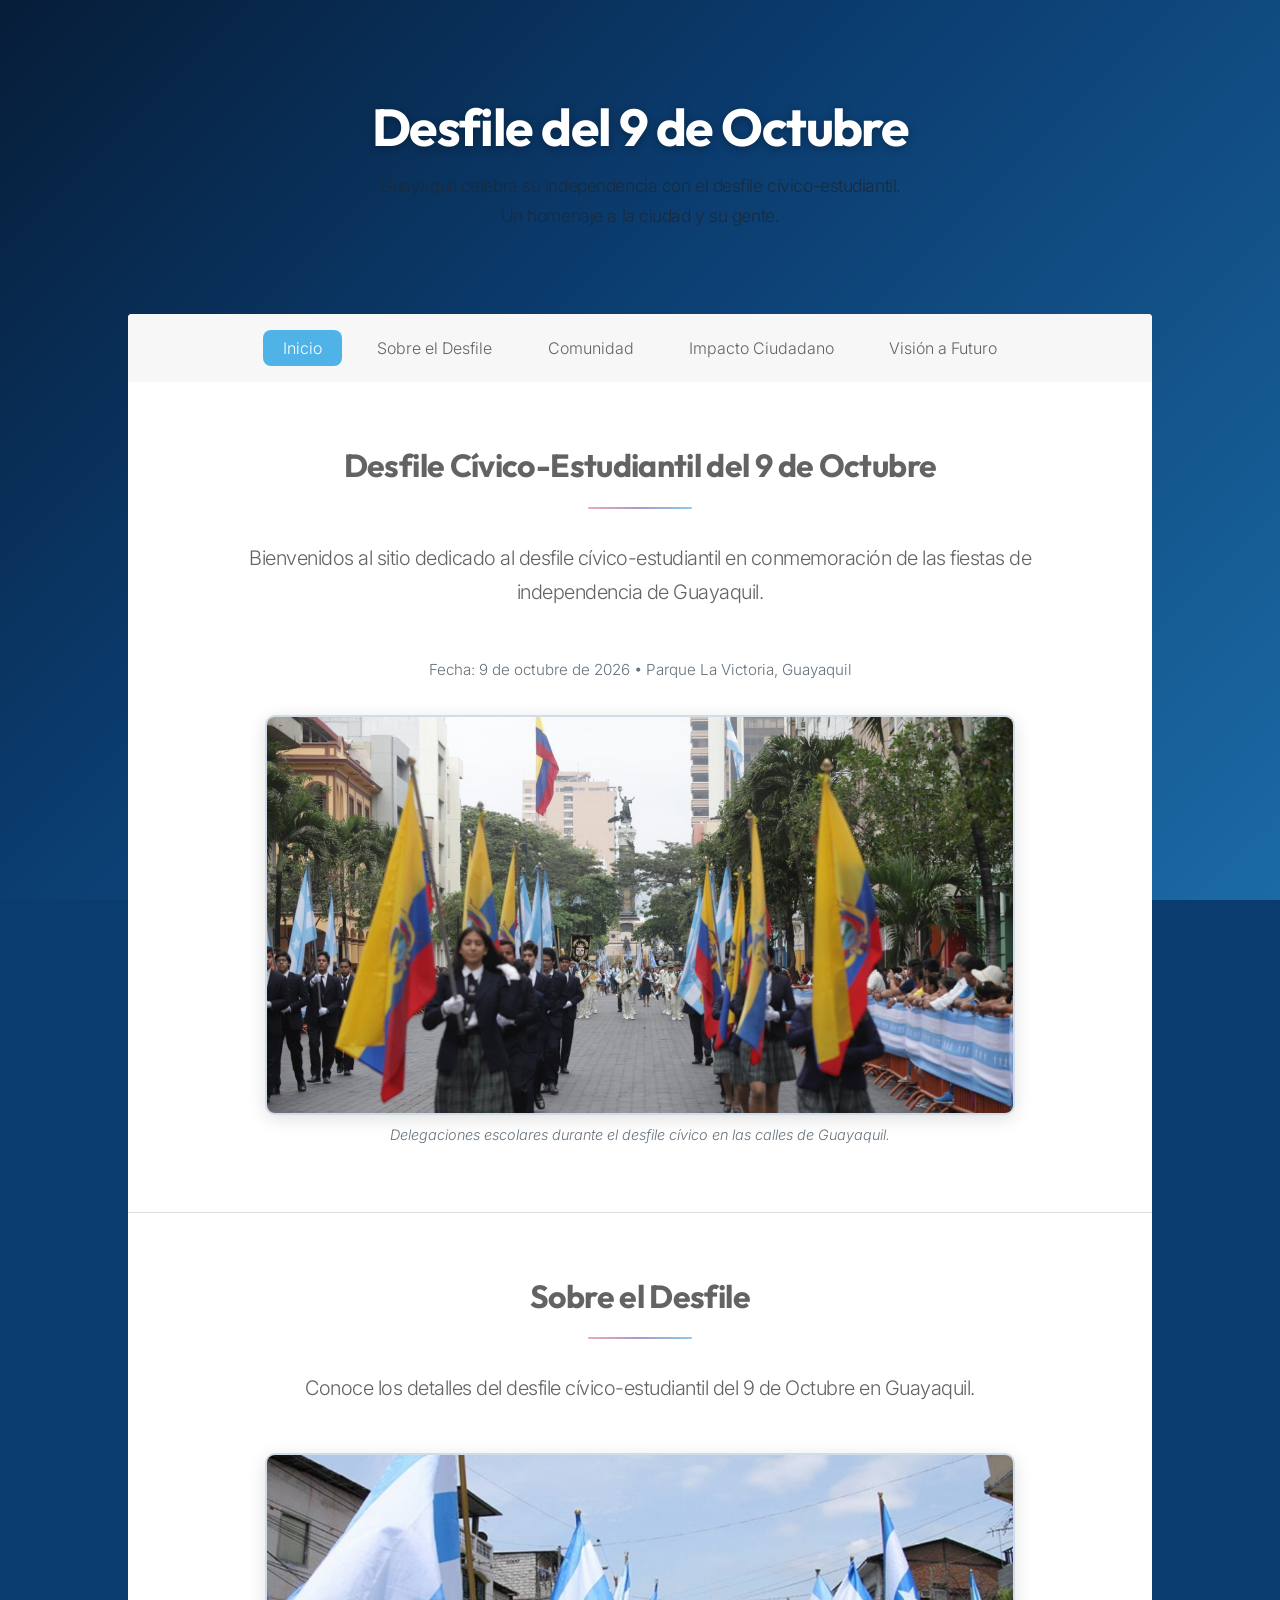
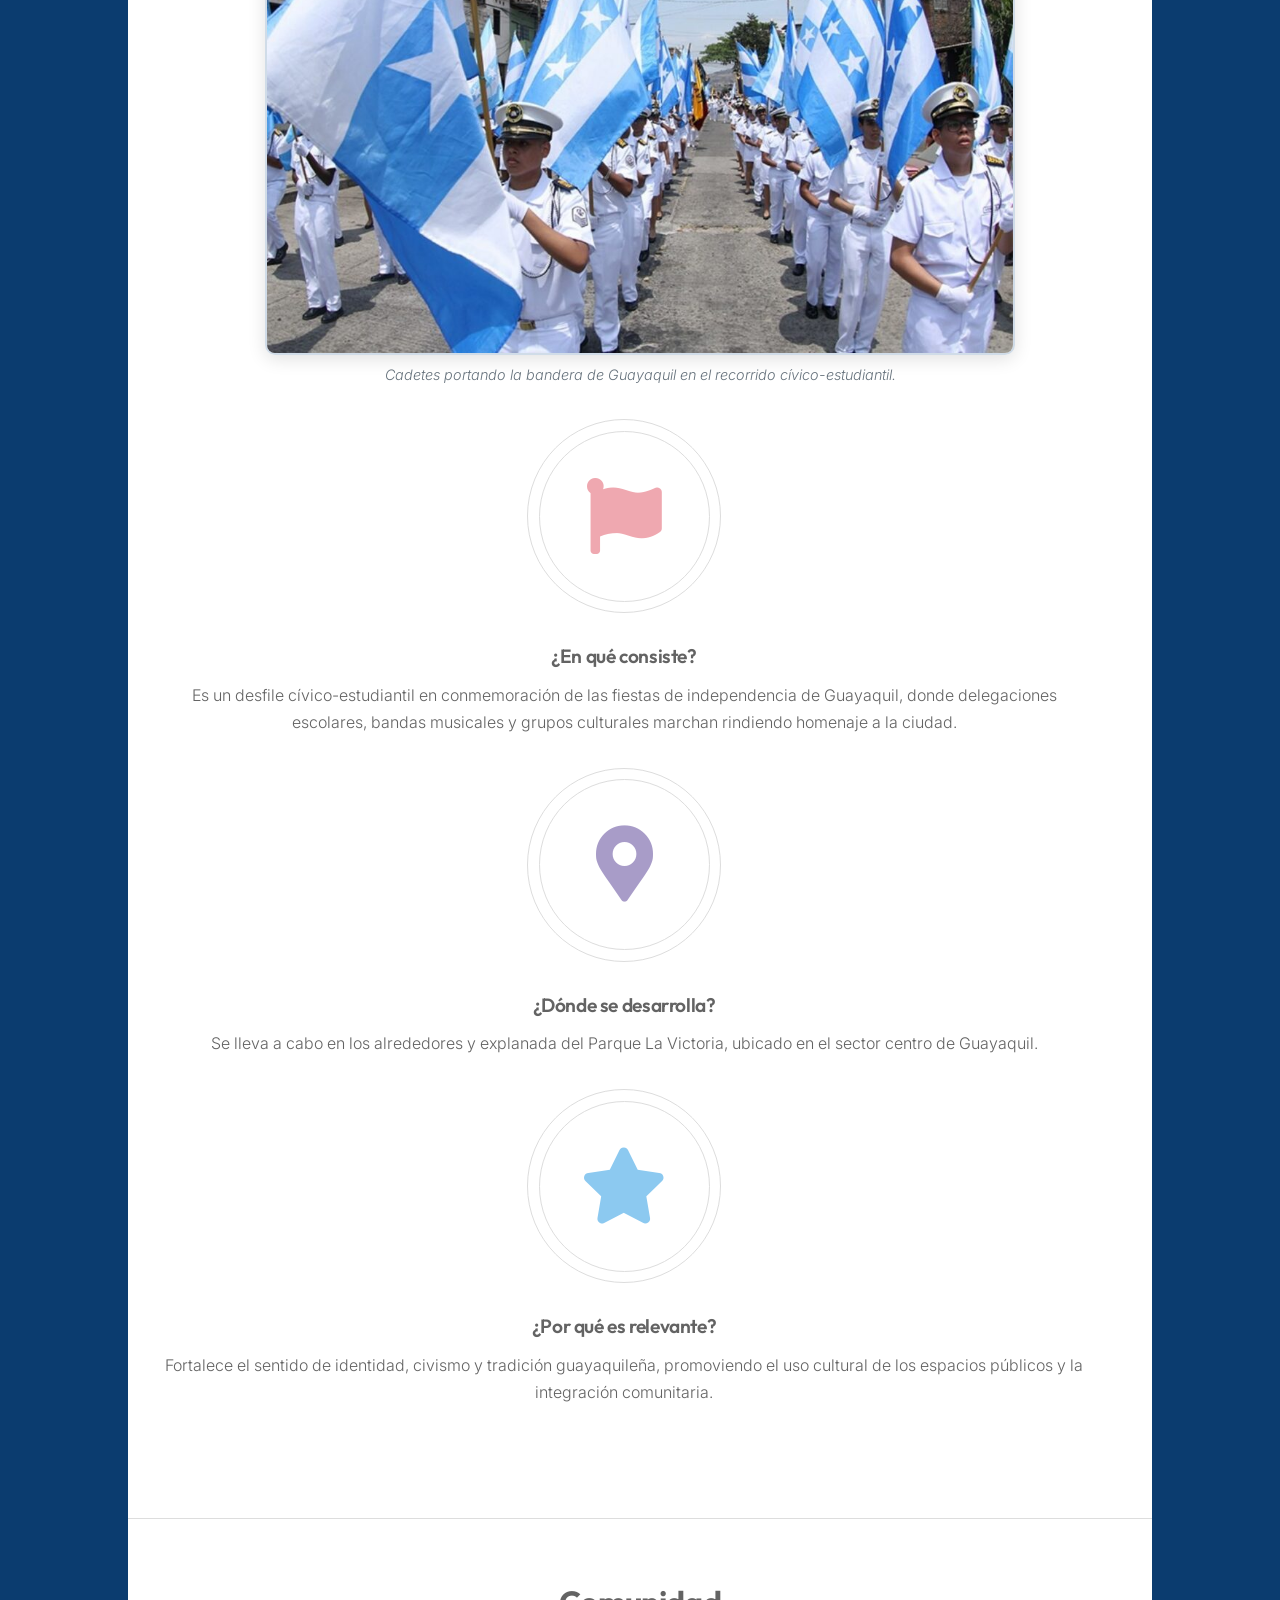
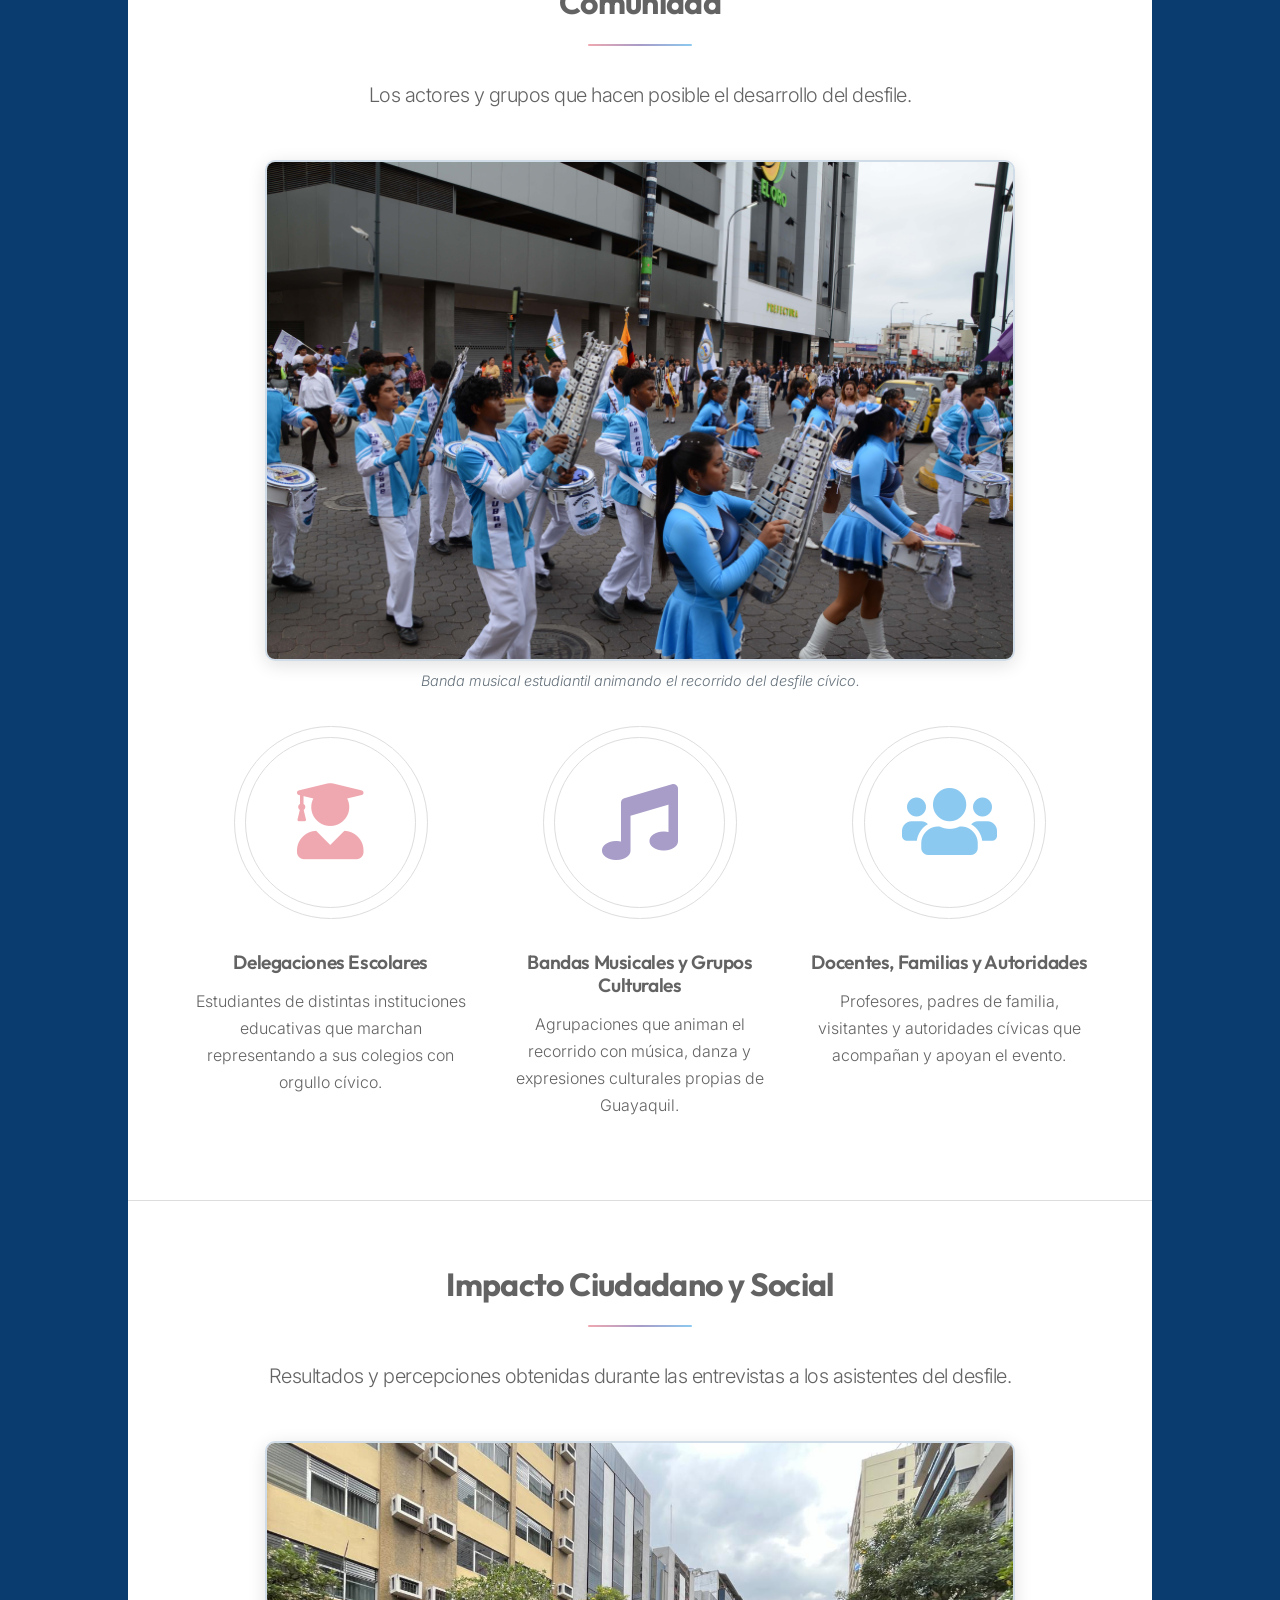
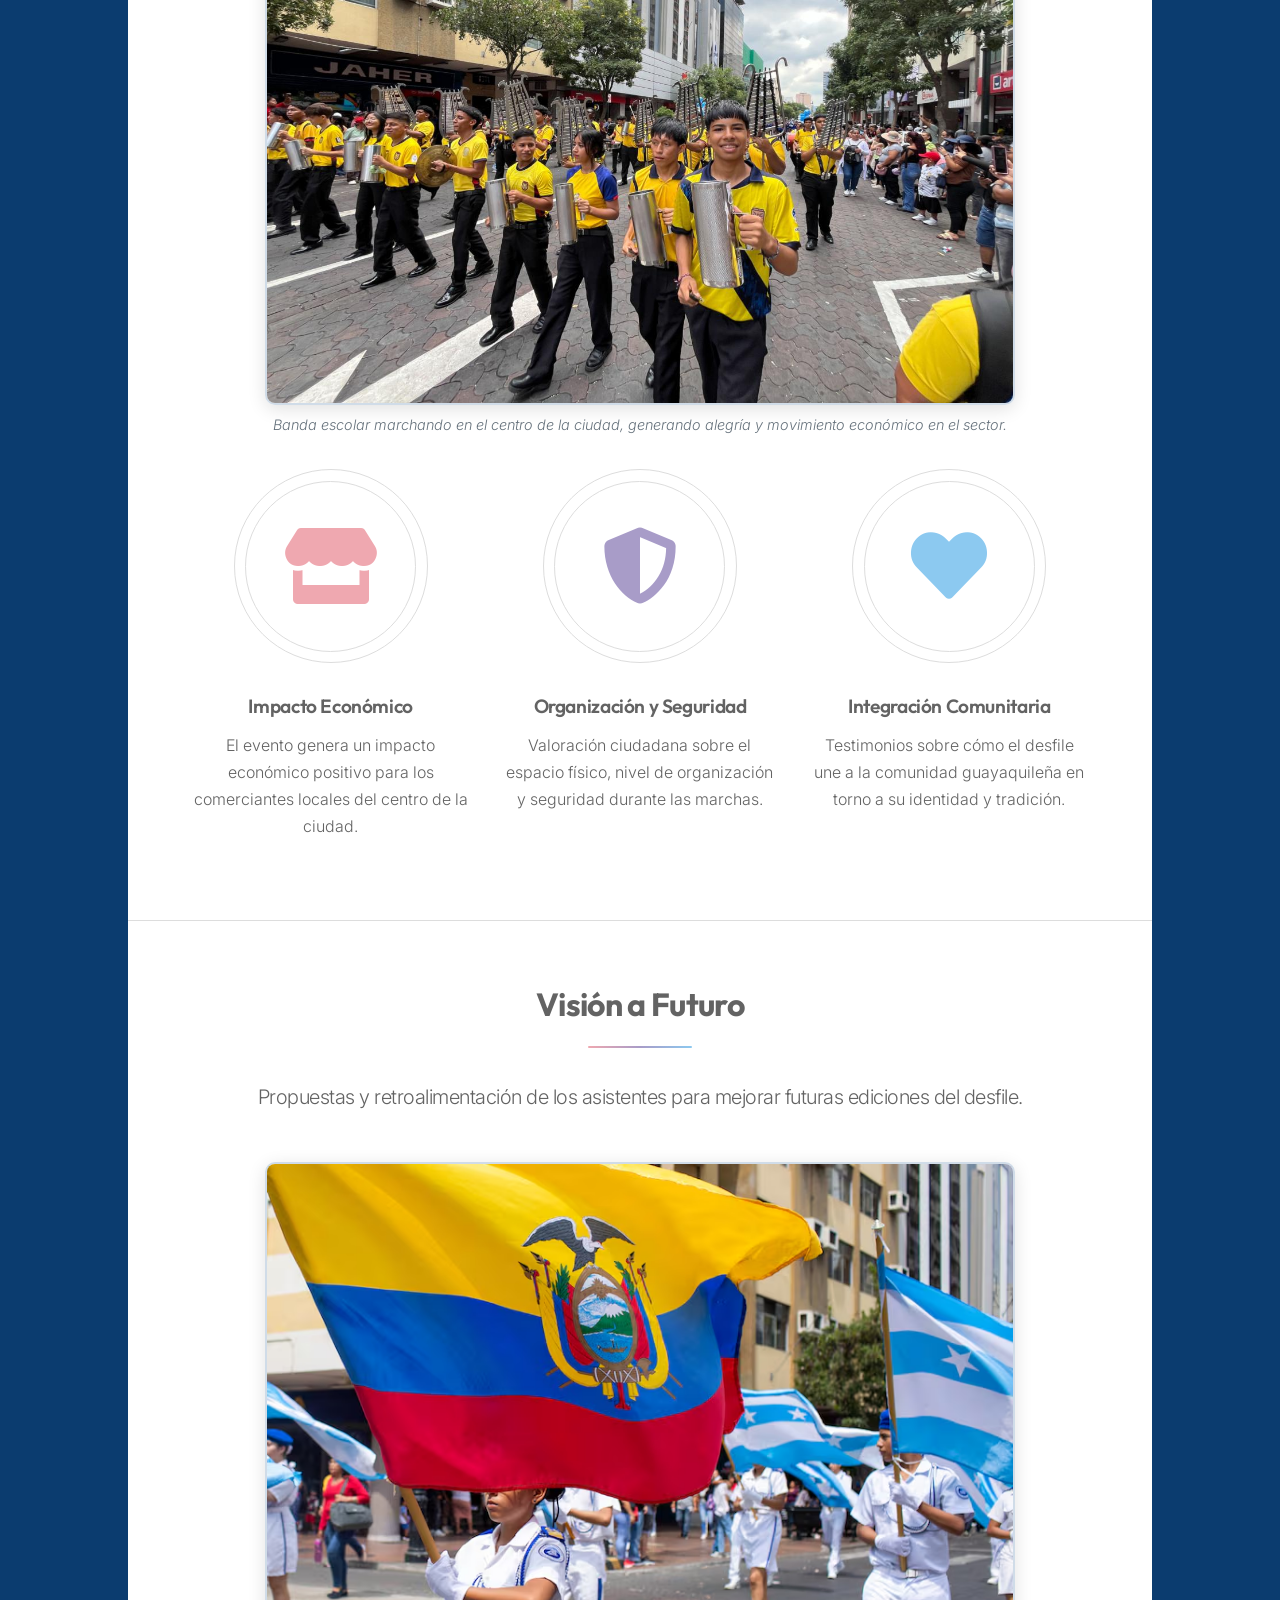
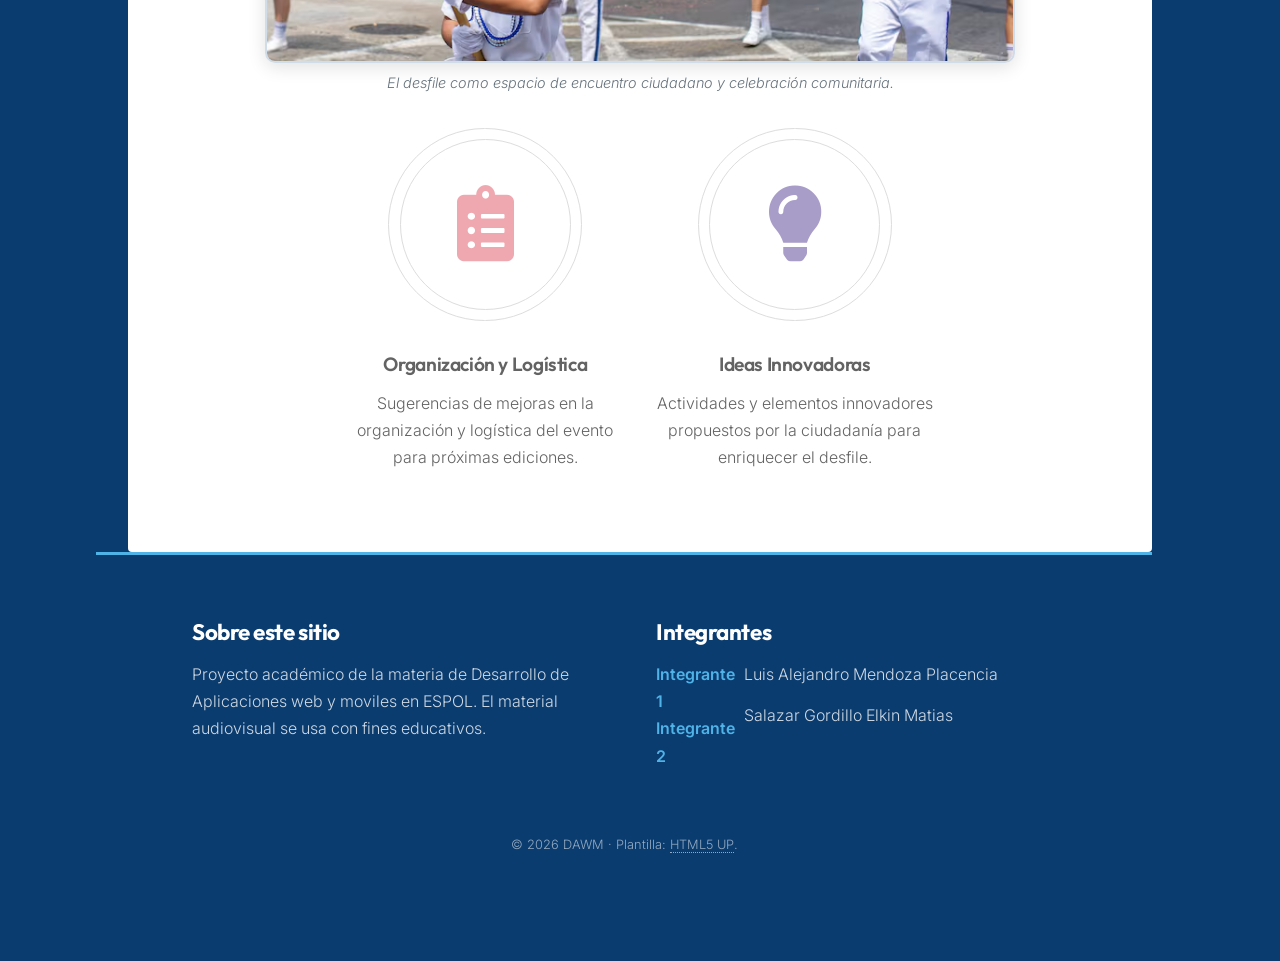
==== commit 297aa303: "style: Agregar bordes por seccion, transiciones, mejoras footer/header, imagenes en Comunidad y Visi" ====
--- a/index.html
+++ b/index.html
@@ -97,6 +97,10 @@
 					<h2>Comunidad</h2>
 					<p>Los actores y grupos que hacen posible el desarrollo del desfile.</p>
 				</header>
+				<figure class="imagen-seccion">
+					<img src="images/Imagen Desfile1.jfif" alt="Banda musical con uniformes celestes marchando en el desfile" />
+					<figcaption>Banda musical estudiantil animando el recorrido del desfile cívico.</figcaption>
+				</figure>
 				<ul class="features">
 					<li>
 						<span class="icon solid major style1 fa-user-graduate"></span>
@@ -151,6 +155,10 @@
 					<h2>Visión a Futuro</h2>
 					<p>Propuestas y retroalimentación de los asistentes para mejorar futuras ediciones del desfile.</p>
 				</header>
+				<figure class="imagen-seccion">
+					<img src="images/Imagen Desfile5.avif" alt="Vista general del desfile cívico con banderas y público" />
+					<figcaption>El desfile como espacio de encuentro ciudadano y celebración comunitaria.</figcaption>
+				</figure>
 				<ul class="features">
 					<li>
 						<span class="icon solid major style1 fa-clipboard-list"></span>
@@ -163,7 +171,6 @@
 						<p>Actividades y elementos innovadores propuestos por la ciudadanía para enriquecer el desfile.</p>
 					</li>
 				</ul>
-				<!-- Propuestas detalladas se agregarán después -->
 			</section>
 
 		</div>
--- a/assets/css/estilos.css
+++ b/assets/css/estilos.css
@@ -68,18 +68,22 @@
 	font-family: var(--fuente-cuerpo) !important;
 }
 
-
 /* =============================================
    FONDO DE PÁGINA
    ============================================= */
 body {
 	background-color: var(--color-primario);
-	background-image: linear-gradient(45deg, var(--color-acento) 15%, var(--color-primario) 85%);
+	background-image: linear-gradient(135deg, #061d38 0%, var(--color-primario) 40%, var(--color-secundario) 100%);
+	background-attachment: fixed;
 }
 
 /* =============================================
    NAVEGACIÓN
    ============================================= */
+#nav ul li a {
+	transition: background-color 0.3s ease, color 0.3s ease;
+}
+
 #nav ul li a.active {
 	background-color: var(--color-acento);
 	color: var(--color-superficie);
@@ -95,11 +99,13 @@
    ============================================= */
 .button {
 	border-radius: var(--radio);
+	transition: background-color 0.3s ease, color 0.3s ease, transform 0.2s ease;
 }
 
 .button:hover {
 	background-color: var(--color-acento);
 	color: var(--color-superficie) !important;
+	transform: translateY(-2px);
 }
 
 /* Foco visible para quien navega con teclado */
@@ -107,6 +113,53 @@
 .button:focus-visible {
 	outline: 3px solid var(--color-acento);
 	outline-offset: 2px;
+}
+
+/* =============================================
+   SECCIONES — Bordes superiores por ID
+   ============================================= */
+#inicio {
+	border-top: 4px solid var(--color-acento);
+}
+
+#sobre-desfile {
+	border-top: 4px solid var(--color-secundario);
+}
+
+#comunidad {
+	border-top: 4px solid var(--color-acento);
+}
+
+#impacto {
+	border-top: 4px solid var(--color-secundario);
+}
+
+#vision {
+	border-top: 4px solid var(--color-acento);
+}
+
+/* =============================================
+   SECCIONES — Tarjetas de features
+   ============================================= */
+.features li,
+.features article {
+	transition: transform 0.3s ease, box-shadow 0.3s ease;
+}
+
+.features li:hover,
+.features article:hover {
+	transform: translateY(-4px);
+	box-shadow: var(--sombra);
+}
+
+/* Iconos dentro de features */
+.icon.major {
+	transition: transform 0.3s ease;
+}
+
+.features li:hover .icon.major,
+.features article:hover .icon.major {
+	transform: scale(1.1);
 }
 
 /* =============================================
@@ -141,6 +194,12 @@
 	border-radius: var(--radio);
 	border: 2px solid var(--color-borde);
 	box-shadow: var(--sombra);
+	transition: transform 0.3s ease, box-shadow 0.3s ease;
+}
+
+.imagen-seccion img:hover {
+	transform: scale(1.02);
+	box-shadow: 0 8px 30px rgba(0, 0, 0, 0.2);
 }
 
 .imagen-seccion figcaption {
@@ -159,4 +218,55 @@
 .meta {
 	color: var(--color-texto-suave) !important;
 	font-size: 0.95rem;
+}
+
+/* =============================================
+   FOOTER — Mejoras visuales
+   ============================================= */
+#footer {
+	border-top: 3px solid var(--color-acento);
+}
+
+#footer h2 {
+	color: var(--color-superficie) !important;
+	font-size: 1.4rem;
+}
+
+#footer p,
+#footer dd {
+	color: rgba(255, 255, 255, 0.8) !important;
+}
+
+#footer dt {
+	color: var(--color-acento) !important;
+	font-weight: 600;
+}
+
+.copyright {
+	font-size: 0.85rem;
+	opacity: 0.7;
+}
+
+/* =============================================
+   ENLACES — Transiciones globales
+   ============================================= */
+a {
+	transition: color 0.3s ease;
+}
+
+/* =============================================
+   HEADER — Tipografía mejorada
+   ============================================= */
+#header h1 {
+	font-family: var(--fuente-titulo) !important;
+	font-size: 3rem;
+	font-weight: 700;
+	letter-spacing: -0.03em;
+	text-shadow: 0 2px 8px rgba(0, 0, 0, 0.3);
+}
+
+#header p {
+	font-family: var(--fuente-cuerpo) !important;
+	font-size: 1.1rem;
+	opacity: 0.9;
 }
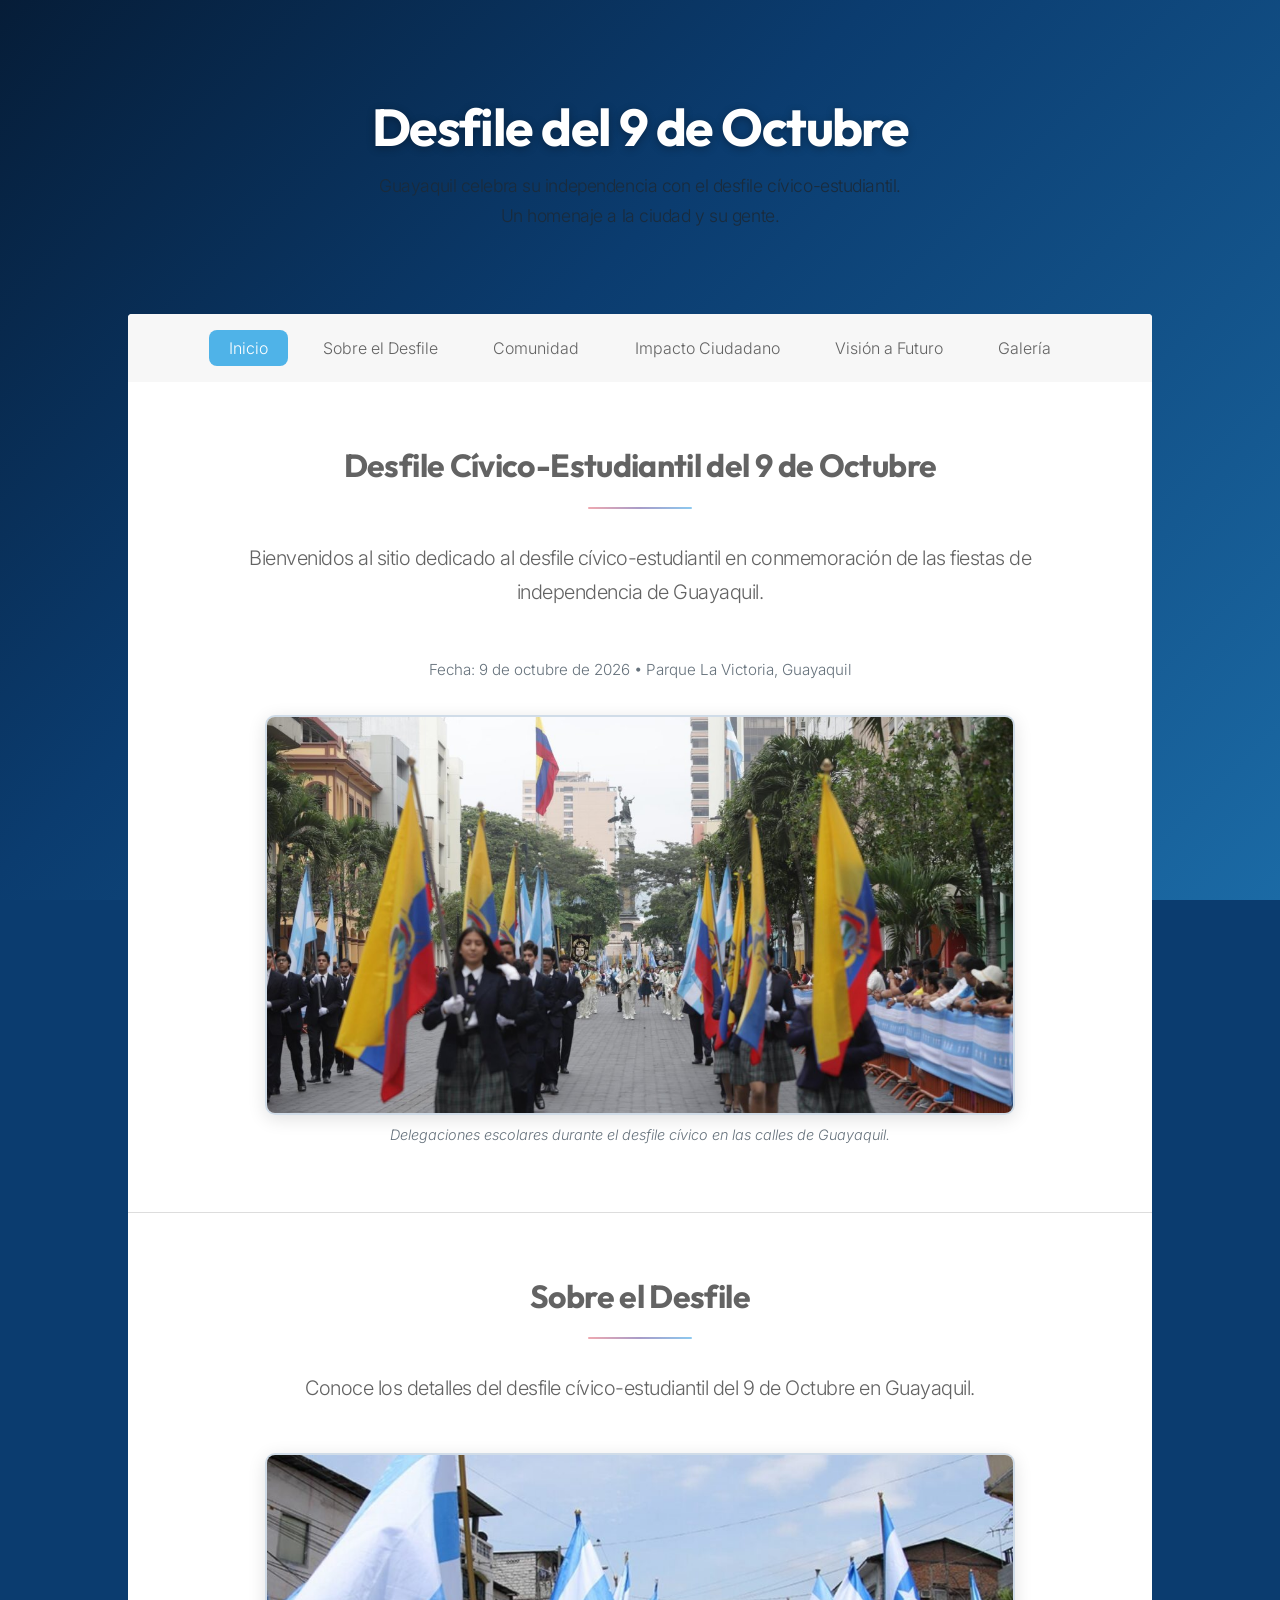
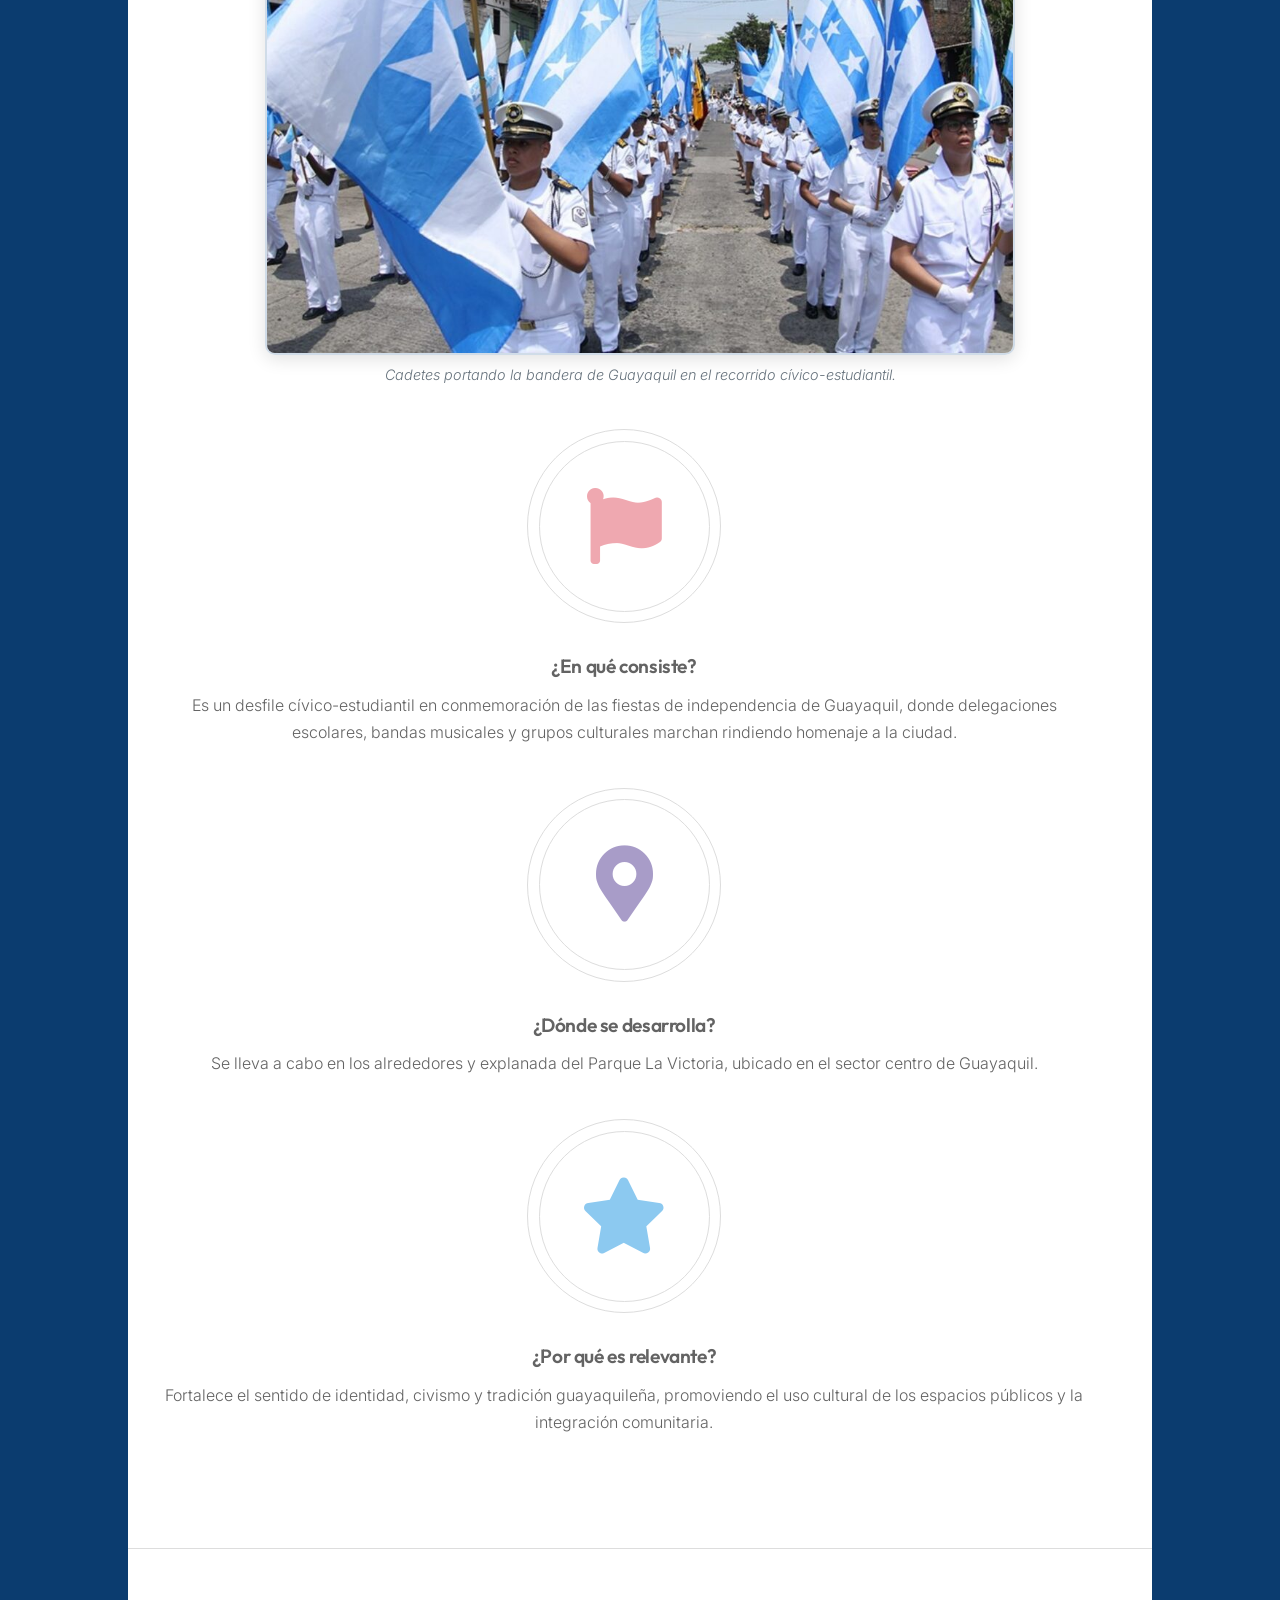
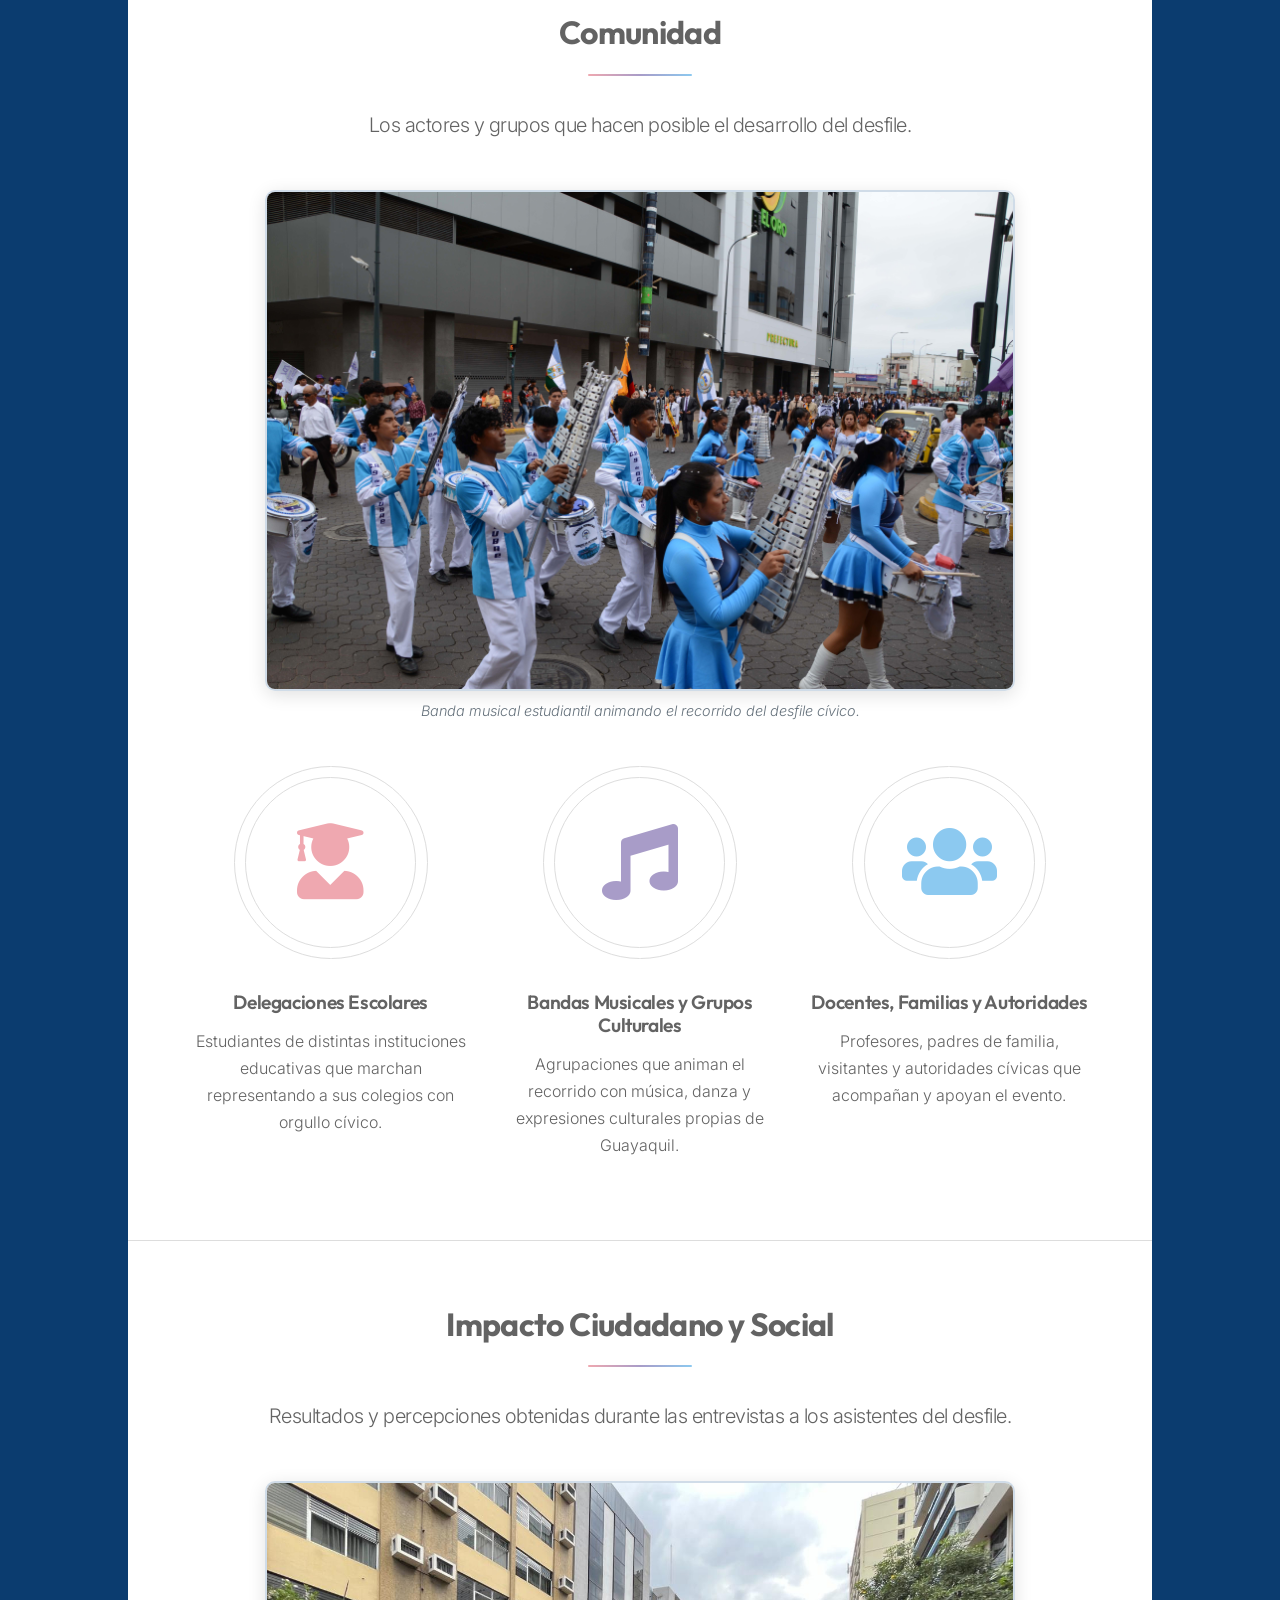
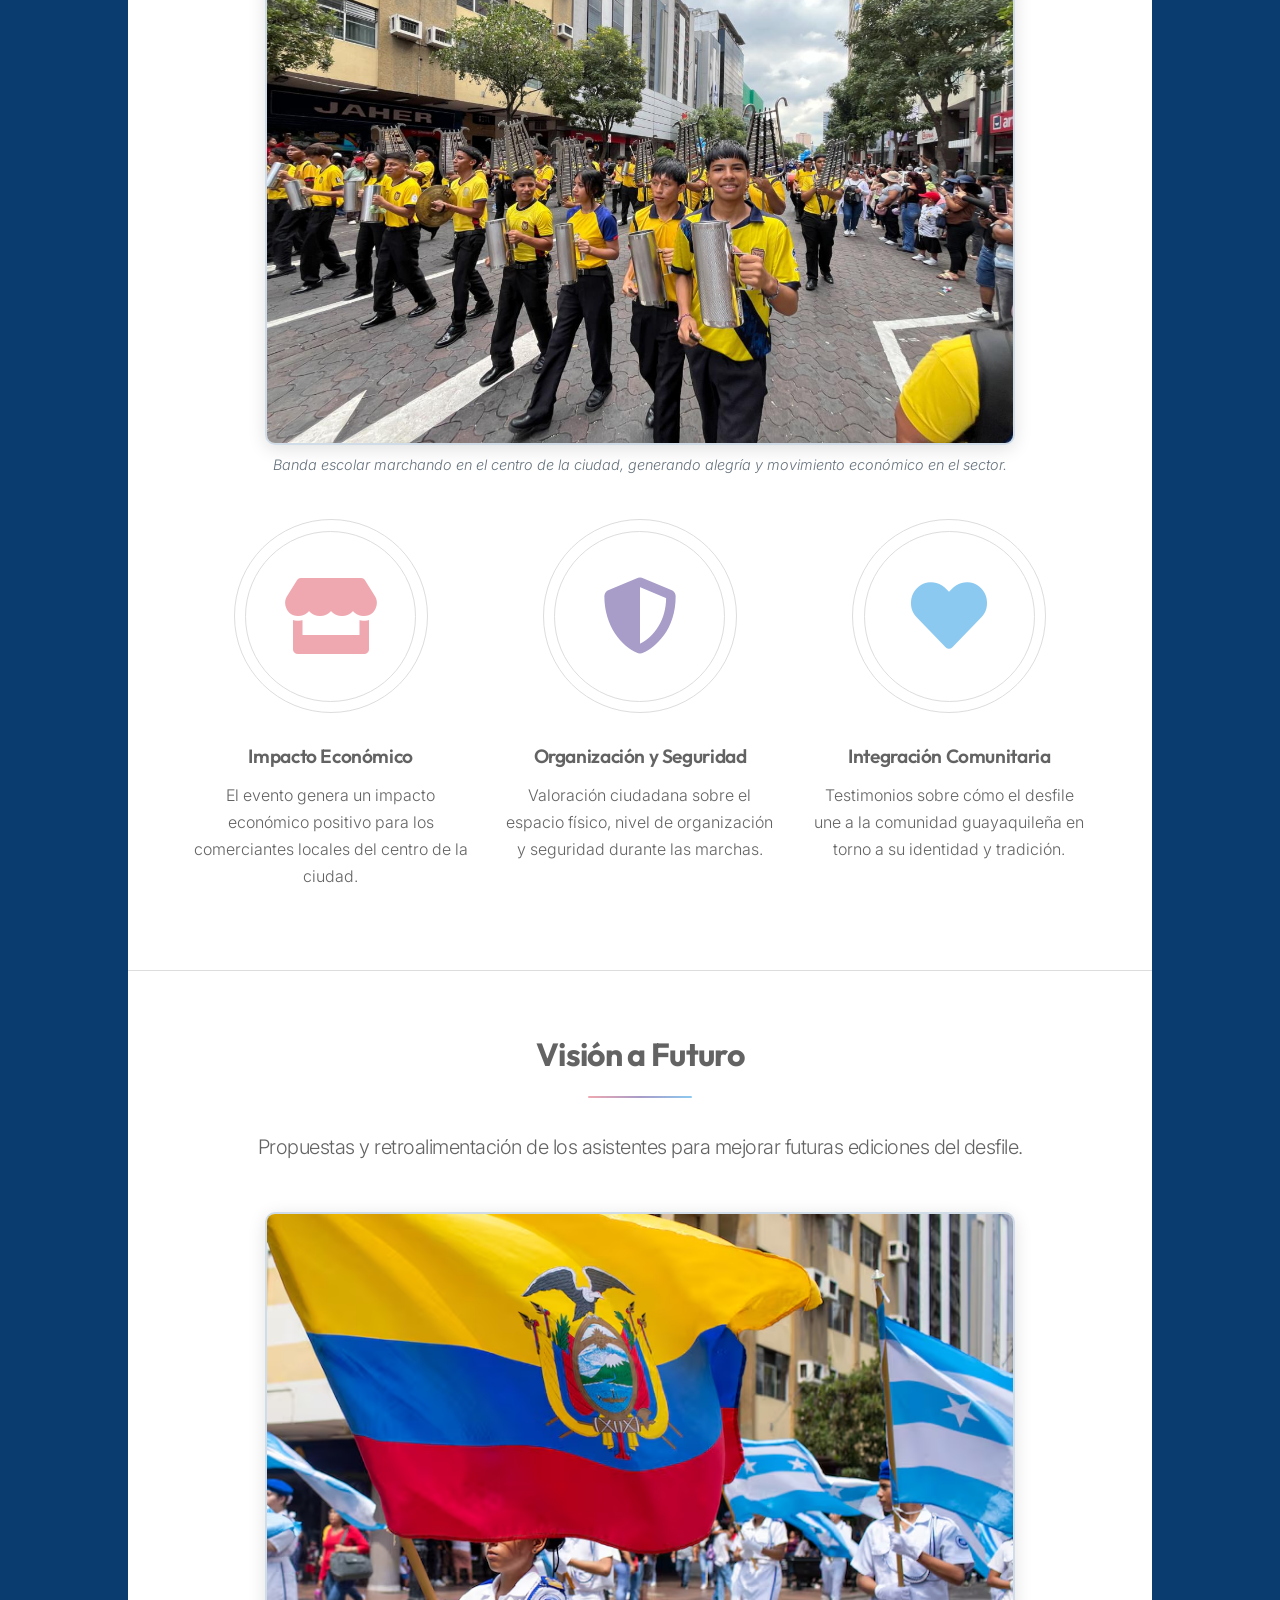
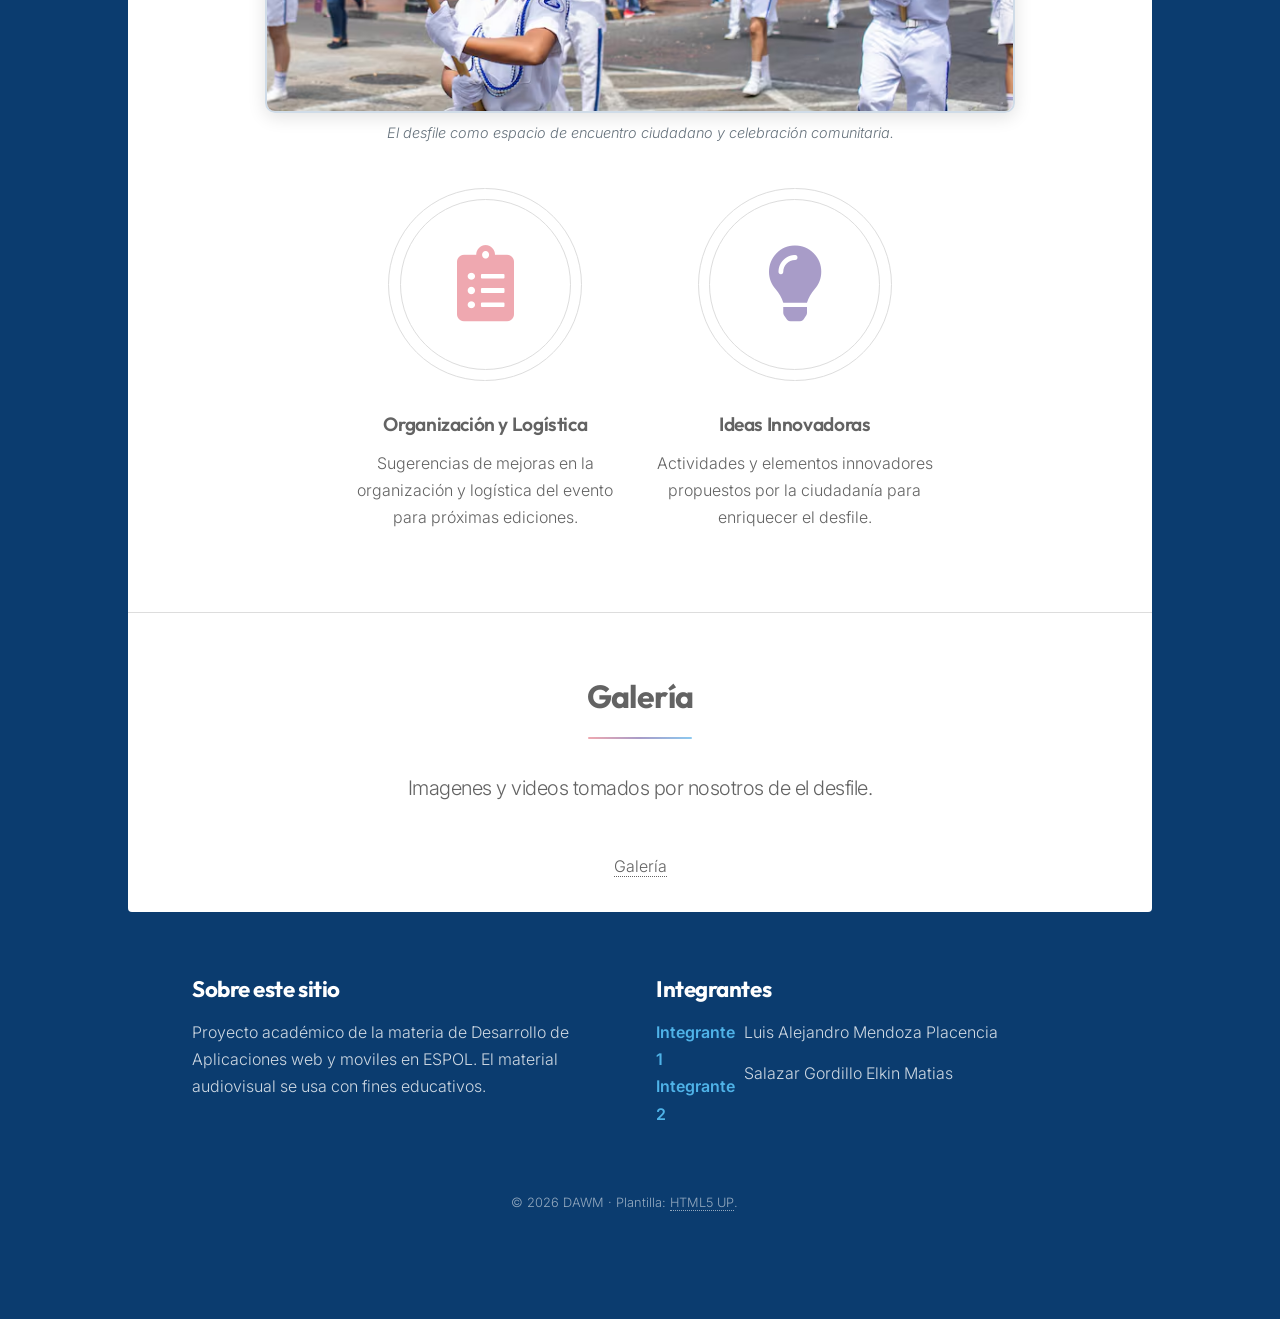
==== commit e1adc962: "Feat:Se agrego el boton de Galeria para ir a una seccion especial para el contenido multimedia gener" ====
--- a/index.html
+++ b/index.html
@@ -41,6 +41,7 @@
 				<li><a href="#comunidad">Comunidad</a></li>
 				<li><a href="#impacto">Impacto Ciudadano</a></li>
 				<li><a href="#vision">Visión a Futuro</a></li>
+				<li><a href="#Galeria">Galería</a></li>
 			</ul>
 		</nav>
 
@@ -172,7 +173,15 @@
 					</li>
 				</ul>
 			</section>
-
+			<!-- Galeria -->
+
+			<section id="Galeria" class="main special">
+				<header class="major">
+					<h2>Galería</h2>
+					<p>Imagenes y videos tomados por nosotros de el desfile.</p>
+				</header>
+				<a href="./galeria.html" class="GaleriaBt">Galería</a>
+			</section>
 		</div>
 
 		<!-- Footer -->
--- a/assets/css/estilos.css
+++ b/assets/css/estilos.css
@@ -151,6 +151,12 @@
 	transform: translateY(-4px);
 	box-shadow: var(--sombra);
 }
+.features article{
+	padding-top: 10px;
+}
+.features li{
+	padding-top: 10px;
+}
 
 /* Iconos dentro de features */
 .icon.major {
@@ -159,7 +165,7 @@
 
 .features li:hover .icon.major,
 .features article:hover .icon.major {
-	transform: scale(1.1);
+	transform: scale(1.01);
 }
 
 /* =============================================
@@ -223,9 +229,7 @@
 /* =============================================
    FOOTER — Mejoras visuales
    ============================================= */
-#footer {
-	border-top: 3px solid var(--color-acento);
-}
+
 
 #footer h2 {
 	color: var(--color-superficie) !important;
